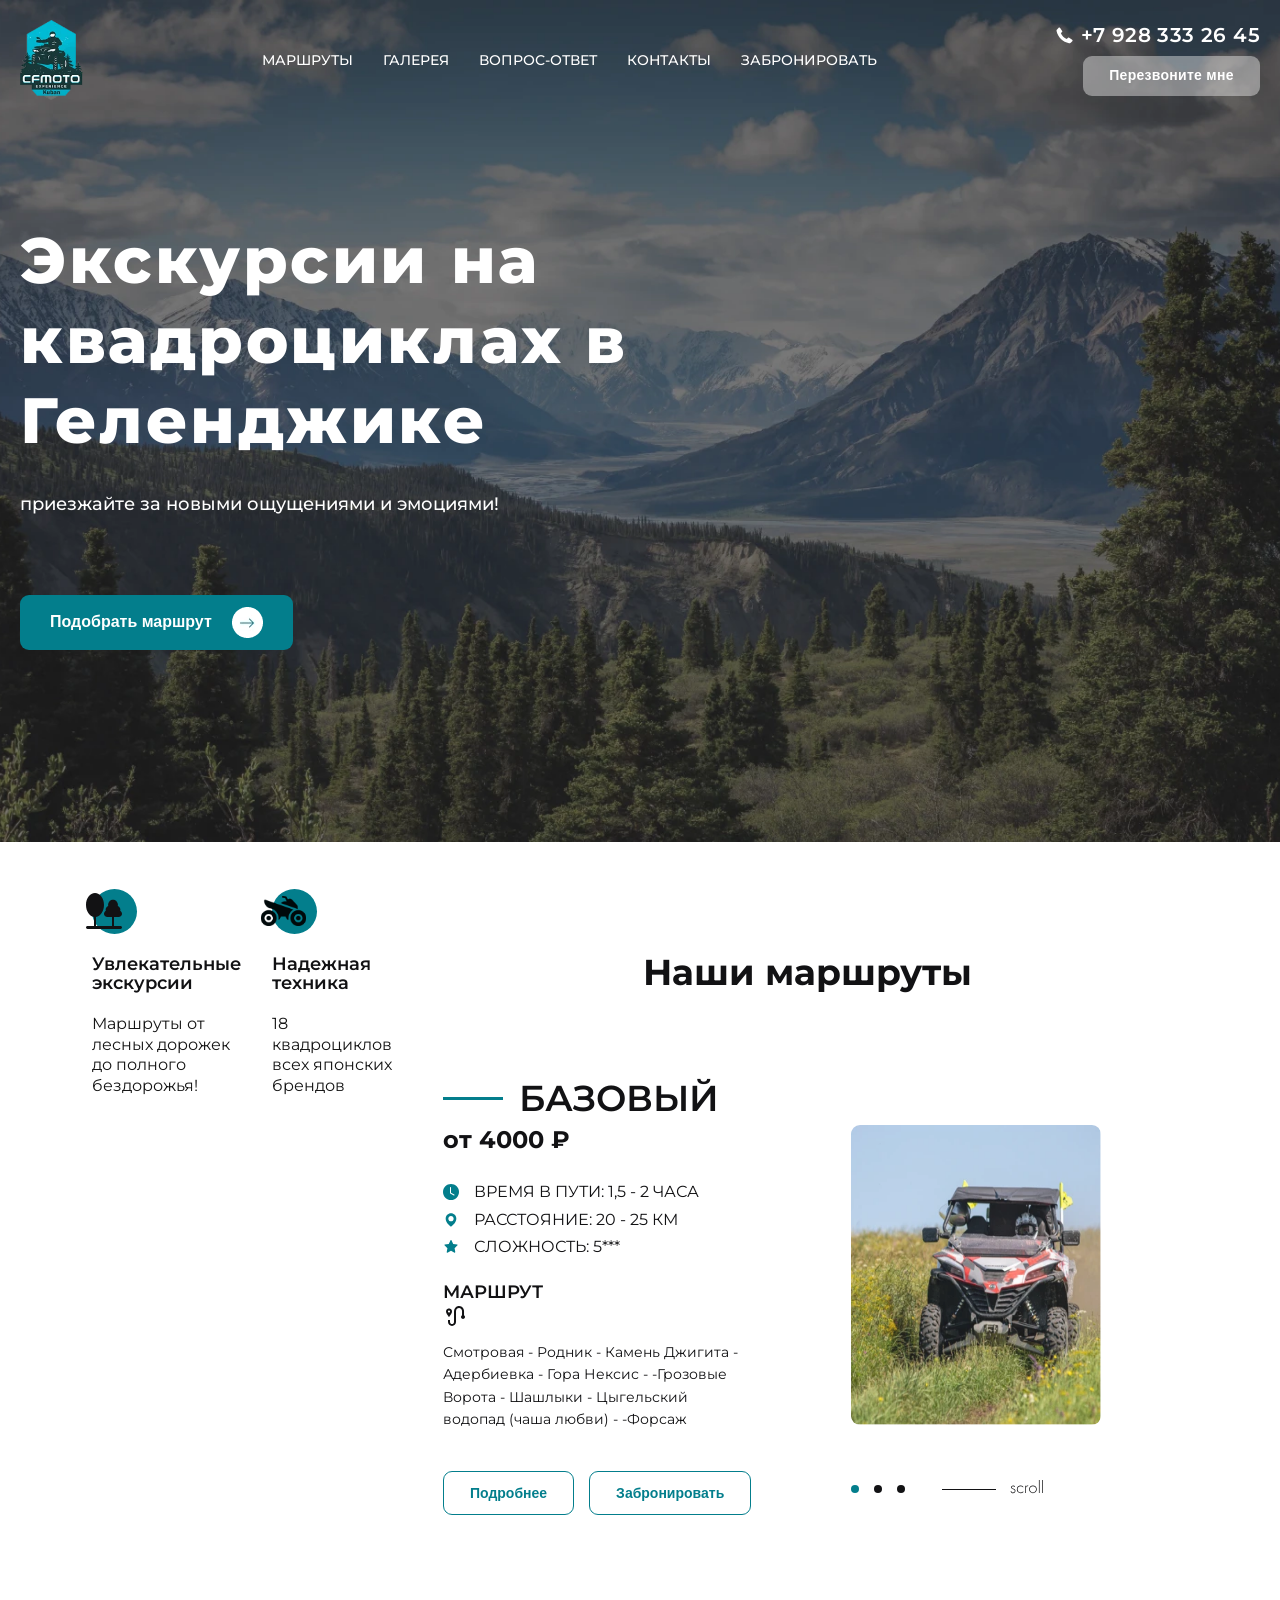
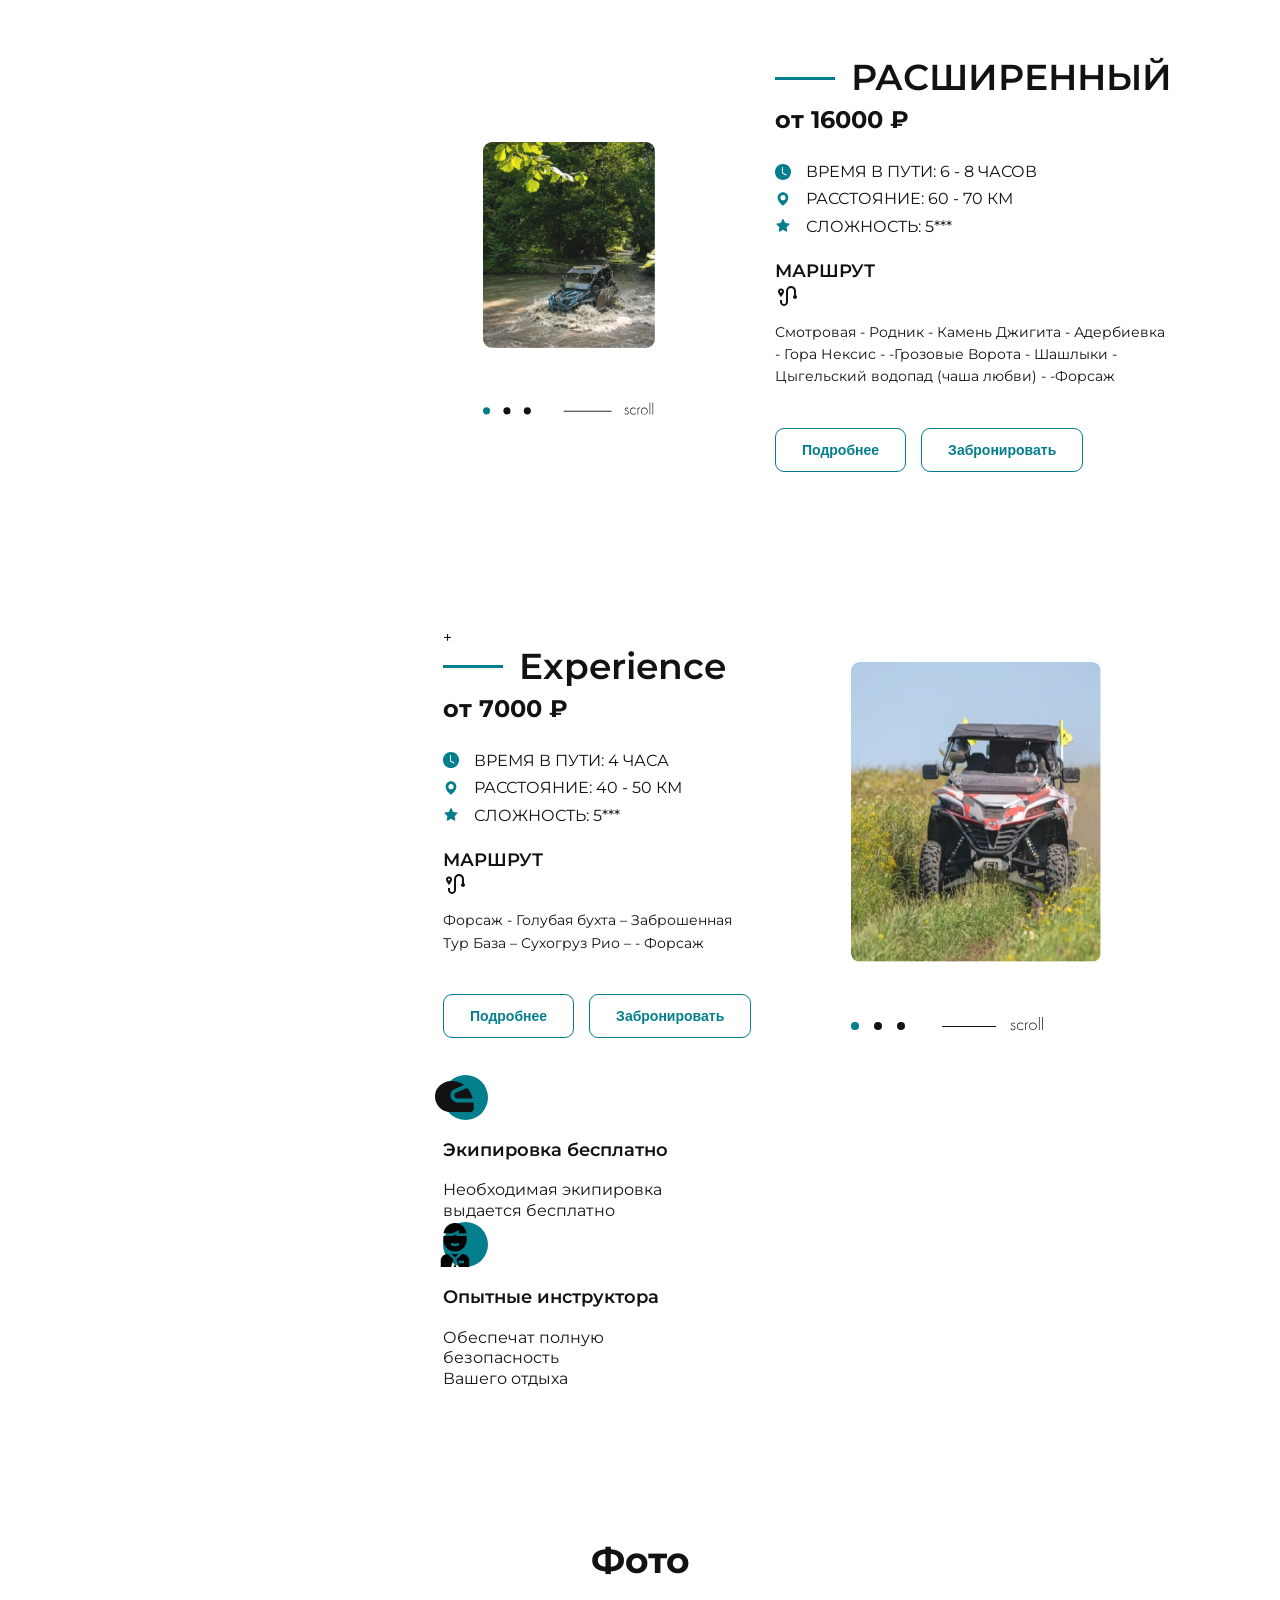
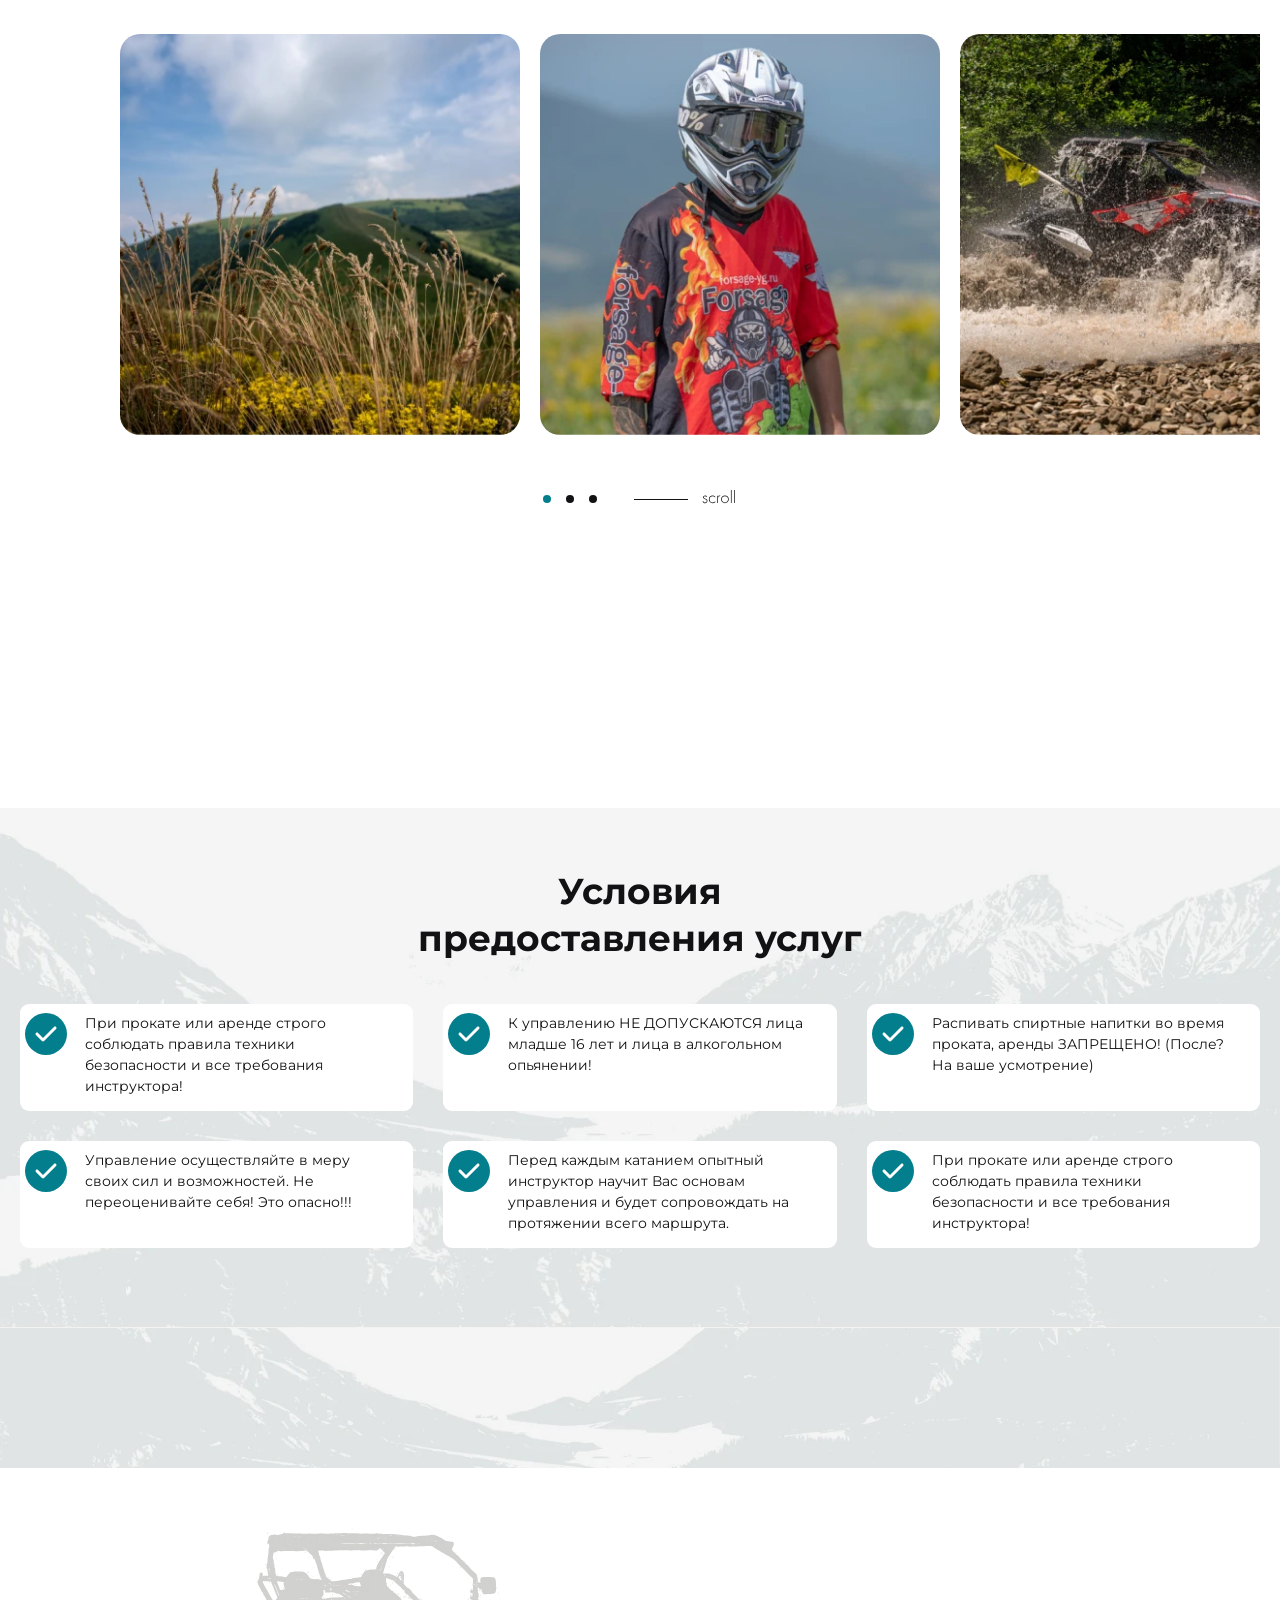
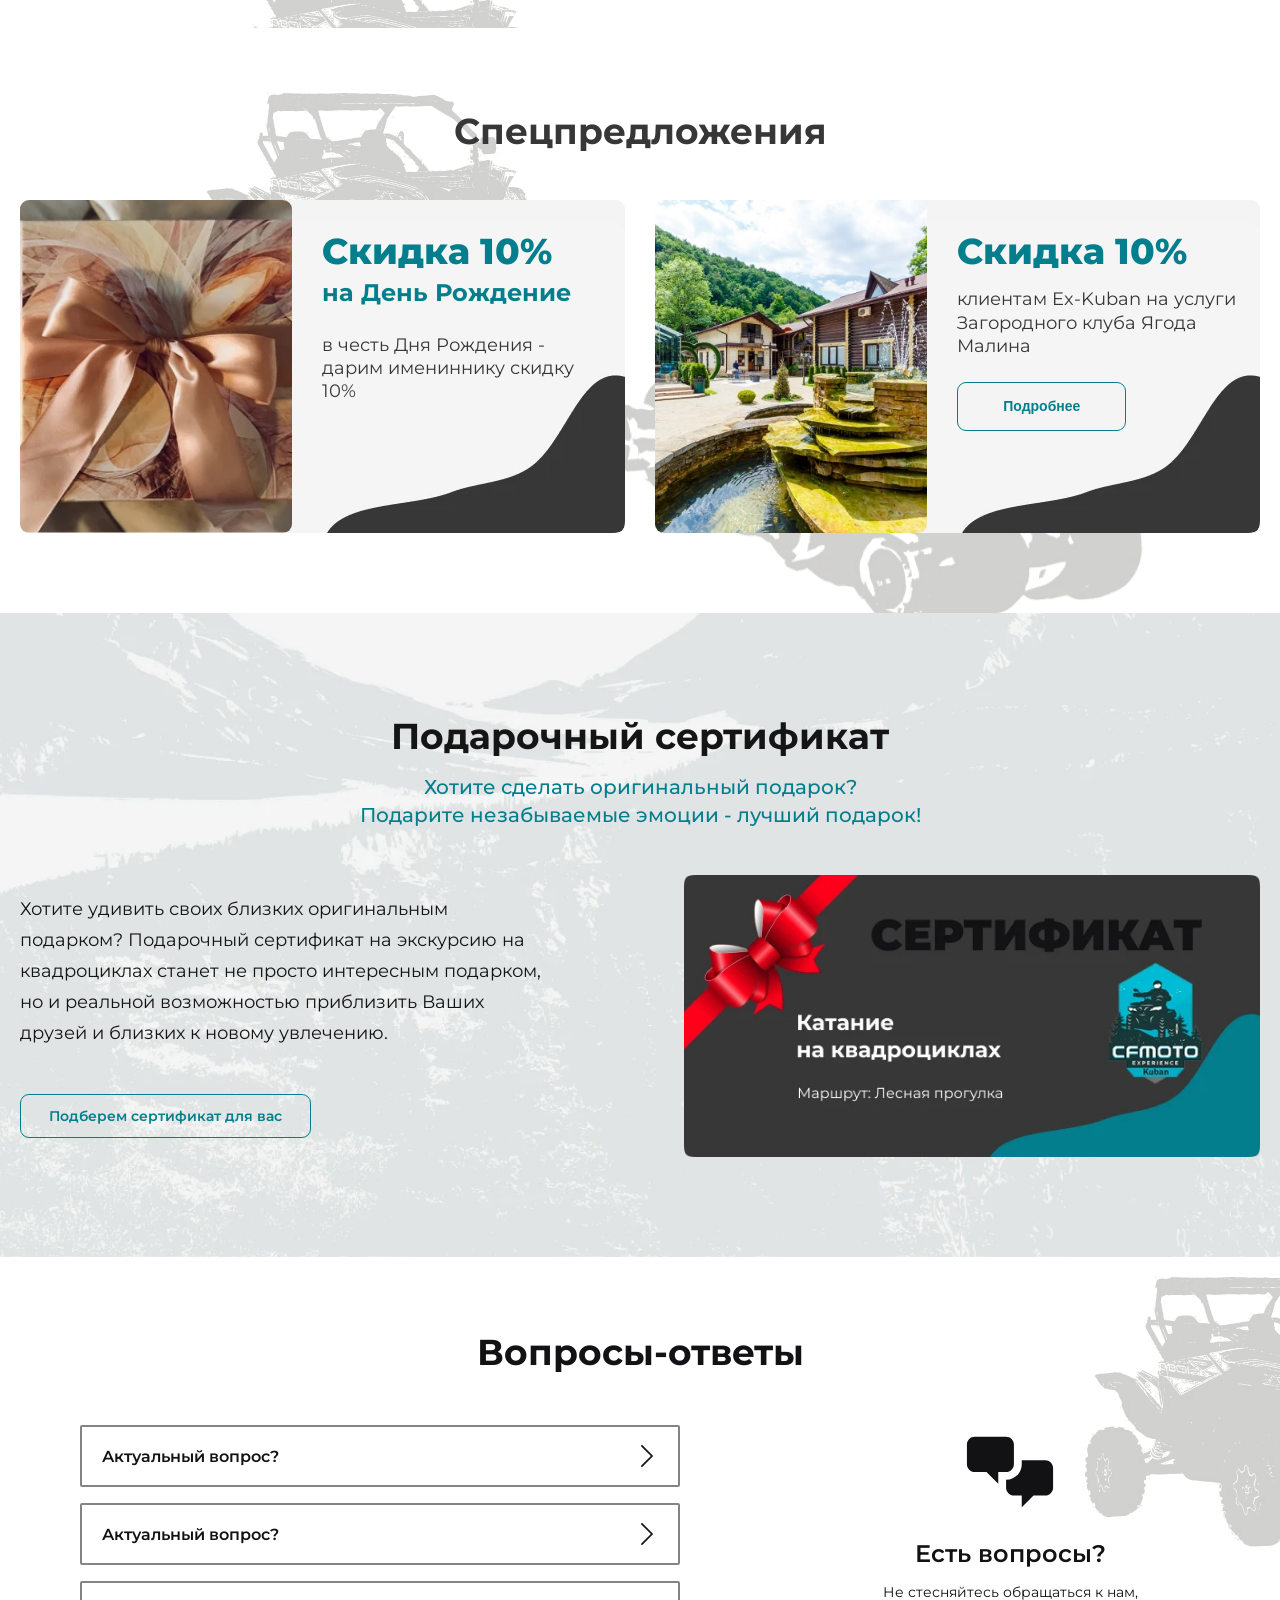
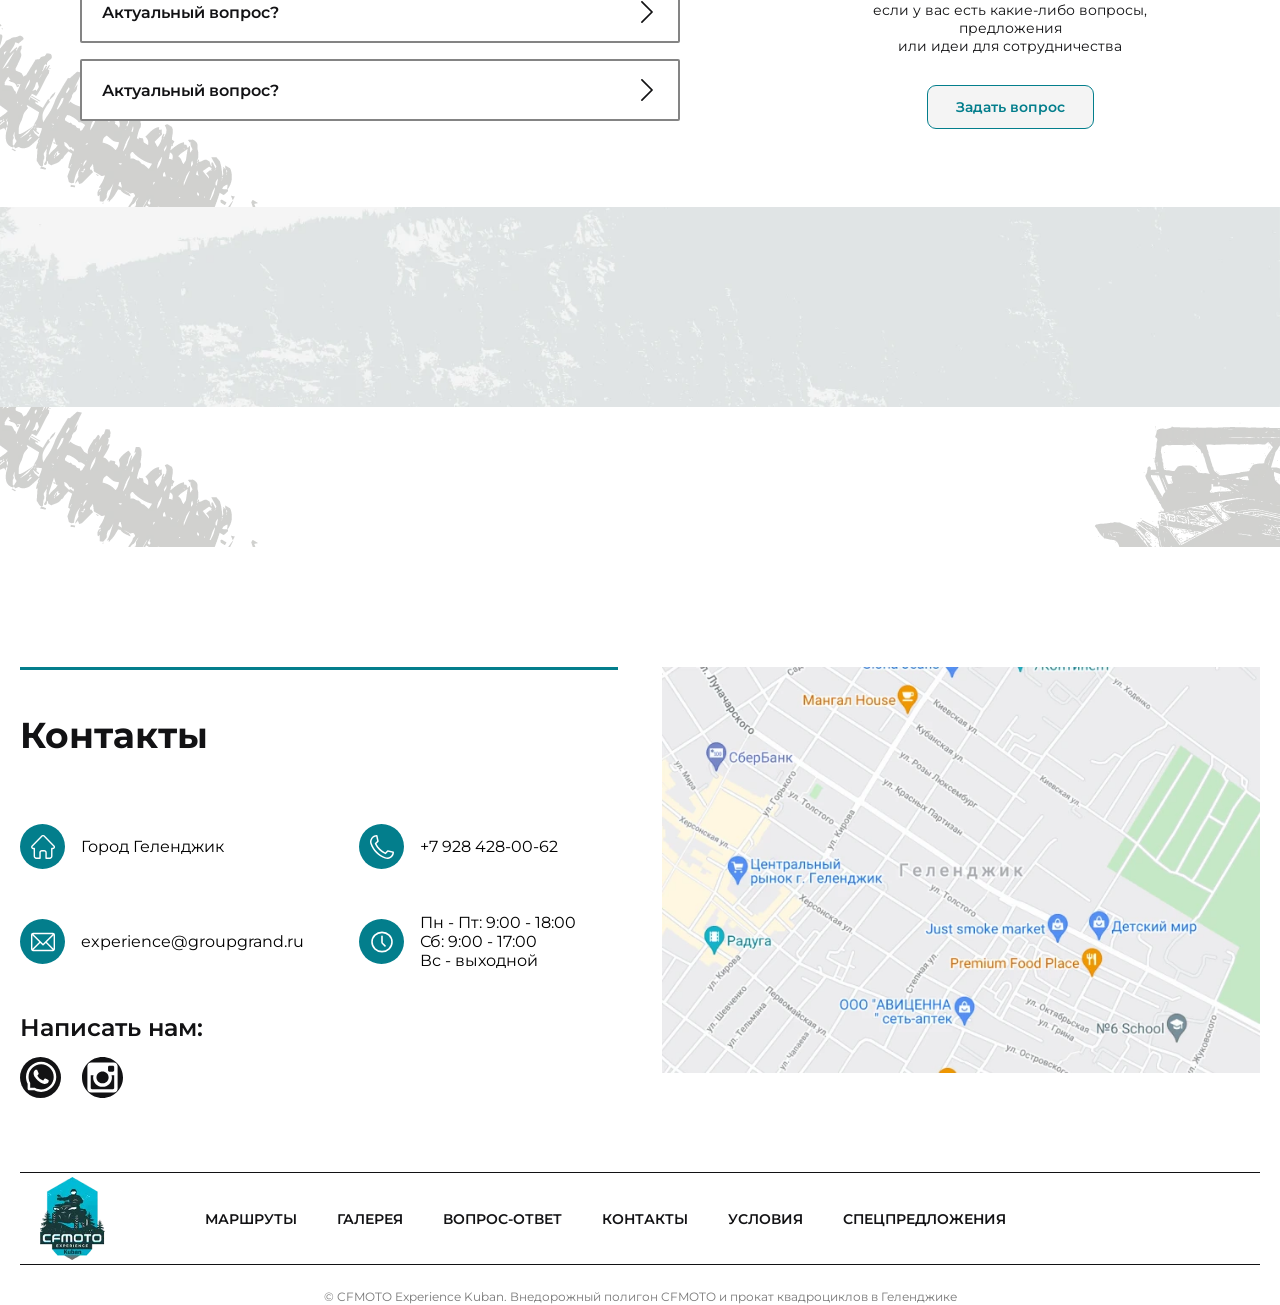
==== index.html @ b149d2be "Merge branch 'master' into section-photo" ====
<!doctype html>
<html lang="en">
  <head>
    <meta charset="UTF-8" />
    <meta name="viewport" content="width=device-width, initial-scale=1.0" />
    <title>CFMOTO</title>
    <link rel="stylesheet" href="./assets/styles/index.css" />
  </head>
  <body>
    <header class="header" id="header">
      <div class="container">
        <div class="header__wrapper">
          <div class="header__logo">
            <a href="#">
              <img src="./assets/media/logo-cfmoto.webp" alt="CFMOTO" />
            </a>
          </div>
          <nav class="header__nav">
            <ul class="header__menu">
              <li class="header__item">
                <a href="#routes">Маршруты</a>
              </li>
              <li class="header__item">
                <a href="#photo">Галерея</a>
              </li>
              <li class="header__item">
                <a href="#faq">Вопрос-ответ</a>
              </li>
              <li class="header__item">
                <a href="#contacts">Контакты</a>
              </li>
              <li class="header__item">
                <a href="#booking">Забронировать</a>
              </li>
            </ul>
          </nav>
          <div class="header__contacts">
            <a href="tel:+79283332645" class="header__phone">
              <img src="./assets/media/phone.svg" alt="phone" />
              +7 928 333 26 45
            </a>
            <button class="header__callback">Перезвоните мне</button>
          </div>
        </div>
      </div>
    </header>

    <main class="main">
      <section class="hero">
        <div class="container">
          <div class="hero__content">
            <h1 class="hero__title">Экскурсии на квадроциклах в Геленджике</h1>
            <p class="hero__desc">
              приезжайте за новыми ощущениями и эмоциями!
            </p>
            <button class="hero__btn">
              Подобрать маршрут
              <img src="./assets/media/hero-arrow-right.webp" alt="arrow" />
            </button>
          </div>
        </div>
      </section>

      <section class="advantages" id="advantages">
        <div class="container">
          <div class="advantages__wrapper">
            <div class="advantages__item">
              <div class="advantages__icon">
                <img
                  class="icon__tree"
                  src="./assets/media/tree.svg"
                  alt="Tree icon"
                />
              </div>
              <h3>Увлекательные экскурсии</h3>
              <p>
                Маршруты от лесных дорожек <br />
                до полного бездорожья!
              </p>
            </div>

            <div class="advantages__item">
              <div class="advantages__icon">
                <img
                  class="icon__motobike"
                  src="./assets/media/motorbike.svg"
                  alt="Motorbike icon"
                />
              </div>
              <h3>Надежная техника</h3>
              <p>
                18 квадроциклов всех японских <br />
                брендов
              </p>
            </div>

        <section class="routes" id="routes">
            <div class="container">
                    <h2 class="routes__title">Наши маршруты</h2>
                    <div class="routes__list">
                        <div class="routes__item">
                        <div class="routes__content">
                            <div class="routes__header">
                                <h3 class="routes__name">БАЗОВЫЙ</h3>
                                <p class="routes__price">от 4000 ₽</p>
                            </div>
                            <ul class="routes__features">
                                <li>
                                    <img src="./assets/media/bi_clock-fill.svg" alt="">
                                    Время в пути: 1,5 - 2 часа
                                </li>
                                <li>
                                    <img src="./assets/media/bx_bxs-map.svg" alt="">
                                    Расстояние: 20 - 25 км
                                </li>
                                <li>
                                    <img src="./assets/media/ant-design_star-filled.svg" alt="">
                                    Сложность: 5***
                                </li>
                            </ul>
                            <div class="routes__route">
                                <p class="routes__route_title">
                                    маршрут
                                    <img src="./assets/media/icon-route.svg" alt="">
                                </p>
                                <p class="routes__route_text">
                                    Смотровая - Родник - Камень Джигита - Адербиевка - Гора Нексис - 
                                    -Грозовые Ворота - Шашлыки - Цыгельский водопад (чаша любви) -
                                    -Форсаж
                                </p>
                            </div>
                            <div class="routes__buttons">
                                <button class="routes__btn">Подробнее</button>
                                <button class="routes__btn">Забронировать</button>
                            </div>
                        </div>
                        <div class="routes__gallery">
                            <div class="routes__slider">
                                <div class="routes__track">
                                    <img src="./assets/media/routes-track-1.webp" alt="">
                                    <img src="./assets/media/routes-track-2.webp" alt="">
                                    <img src="./assets/media/routes-track-3.webp" alt="">
                                </div>
                            </div>
                            <div class="routes__scroll">
                                <img src="./assets/media/routes-scroll.svg" alt="">
                            </div>
                        </div>
                    </div>
                    <div class="routes__item">
                        <div class="routes__gallery">
                            <div class="routes__slider">
                                <div class="routes__track">
                                    <img src="./assets/media/routes-track-4.webp" alt="">
                                    <img src="./assets/media/routes-track-5.webp" alt="">
                                    <img src="./assets/media/routes-track-6.webp" alt="">
                                </div>
                            </div>
                            <div class="routes__scroll">
                                <img src="./assets/media/routes-scroll.svg" alt="">
                            </div>
                        </div>
                        <div class="routes__content">
                            <div class="routes__header">
                                <h3 class="routes__name">РАСШИРЕННЫЙ</h3>
                                <p class="routes__price">от 16000 ₽</p>
                            </div>
                            <ul class="routes__features">
                                <li>
                                    <img src="./assets/media/bi_clock-fill.svg" alt="">
                                    Время в пути: 6 - 8 часов
                                </li>
                                <li>
                                    <img src="./assets/media/bx_bxs-map.svg" alt="">
                                    Расстояние: 60 - 70 км
                                </li>
                                <li>
                                    <img src="./assets/media/ant-design_star-filled.svg" alt="">
                                    Сложность: 5***
                                </li>
                            </ul>
                            <div class="routes__route">
                                <p class="routes__route_title">
                                    маршрут
                                    <img src="./assets/media/icon-route.svg" alt="">
                                </p>
                                <p class="routes__route_text">
                                    Смотровая - Родник - Камень Джигита - Адербиевка - Гора Нексис - 
                                    -Грозовые Ворота - Шашлыки - Цыгельский водопад (чаша любви) -
                                    -Форсаж
                                </p>
                            </div>
                            <div class="routes__buttons">
                                <button class="routes__btn">Подробнее</button>
                                <button class="routes__btn">Забронировать</button>
                            </div>
                        </div>
                    </div>
                    <div class="routes__item">
                        <div class="routes__content">+
                            <div class="routes__header">
                                <h3 class="routes__name">Experience</h3>
                                <p class="routes__price">от 7000 ₽</p>
                            </div>
                            <ul class="routes__features">
                                <li>
                                    <img src="./assets/media/bi_clock-fill.svg" alt="">
                                    Время в пути: 4 часа
                                </li>
                                <li>
                                    <img src="./assets/media/bx_bxs-map.svg" alt="">
                                    Расстояние: 40 - 50 км
                                </li>
                                <li>
                                    <img src="./assets/media/ant-design_star-filled.svg" alt="">
                                    Сложность: 5***
                                </li>
                            </ul>
                            <div class="routes__route">
                                <p class="routes__route_title">
                                    маршрут
                                    <img src="./assets/media/icon-route.svg" alt="">
                                </p>
                                <p class="routes__route_text">
                                    Форсаж - Голубая бухта – Заброшенная Тур База – Сухогруз Рио – 
                                    - Форсаж
                                </p>
                            </div>
                            <div class="routes__buttons">
                                <button class="routes__btn">Подробнее</button>
                                <button class="routes__btn">Забронировать</button>
                            </div>
                        </div>
                        <div class="routes__gallery">
                            <div class="routes__slider">
                                <div class="routes__track">
                                    <img src="./assets/media/routes-track-1.webp" alt="">
                                    <img src="./assets/media/routes-track-2.webp" alt="">
                                    <img src="./assets/media/routes-track-3.webp" alt="">
                                </div>
                            </div>
                            <div class="routes__scroll">
                                <img src="./assets/media/routes-scroll.svg" alt="">
                            </div>
                        </div>
                    </div>
                    </div>
            <div class="advantages__item">
              <div class="advantages__icon">
                <img
                  class="icon__helmet"
                  src="./assets/media/helmet.svg"
                  alt="Helmet icon"
                />
              </div>
              <h3>Экипировка бесплатно</h3>
              <p>
                Необходимая экипировка <br />
                выдается бесплатно
              </p>
            </div>

            <div class="advantages__item">
              <div class="advantages__icon">
                <img
                  class="icon__people"
                  src="./assets/media/instructor.svg"
                  alt="Instructor icon"
                />
              </div>
              <h3>Опытные инструктора</h3>
              <p>
                Обеспечат полную безопасность <br />
                Вашего отдыха
              </p>
            </div>
          </div>
        </div>
      </section>

        <section class="photo" id="photo">
            <div class="container">
                <h2 class="photo__title">Фото</h2>
                    <div class="photo__slider">
                        <div class="photo__gallery">
                            <img src="./assets/media/section-photo-1.webp" alt="mountain">
                            <img src="./assets/media/section-photo-2.webp" alt="rider">
                            <img src="./assets/media/section-photo-3.webp" alt="atv">
                            <img src="./assets/media/section-photo-4.webp" alt="atv2">
                            <img src="./assets/media/section-photo-5.webp" alt="atv3">
                        </div>
                    </div>
                <div class="photo__scroll">
                    <img src="./assets/media/scroll.svg" alt="scroll">
                </div>
            </div>
        </section>
      <section class="routes" id="routes">
        <div class="container"></div>
      </section>

      <section class="test">
        <div class="container"></div>
      </section>

      <section class="photo" id="photo">
        <div class="container"></div>
      </section>

        <section class="conditions">
            <div class="container">
                <h2 class="conditions__title">Условия предоставления услуг</h2>
                <ul class="conditions__cards">
                    <li class="conditions__card">
                        <img class="conditions__icon" src="./assets/media/conditions-icon.svg" alt="">
                        <p class="conditions__text">При прокате или аренде строго соблюдать правила техники безопасности и все требования инструктора!</p>
                    </li>
                    <li class="conditions__card">
                        <img class="conditions__icon" src="./assets/media/conditions-icon.svg" alt="">
                        <p class="conditions__text">К управлению НЕ ДОПУСКАЮТСЯ лица младше 16 лет и лица в алкогольном опьянении!</p>
                    </li>
                    <li class="conditions__card">
                        <img class="conditions__icon" src="./assets/media/conditions-icon.svg" alt="">
                        <p class="conditions__text">Распивать спиртные напитки во время проката, аренды ЗАПРЕЩЕНО! (После? На ваше усмотрение)</p>
                    </li>
                    <li class="conditions__card">
                        <img class="conditions__icon" src="./assets/media/conditions-icon.svg" alt="">
                        <p class="conditions__text">Управление осуществляйте в меру своих сил и возможностей. Не переоценивайте себя! Это опасно!!!</p>
                    </li>
                    <li class="conditions__card">
                        <img class="conditions__icon" src="./assets/media/conditions-icon.svg" alt="">
                        <p class="conditions__text">Перед каждым катанием опытный инструктор научит Вас основам управления и будет сопровождать на протяжении всего маршрута.</p>
                    </li>
                    <li class="conditions__card">
                        <img class="conditions__icon" src="./assets/media/conditions-icon.svg" alt="">
                        <p class="conditions__text">При прокате или аренде строго соблюдать правила техники безопасности и все требования инструктора!</p>
                    </li>
                </ul>
            </div>
        </section>
      <section class="video" id="video">
        <div class="container"></div>
      </section>

      <section class="team" id="team">
        <div class="container"></div>
      </section>

      <section class="conditions">
        <div class="container"></div>
      </section>

      <section class="offers">
        <div class="container"></div>
      </section>
        <section class="offers">
            <div class="container">
              <h2 class="offers__title">Спецпредложения</h2>
              <ul class="offers__cards">
                <li class="offers__card">
                  <img class="offers__img" src="./assets/media/offers-1.webp" alt="">
                  <div class="offers__content">
                    <h3 class="offers_card_title">Скидка 10%</h3>
                    <p class="offers__subtitle">на День Рождение</p>
                    <p class="offers__text">в честь Дня Рождения - дарим имениннику скидку 10%</p>
                  </div>
                </li>
                <li class="offers__card">
                  <img class="offers__img" src="./assets/media/offers-2.webp" alt="">
                  <div class="offers__content">
                    <h3 class="offers_card_title">Скидка 10%</h3>
                    <p class="offers__text">клиентам Ex-Kuban на услуги Загородного клуба Ягода Малина</p>
                    <button class="offers__btn">Подробнее</button>
                  </div>
                </li>
              </ul>
            </div>
        </section>

        <section class="certificate">
            <div class="container">
              <div class="certificate__header">
                <h2 class="certificate__title">Подарочный сертификат</h2>
                <p class="certificate__subtitle">Хотите сделать оригинальный подарок? <br>Подарите незабываемые эмоции - лучший подарок!</p>
              </div>
              <div class="certificate__content">
                <div class="certificate__text">
                  <p>Хотите удивить своих близких оригинальным подарком? Подарочный сертификат на экскурсию на квадроциклах станет не просто интересным подарком, но и реальной возможностью приблизить Ваших друзей и близких к новому увлечению.</p>
                    <a href="#" class="certificate__btn">Подберем сертификат для вас</a>
                </div>
                <div class="certificate__img">
                  <img src="./assets/media/certificate-img.webp" alt="certificate">
                </div>
              </div>
            </div>
        </section>

        <section class="faq" id="faq">
            <div class="container">
              <h2 class="faq__title">Вопросы-ответы</h2>
              <div class="faq__content">
                <div class="faq__list">
                  
                  <details class="faq__item">
                    <summary class="faq__question">
                      Актуальный вопрос?
                      <svg class="faq__arrow" width="22" height="22" viewBox="0 0 22 22" fill="none" xmlns="http://www.w3.org/2000/svg">
                      <path d="M16.69 10.3963L6.51432 0.248783C6.18093 -0.0834926 5.64116 -0.082934 5.30832 0.250502C4.97574 0.583895 4.9766 1.12397 5.31004 1.4565L14.88 11L5.3097 20.5435C4.9763 20.8761 4.97544 21.4158 5.30798 21.7493C5.47482 21.9164 5.69341 22 5.91199 22C6.13001 22 6.34773 21.917 6.51428 21.751L16.69 11.6037C16.8505 11.444 16.9406 11.2266 16.9406 11C16.9406 10.7735 16.8503 10.5563 16.69 10.3963Z" fill="#121214" />
                      </svg>
                    </summary>
                    <p class="faq__answer">Lorem Ipsum is simply dummy text of the printing and typesetting industry. Lorem Ipsum has been the industry's standard dummy text ever since the 1500s, when an unknown printer took a galley of type and scrambled it to make a type specimen book.</p>        
                  </details>

                  <details class="faq__item">
                    <summary class="faq__question">
                      Актуальный вопрос?
                      <svg class="faq__arrow" width="22" height="22" viewBox="0 0 22 22" fill="none" xmlns="http://www.w3.org/2000/svg">
                      <path d="M16.69 10.3963L6.51432 0.248783C6.18093 -0.0834926 5.64116 -0.082934 5.30832 0.250502C4.97574 0.583895 4.9766 1.12397 5.31004 1.4565L14.88 11L5.3097 20.5435C4.9763 20.8761 4.97544 21.4158 5.30798 21.7493C5.47482 21.9164 5.69341 22 5.91199 22C6.13001 22 6.34773 21.917 6.51428 21.751L16.69 11.6037C16.8505 11.444 16.9406 11.2266 16.9406 11C16.9406 10.7735 16.8503 10.5563 16.69 10.3963Z" fill="#121214" />
                      </svg>
                    </summary>
                    <p class="faq__answer">Lorem Ipsum is simply dummy text of the printing and typesetting industry. Lorem Ipsum has been the industry's standard dummy text ever since the 1500s, when an unknown printer took a galley of type and scrambled it to make a type specimen book.</p>        
                  </details>
                  

                  <details class="faq__item">
                    <summary class="faq__question">
                      Актуальный вопрос?
                      <svg class="faq__arrow" width="22" height="22" viewBox="0 0 22 22" fill="none" xmlns="http://www.w3.org/2000/svg">
                      <path d="M16.69 10.3963L6.51432 0.248783C6.18093 -0.0834926 5.64116 -0.082934 5.30832 0.250502C4.97574 0.583895 4.9766 1.12397 5.31004 1.4565L14.88 11L5.3097 20.5435C4.9763 20.8761 4.97544 21.4158 5.30798 21.7493C5.47482 21.9164 5.69341 22 5.91199 22C6.13001 22 6.34773 21.917 6.51428 21.751L16.69 11.6037C16.8505 11.444 16.9406 11.2266 16.9406 11C16.9406 10.7735 16.8503 10.5563 16.69 10.3963Z" fill="#121214" />
                      </svg>
                    </summary>
                    <p class="faq__answer">Lorem Ipsum is simply dummy text of the printing and typesetting industry. Lorem Ipsum has been the industry's standard dummy text ever since the 1500s, when an unknown printer took a galley of type and scrambled it to make a type specimen book.</p>
                  </details>
                  

                  <details class="faq__item">
                    <summary class="faq__question">
                      Актуальный вопрос?
                      <svg class="faq__arrow" width="22" height="22" viewBox="0 0 22 22" fill="none" xmlns="http://www.w3.org/2000/svg">
                      <path d="M16.69 10.3963L6.51432 0.248783C6.18093 -0.0834926 5.64116 -0.082934 5.30832 0.250502C4.97574 0.583895 4.9766 1.12397 5.31004 1.4565L14.88 11L5.3097 20.5435C4.9763 20.8761 4.97544 21.4158 5.30798 21.7493C5.47482 21.9164 5.69341 22 5.91199 22C6.13001 22 6.34773 21.917 6.51428 21.751L16.69 11.6037C16.8505 11.444 16.9406 11.2266 16.9406 11C16.9406 10.7735 16.8503 10.5563 16.69 10.3963Z" fill="#121214" />
                      </svg>
                    </summary>
                    <p class="faq__answer">Lorem Ipsum is simply dummy text of the printing and typesetting industry. Lorem Ipsum has been the industry's standard dummy text ever since the 1500s, when an unknown printer took a galley of type and scrambled it to make a type specimen book.</p>        
                  </details>
                  
                </div>
                <div class="faq__contact">
                  <div class="faq__icon">
                    <img src="./assets/media/faq-icon.svg" alt="">
                  </div>
                  <h3 class="faq__contact-title">Есть вопросы?</h3>
                  <p class="faq__contact-text">
                    Не стесняйтесь обращаться к нам, <br>если у вас есть какие-либо вопросы, предложения <br>или идеи для сотрудничества
                  </p>
                  <a href="#" class="faq__btn">Задать вопрос</a>
                </div>
              </div>
            </div>
        </section>

      <section class="certificate">
        <div class="container"></div>
      </section>

      <section class="faq" id="faq">
        <div class="container"></div>
      </section>

      <section class="extra">
        <div class="container"></div>
      </section>
    </main>

    <footer class="footer">
      <div class="container"></div>
    </footer>
  </body>
</html>
        <div class="container">
            <div class="footer__top">
            
                <div class="footer__content">
                    <div class="footer__contact">
                <h2>Контакты</h2>
                <div class="footer__contact__list">
                    <div class="footer__contact__item">
                    <div class="footer__icon">
                        <!-- фон -->
                        <svg class="icon__bg" width="45" height="45" viewBox="0 0 45 45" fill="none" xmlns="http://www.w3.org/2000/svg">
                        <circle cx="22.5" cy="22.5" r="22.5" fill="#037E8C" />
                        </svg>
                        <!-- иконка -->
                        <svg class="icon__img"  viewBox="0 0 23 23" fill="none" xmlns="http://www.w3.org/2000/svg">
                        <g clip-path="url(#clip0_23_2933)">
                            <path d="M22.4259 9.95899C22.4252 9.95846 22.4247 9.95776 22.4241 9.95723L13.0419 0.575387C12.642 0.175301 12.1103 -0.0449219 11.5448 -0.0449219C10.9792 -0.0449219 10.4475 0.175301 10.0474 0.575387L0.670145 9.9525C0.666986 9.95566 0.663652 9.95899 0.660669 9.96215C-0.16056 10.7881 -0.159156 12.1282 0.664705 12.9521C1.0411 13.3287 1.53805 13.5466 2.06957 13.5696C2.09133 13.5717 2.11309 13.5728 2.13502 13.5728H2.50879V20.477C2.50879 21.8435 3.62061 22.9551 4.98704 22.9551H8.65766C9.02984 22.9551 9.33148 22.6533 9.33148 22.2813V16.8682C9.33148 16.2447 9.83879 15.7376 10.4623 15.7376H12.6273C13.2508 15.7376 13.7579 16.2447 13.7579 16.8682V22.2813C13.7579 22.6533 14.0595 22.9551 14.4317 22.9551H18.1023C19.4689 22.9551 20.5806 21.8435 20.5806 20.477V13.5728H20.9273C21.4927 13.5728 22.0244 13.3525 22.4247 12.9523C23.2494 12.1272 23.2497 10.7846 22.4259 9.95899ZM21.4716 11.9994C21.3262 12.1449 21.1328 12.2251 20.9273 12.2251H19.9067C19.5346 12.2251 19.2329 12.5267 19.2329 12.8989V20.477C19.2329 21.1003 18.7258 21.6075 18.1023 21.6075H15.1055V16.8682C15.1055 15.5018 13.9939 14.3899 12.6273 14.3899H10.4623C9.09564 14.3899 7.98383 15.5018 7.98383 16.8682V21.6075H4.98704C4.36375 21.6075 3.85645 21.1003 3.85645 20.477V12.8989C3.85645 12.5267 3.5548 12.2251 3.18262 12.2251H2.17959C2.16906 12.2244 2.15871 12.2239 2.14801 12.2237C1.94726 12.2202 1.75898 12.1405 1.61789 11.9993C1.31783 11.6992 1.31783 11.2108 1.61789 10.9106C1.61807 10.9106 1.61807 10.9104 1.61824 10.9102L1.61877 10.9097L11.0006 1.52822C11.1459 1.38275 11.3391 1.30274 11.5448 1.30274C11.7503 1.30274 11.9435 1.38275 12.0889 1.52822L21.4687 10.9078C21.4701 10.9092 21.4716 10.9106 21.473 10.912C21.7715 11.2126 21.771 11.6999 21.4716 11.9994Z" fill="white" />
                        </g>
                        <defs>
                            <clipPath id="clip0_23_2933">
                            <rect width="23" height="23" fill="white" />
                            </clipPath>
                        </defs>
                        </svg>
                    </div>
                    <p class="footer__text">Город Геленджик</p>
                </div>
                <div class="footer__contact__item">
                    <div class="footer__icon">
                        <!-- фон -->
                        <svg class="icon__bg" width="45" height="45" viewBox="0 0 45 45" fill="none" xmlns="http://www.w3.org/2000/svg">
                        <circle cx="22.5" cy="22.5" r="22.5" fill="#037E8C" />
                        </svg>
                        <!-- иконка -->
                        <svg class="icon__img"  viewBox="0 0 23 23" fill="none" xmlns="http://www.w3.org/2000/svg">
                        <path d="M16.53 23C15.7876 23 15.0514 22.8687 14.3316 22.6072C11.1603 21.4552 8.21671 19.5789 5.81888 17.1811C3.42104 14.7833 1.54474 11.8397 0.392761 8.6684C0.0225752 7.64925 -0.0866704 6.59723 0.068169 5.54143C0.213216 4.55247 0.596294 3.59239 1.17603 2.76496C1.75833 1.9339 2.53464 1.24267 3.421 0.766021C4.36621 0.257751 5.39789 0 6.48747 0C6.82634 0 7.11922 0.236774 7.19024 0.568104L8.31836 5.83269C8.36944 6.07108 8.29617 6.31913 8.12381 6.49153L6.19616 8.41914C8.01461 12.0346 10.9653 14.9853 14.5808 16.8037L16.5084 14.8761C16.6808 14.7037 16.9289 14.6305 17.1672 14.6815L22.4318 15.8097C22.7632 15.8807 22.9999 16.1735 22.9999 16.5124C22.9999 17.602 22.7421 18.6337 22.2338 19.5789C21.7572 20.4653 21.0659 21.2416 20.2349 21.8239C19.4075 22.4036 18.4474 22.7867 17.4584 22.9318C17.1485 22.9773 16.8387 23 16.53 23V23ZM5.91321 1.46889C4.47599 1.62754 3.20035 2.38085 2.35325 3.58987C1.40068 4.94938 1.17855 6.62153 1.74382 8.17765C3.95856 14.2745 8.72552 19.0414 14.8223 21.2562C16.3784 21.8214 18.0506 21.5993 19.4101 20.6467C20.6191 19.7996 21.3724 18.524 21.5311 17.0868L17.2484 16.1691L15.2352 18.1822C15.021 18.3964 14.6955 18.4533 14.4214 18.3245C10.1455 16.3157 6.68431 12.8545 4.67548 8.57856C4.5467 8.30441 4.60356 7.97892 4.81779 7.76474L6.83092 5.75161L5.91321 1.46889Z" fill="white" />
                        </svg>
                    </div>
                    <p class="footer__text">+7 928 428-00-62</p>
                </div>
                <div class="footer__contact__item">
  
                    <div class="footer__icon">
                        <!-- фон -->
                        <svg class="icon__bg" width="45" height="45" viewBox="0 0 45 45" fill="none" xmlns="http://www.w3.org/2000/svg">
                        <circle cx="22.5" cy="22.5" r="22.5" fill="#037E8C" />
                        </svg>
                        <!-- иконка -->
                        <svg class="icon__img"  viewBox="0 0 25 25" fill="none" xmlns="http://www.w3.org/2000/svg">
                        <path d="M22.8027 2.97852H2.19727C0.987207 2.97852 0 3.96465 0 5.17578V19.8242C0 21.0312 0.982813 22.0215 2.19727 22.0215H22.8027C24.0098 22.0215 25 21.0387 25 19.8242V5.17578C25 3.96875 24.0172 2.97852 22.8027 2.97852ZM22.4993 4.44336L12.5466 14.3961L2.50776 4.44336H22.4993ZM1.46484 19.5209V5.47212L8.51948 12.4663L1.46484 19.5209ZM2.50063 20.5566L9.55972 13.4976L12.0332 15.9498C12.3195 16.2337 12.7816 16.2328 13.0667 15.9476L15.4785 13.5358L22.4994 20.5566H2.50063ZM23.5352 19.5208L16.5143 12.5L23.5352 5.4791V19.5208Z" fill="white" />
                        </svg>
                    </div>
                    <p class="footer__text">experience@groupgrand.ru</p>
                </div>
                <div class="footer__contact__item">
                    <div class="footer__icon">
                        <!-- фон -->
                        <svg class="icon__bg" width="45" height="45" viewBox="0 0 45 45" fill="none" xmlns="http://www.w3.org/2000/svg">
                        <circle cx="22.5" cy="22.5" r="22.5" fill="#037E8C" />
                        </svg>
                        <!-- иконка -->
                        <svg class="icon__img"  viewBox="0 0 30 29" fill="none" xmlns="http://www.w3.org/2000/svg">
                        <path d="M15 26.5832C21.9036 26.5832 27.5 21.1733 27.5 14.4998C27.5 7.8264 21.9036 2.4165 15 2.4165C8.09644 2.4165 2.5 7.8264 2.5 14.4998C2.5 21.1733 8.09644 26.5832 15 26.5832Z" stroke="white" stroke-width="2" stroke-linecap="round" stroke-linejoin="round" />
                        <path d="M18.75 19.3333L15.7325 16.4164C15.2636 15.9633 15.0001 15.3487 15 14.7078V7.25" stroke="white" stroke-width="2" stroke-linecap="round" stroke-linejoin="round" />
                        </svg>
                    </div>
                    <p class="footer__text">Пн - Пт: 9:00 - 18:00<br>
                Сб: 9:00 - 17:00<br>
                Вс - выходной</p>
                </div>
                </div>
                
                <div class="footer__socials">
                    <h3>Написать нам:</h3>
                    <div class="socials">
                        <a href="#" class="social">
                            <img src="./assets/media/whatsap.svg" alt="">
                        </a>
                        <a href="#" class="social">
                            <img src="./assets/media/instagram.svg" alt="">
                        </a>
                    </div>
                </div>
            </div>
            <div class="footer__map">
                <img src="./assets/media/footer-map.webp" alt="map">
            </div>
            </div>
        
            </div>
            <div class="footer__bottom">
            
                <div class="footer__bottom__top">
                    <div class="footer__nav__wrapper">
                        <div class="footer__logo">
                    <img src="./assets/media/footer-logo.webp" alt="logo">
                </div>
                <nav class="footer__nav">
                    <ul>
                        <li><a href="#">Маршруты</a></li>
                        <li><a href="#">Галерея</a></li>
                        <li><a href="#">Вопрос-Ответ</a></li>
                        <li><a href="#">Контакты</a></li>
                        <li><a href="#">УСЛОВИЯ</a></li>
                        <li><a href="#">СПЕЦПРЕДЛОЖЕНИЯ</a></li>
                    </ul>
                </nav>
                </div>
                    </div>
            
            
        </div>
        <p class="footer__copy">
        © CFMOTO Experience Kuban. Внедорожный полигон CFMOTO и прокат квадроциклов в Геленджике
    </p>
        </div>
    </footer>
    
</body>
</html>
---- assets/styles/index.css ----
@import "./reset.css";
@import "./font.css";
@import "./var.css";
@import "./style.css";
@import "./media.css";
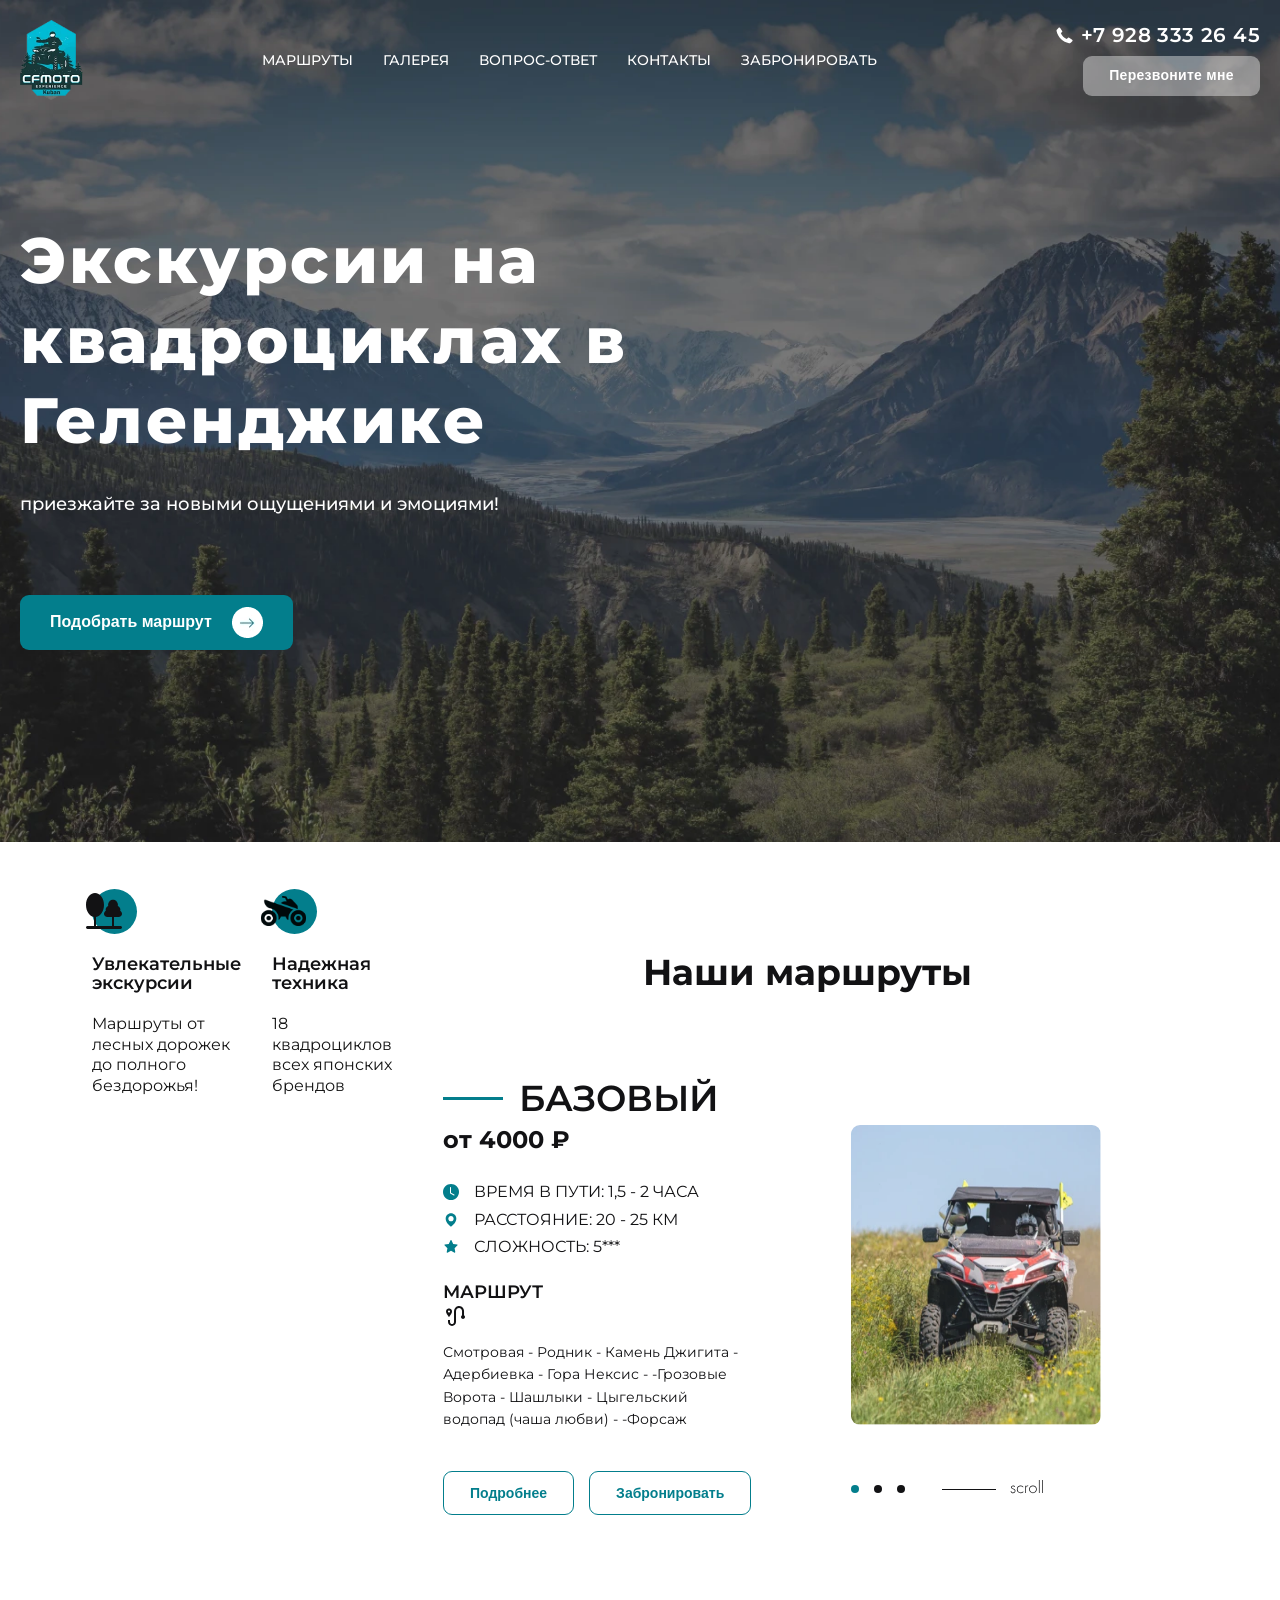
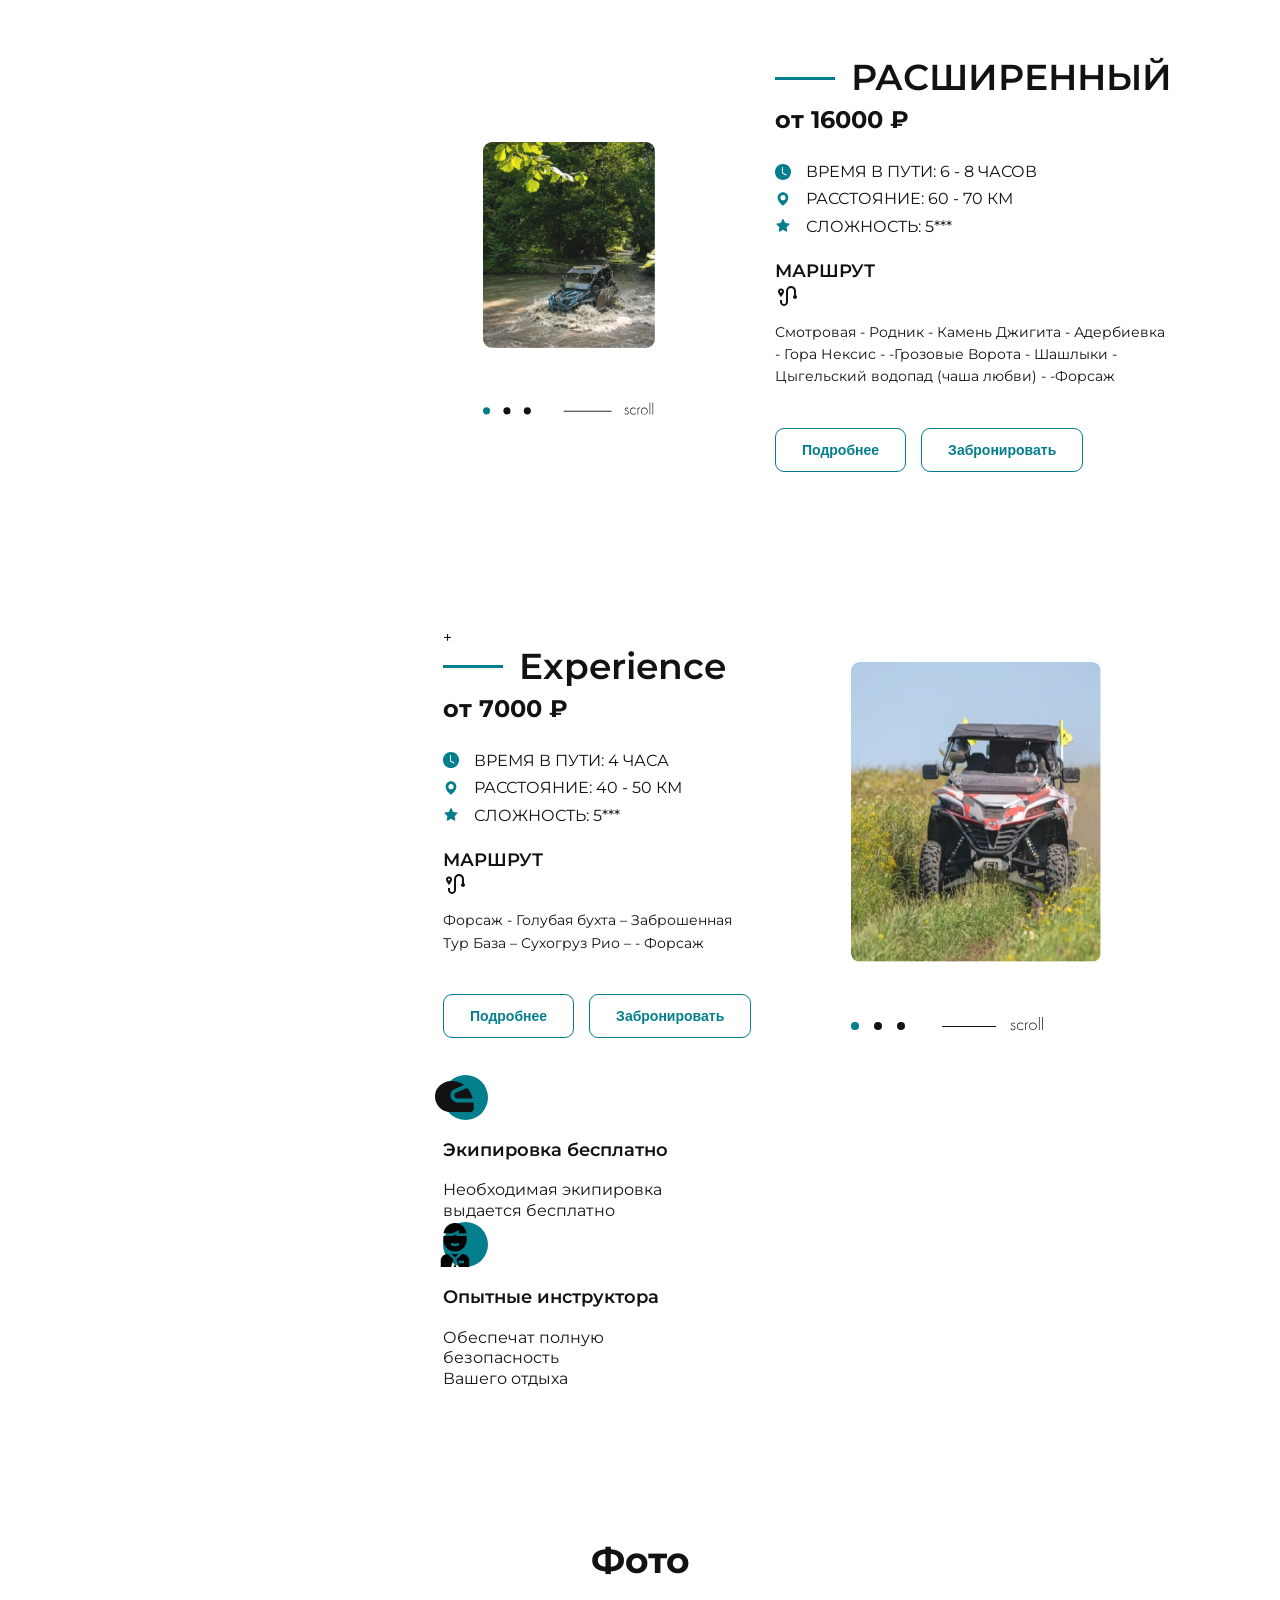
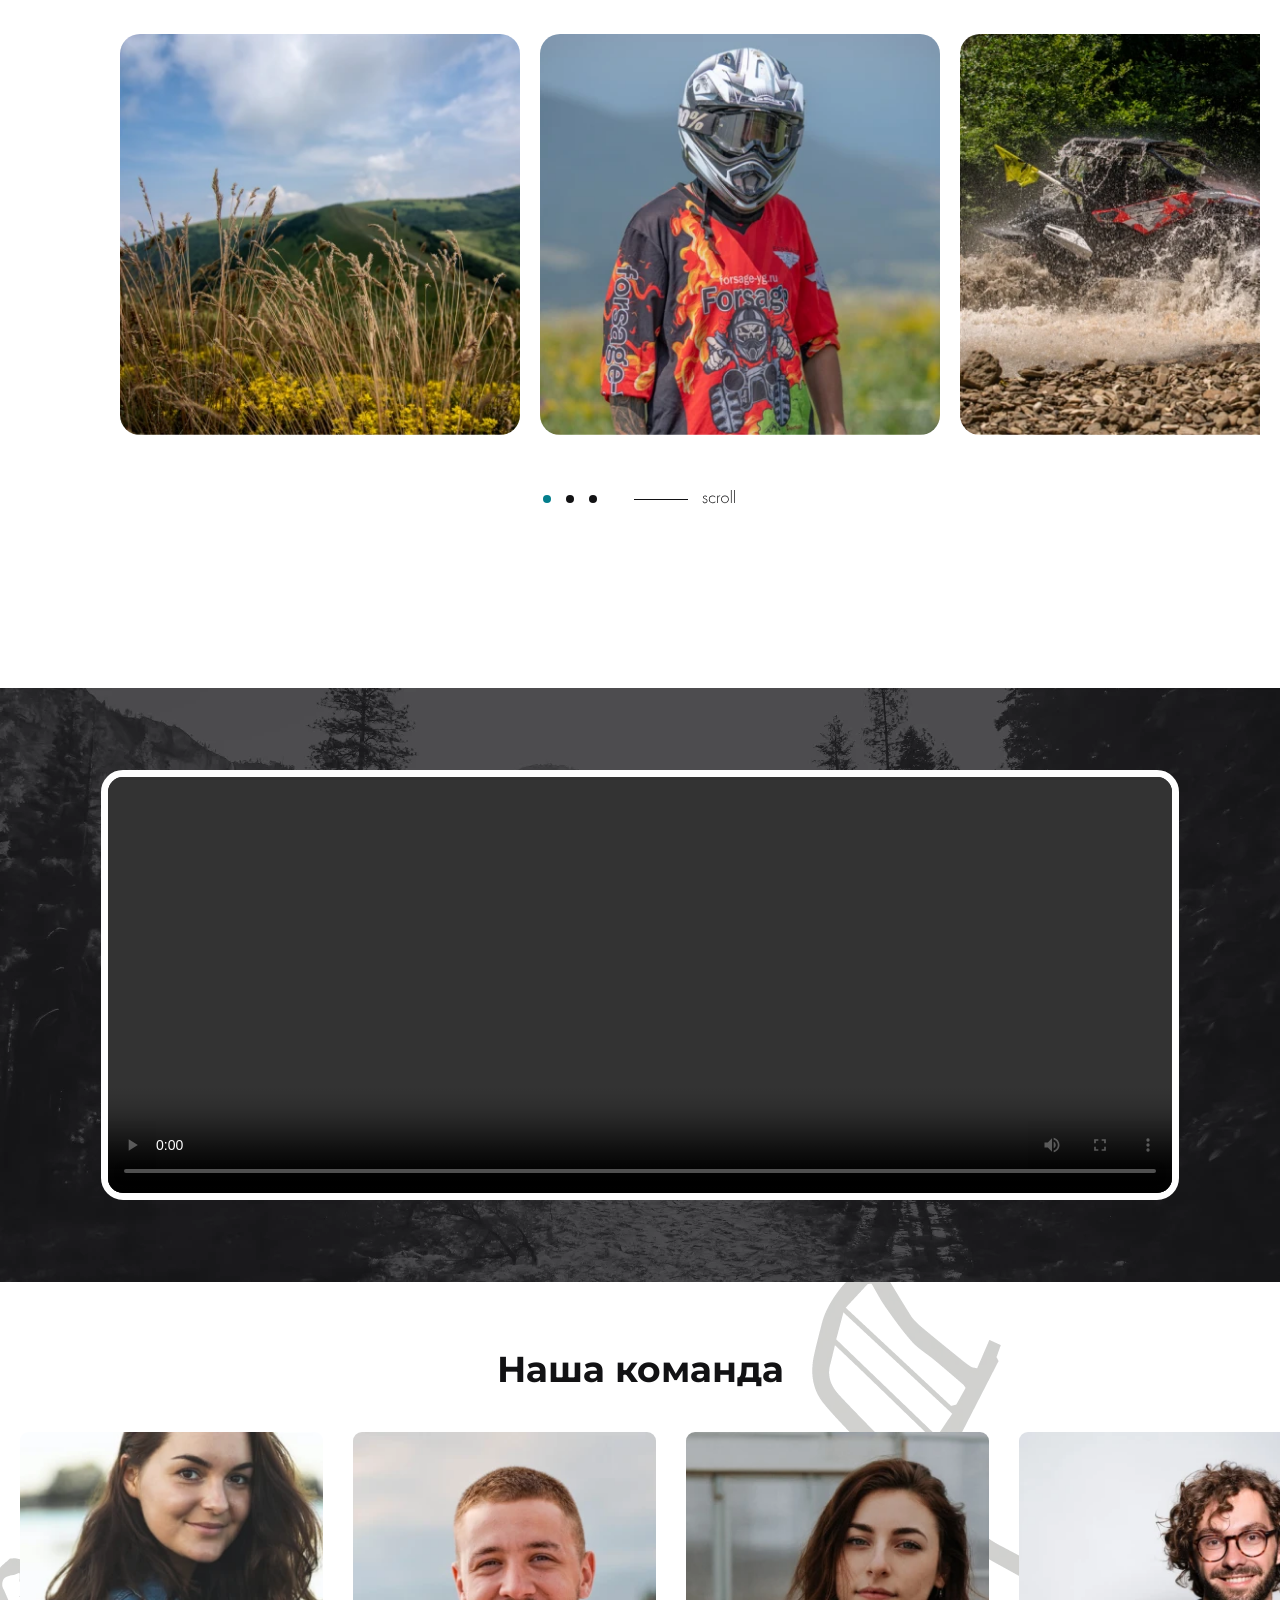
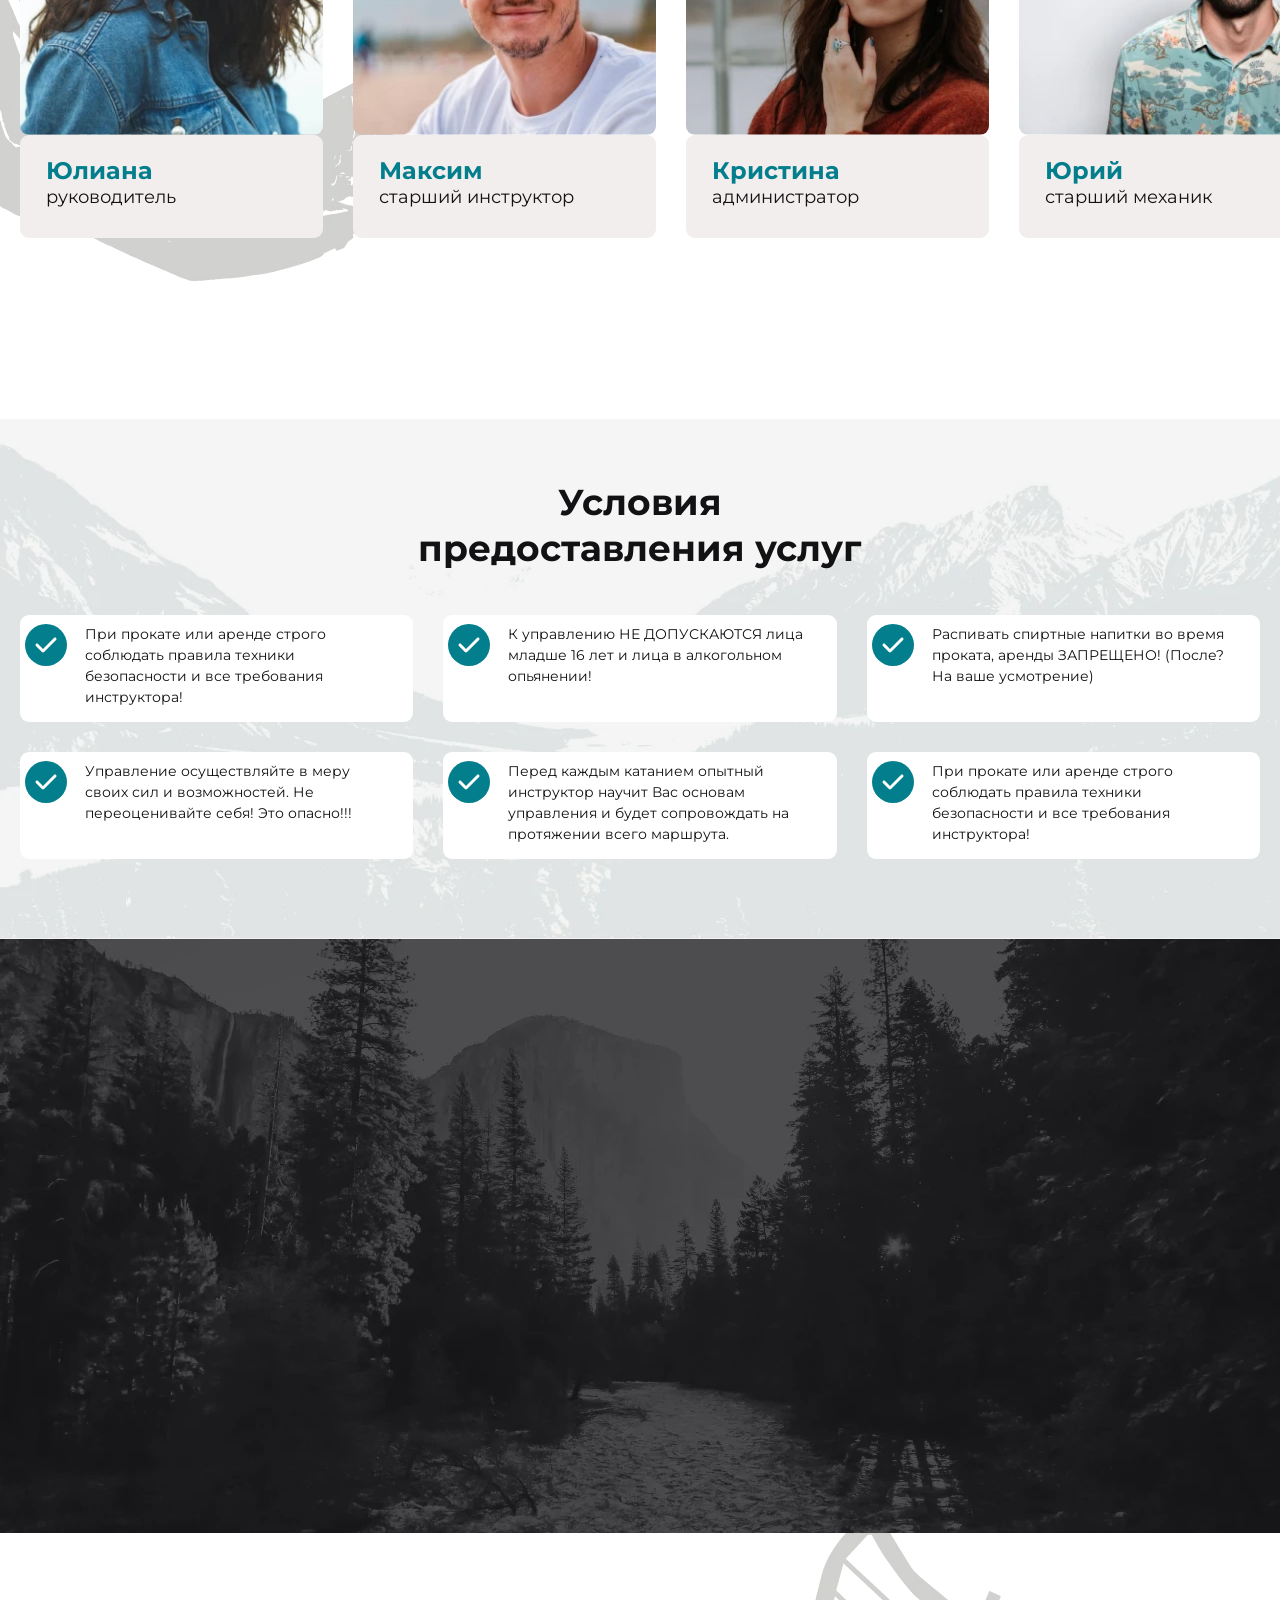
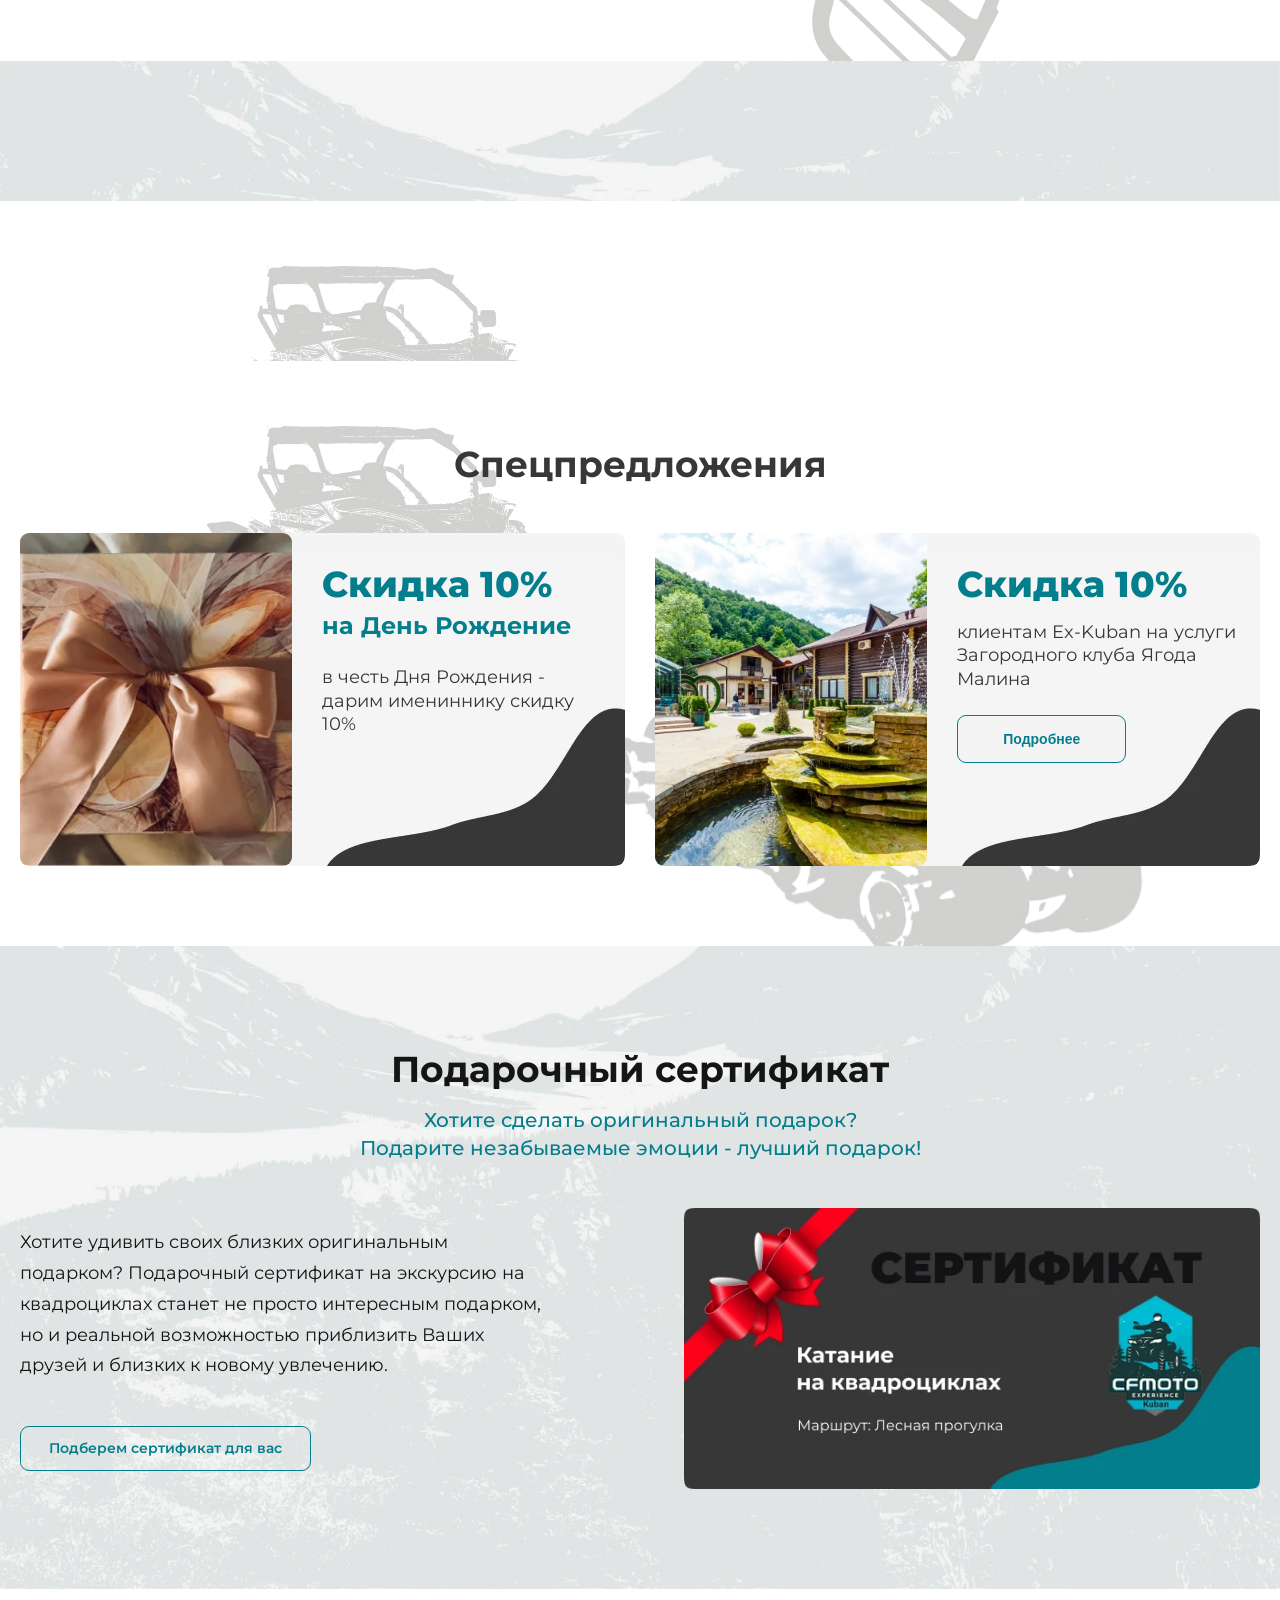
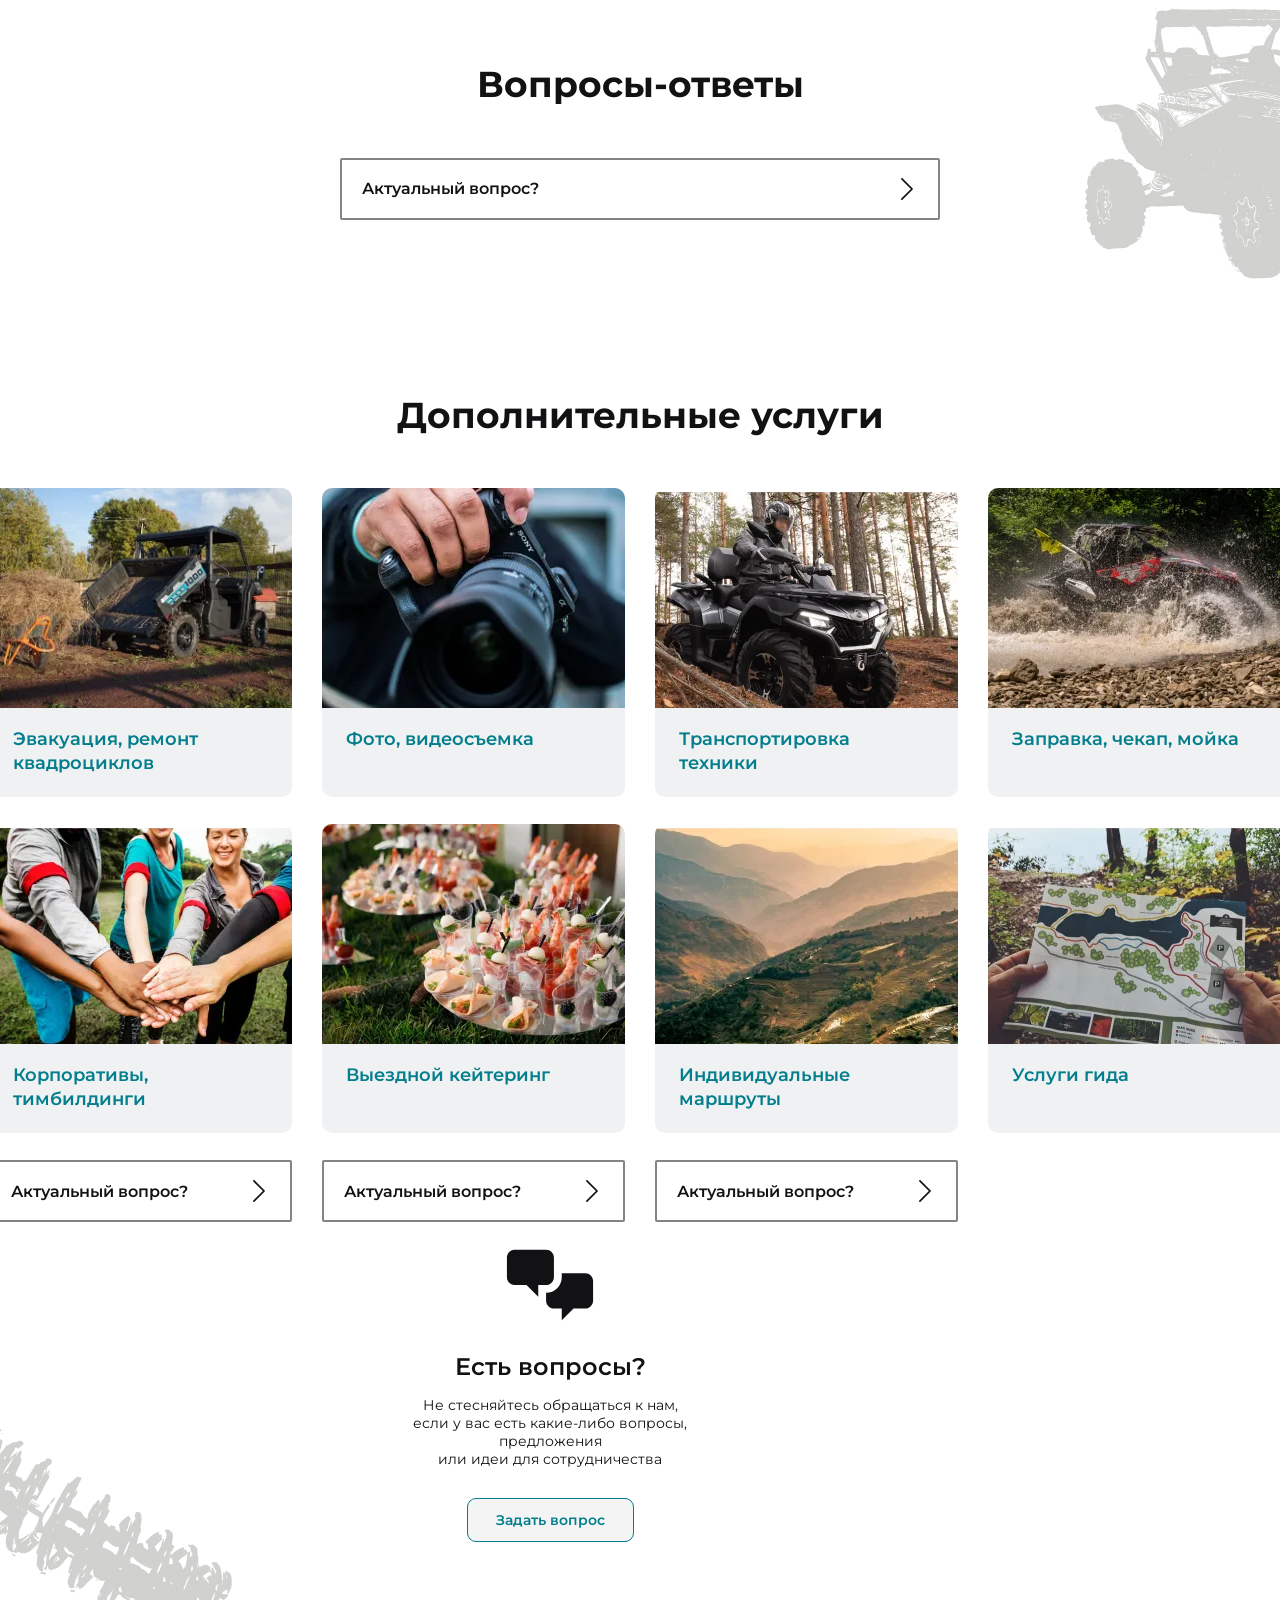
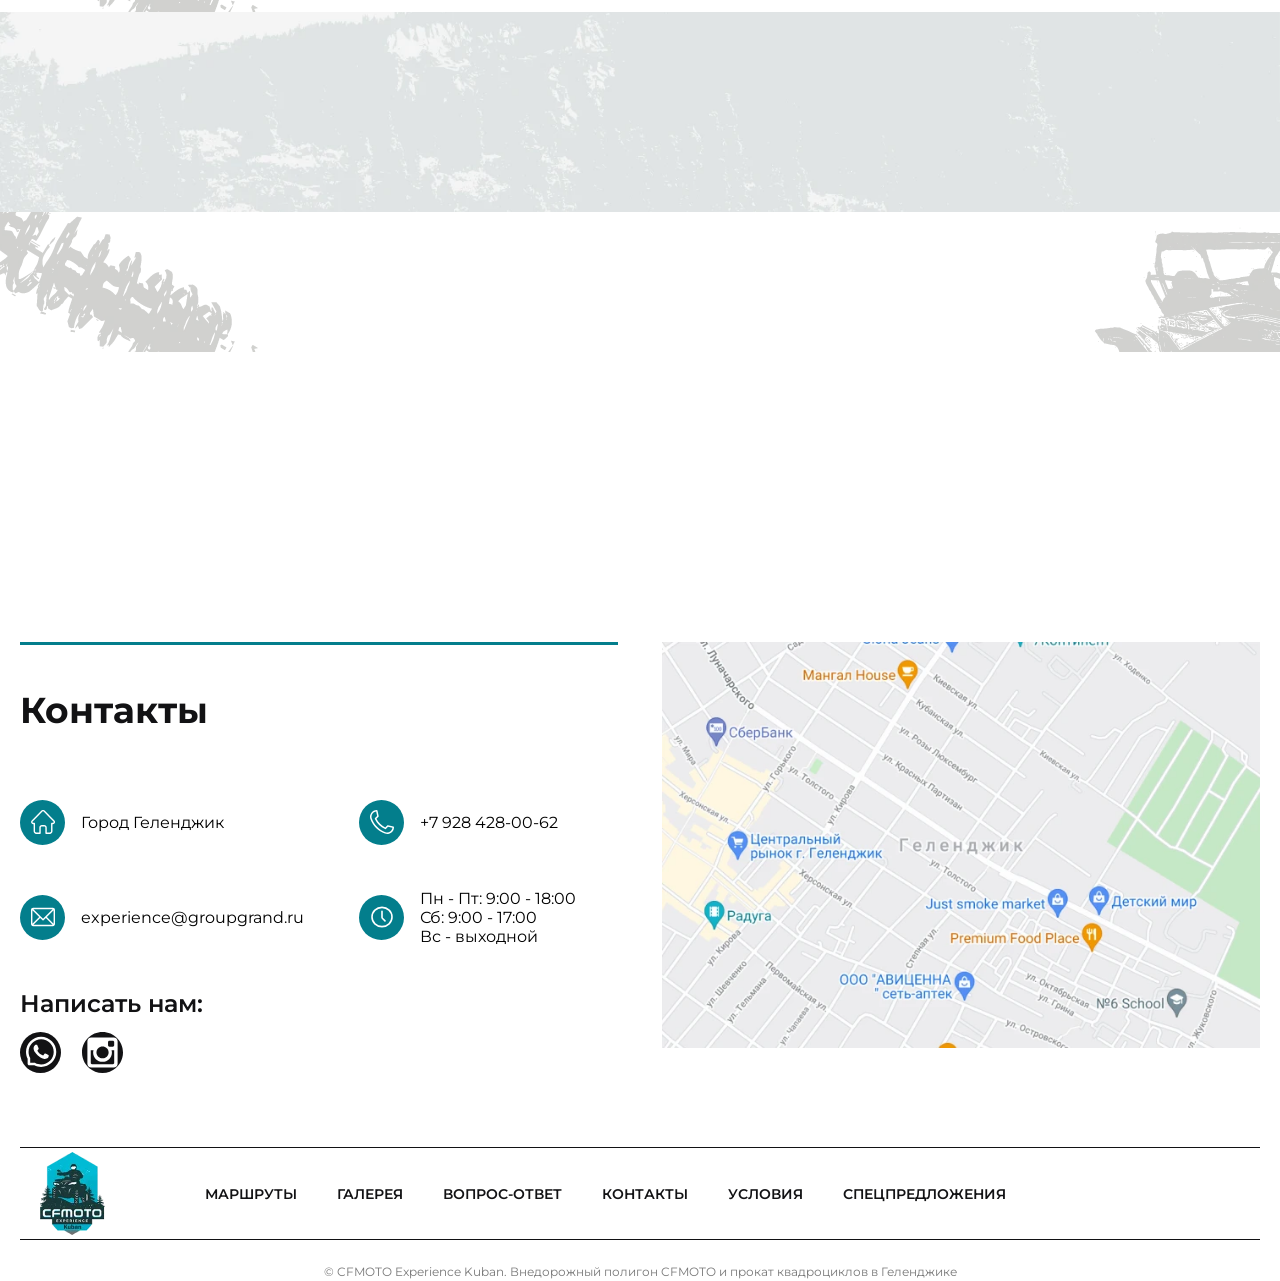
==== commit 39552187: "Merge branch 'master' into section-extra" ====
--- a/index.html
+++ b/index.html
@@ -299,6 +299,51 @@
         <div class="container"></div>
       </section>
 
+        <section class="video" id="video">
+            <div class="container">
+               <div class="about__video">
+             <video controls loop autoplay>
+              <source src="./assets/media/quad-bike.mp4"/>
+            </video>
+            </div>
+            </div>
+        </section>
+
+        <section class="team" id="team">
+            <div class="container">
+             <h2 class="team__title">Наша команда</h2>
+        <div class="team__cards">
+        <div class="team__card">
+            <img src="./assets/media/yuliana.webp" alt="Yuliana">
+            <div class="team__info">
+            <h3 class="team__name">Юлиана</h3>
+            <p class="team__job">руководитель</p>
+            </div>
+        </div>
+        <div class="team__card">
+            <img src="./assets/media/maksim.webp" alt="Maksim">
+            <div class="team__info">
+            <h3 class="team__name">Максим</h3>
+            <p class="team__job">старший инструктор</p>
+            </div>
+        </div>
+        <div class="team__card">
+            <img src="./assets/media/kristina.webp" alt="Kristina">
+            <div class="team__info">
+            <h3 class="team__name">Кристина</h3>
+            <p class="team__job">администратор</p>
+            </div>
+        </div>
+        <div class="team__card">
+            <img src="./assets/media/yuriy.webp" alt="Yuriy">
+            <div class="team__info">
+            <h3 class="team__name">Юрий</h3>
+            <p class="team__job">старший механик</p>
+            </div>
+        </div>
+        </div>
+                </div>
+            </section>
       <section class="test">
         <div class="container"></div>
       </section>
@@ -411,6 +456,42 @@
                     <p class="faq__answer">Lorem Ipsum is simply dummy text of the printing and typesetting industry. Lorem Ipsum has been the industry's standard dummy text ever since the 1500s, when an unknown printer took a galley of type and scrambled it to make a type specimen book.</p>        
                   </details>
 
+        <section class="extra">
+            <div class="container">
+            <h2 class="extra__title">Дополнительные услуги</h2>
+    <div class="extra__cards">
+      <div class="extra__card">
+        <img src="./assets/media/evacuation.webp" alt="Evacuation">
+        <h3 class="extra__text">Эвакуация, ремонт квадроциклов</h3>
+      </div>
+      <div class="extra__card">
+        <img src="./assets/media/photo.webp" alt="Photo">
+        <h3 class="extra__text">Фото, видеосъемка</h3>
+      </div>
+      <div class="extra__card">
+        <img src="./assets/media/transport.webp" alt="Transport">
+        <h3 class="extra__text">Транспортировка <br>техники</h3>
+      </div>
+      <div class="extra__card">
+        <img src="./assets/media/refuel.webp" alt="Refuel">
+        <h3 class="extra__text">Заправка, чекап, мойка</h3>
+      </div>
+      <div class="extra__card">
+        <img src="./assets/media/corporate.webp" alt="Corporate">
+        <h3 class="extra__text">Корпоративы, <br> тимбилдинги</h3>
+      </div>
+      <div class="extra__card">
+        <img src="./assets/media/catering.webp" alt="Cataring">
+        <h3 class="extra__text">Выездной кейтеринг</h3>
+      </div>
+      <div class="extra__card">
+        <img src="./assets/media/route.webp" alt="Route">
+        <h3 class="extra__text">Индивидуальные <br> маршруты</h3>
+      </div>
+      <div class="extra__card">
+        <img src="./assets/media/guide.webp" alt="Guide">
+        <h3 class="extra__text">Услуги гида</h3>
+      </div>
                   <details class="faq__item">
                     <summary class="faq__question">
                       Актуальный вопрос?
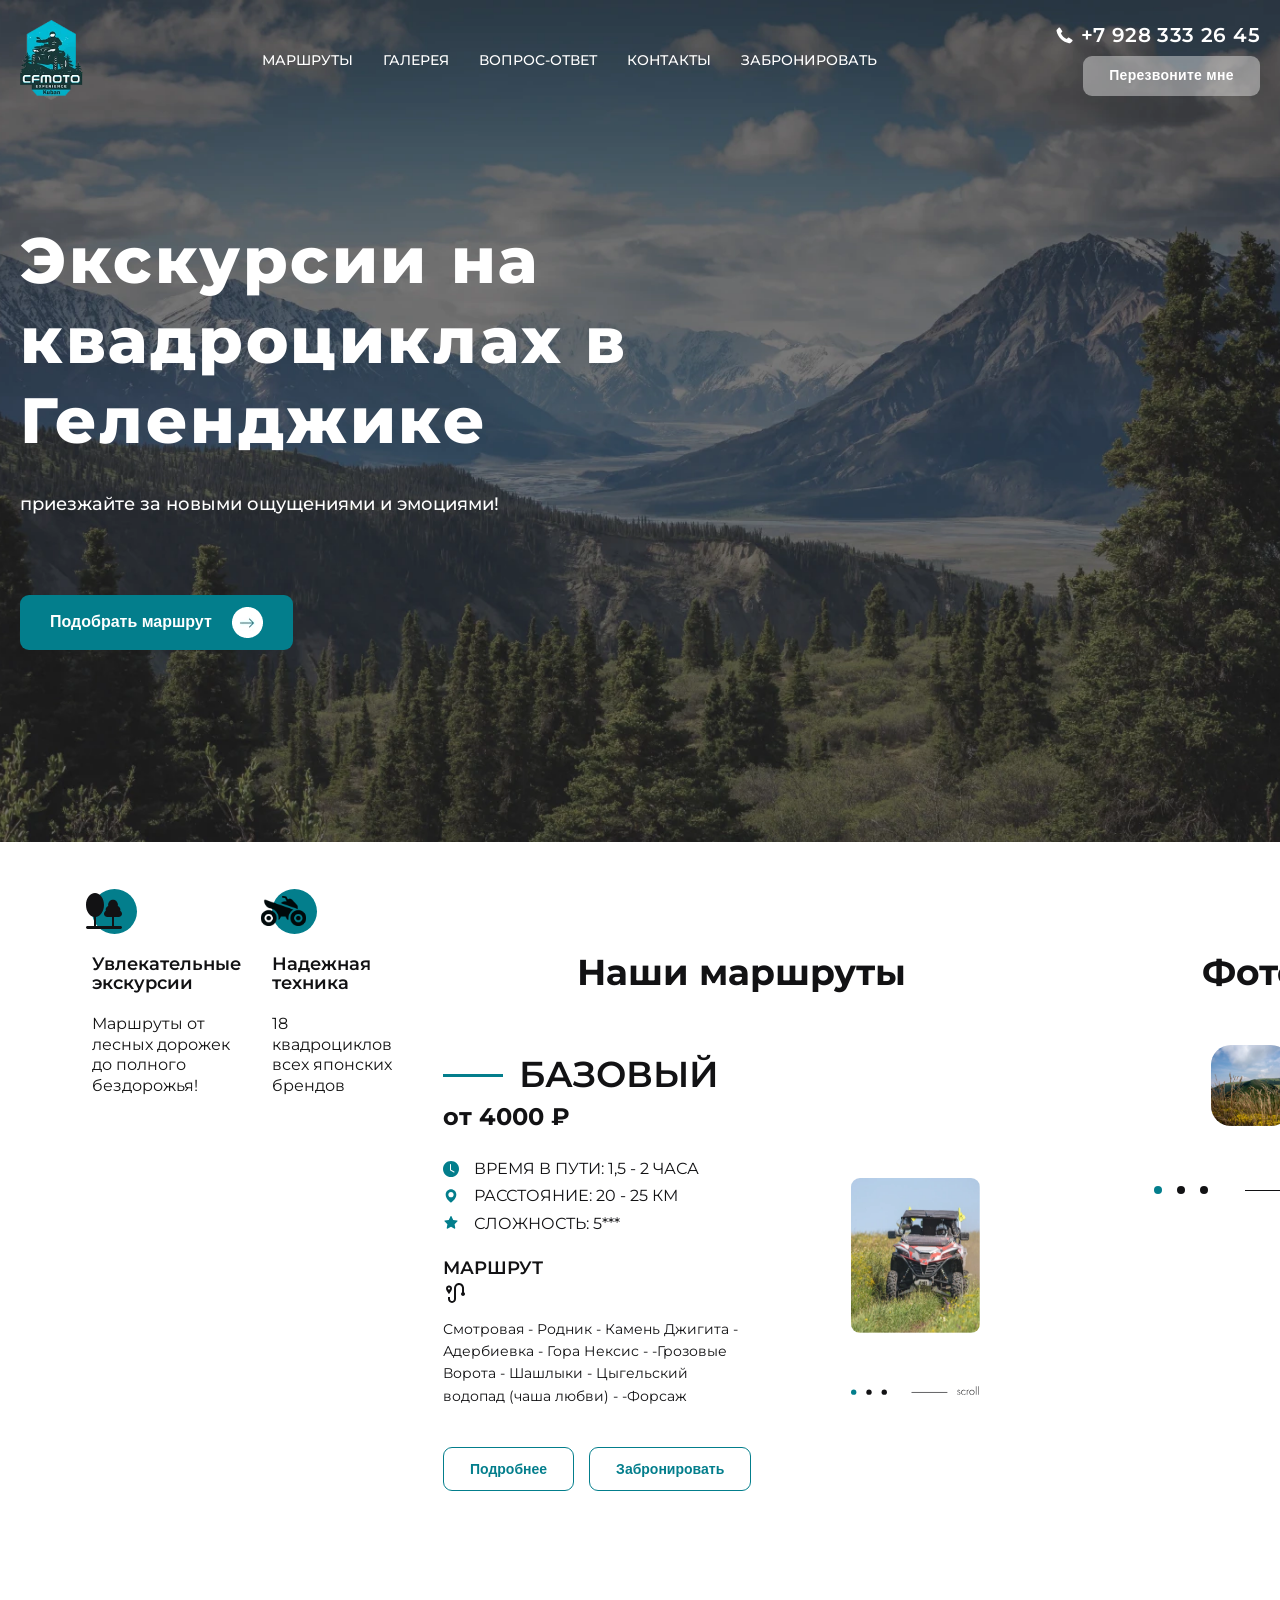
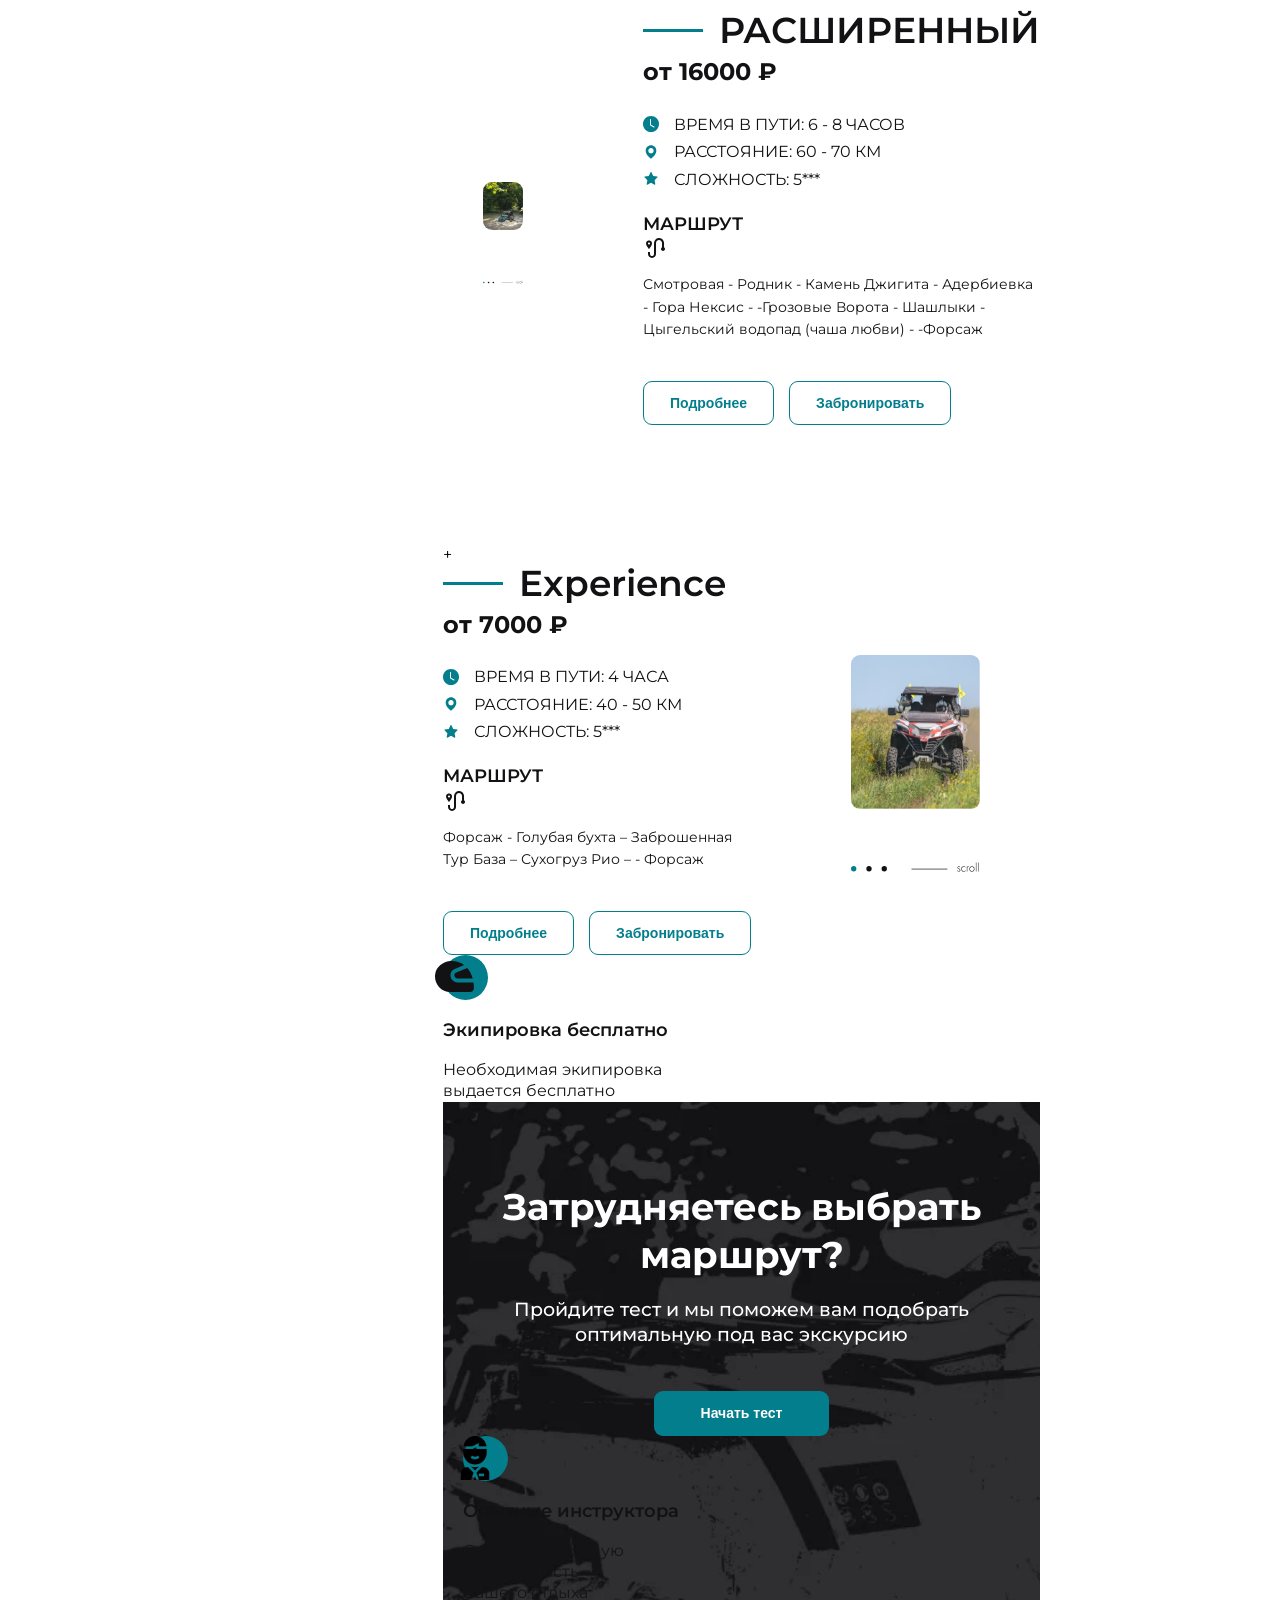
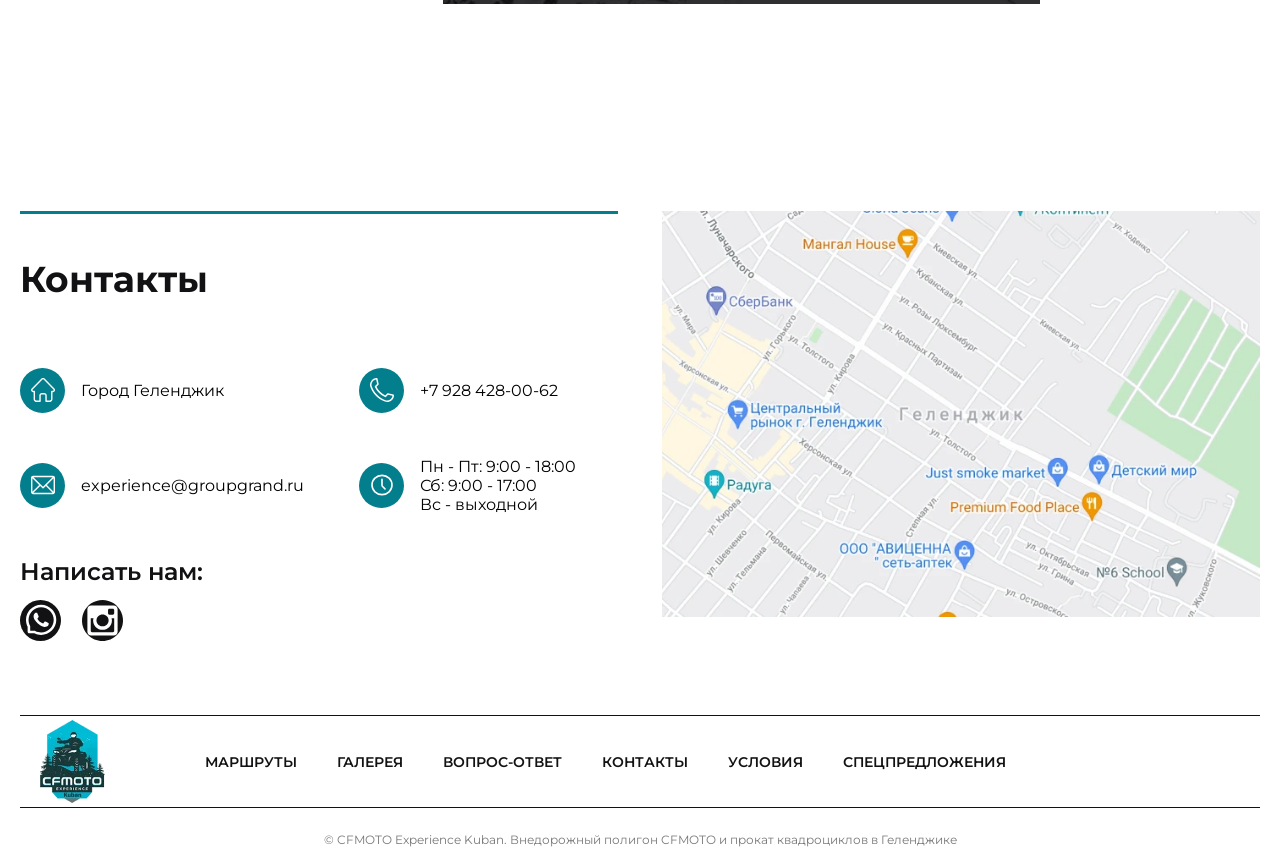
==== commit e14b329d: "Merge branch 'master' into section-test" ====
--- a/index.html
+++ b/index.html
@@ -260,6 +260,13 @@
               </p>
             </div>
 
+        <section class="test">
+            <div class="container">
+            <div class="test__wrapper">
+             <h2 class="test__title">Затрудняетесь выбрать маршрут? </h2>
+            <p class="test__desc">Пройдите тест и мы поможем вам подобрать оптимальную под вас экскурсию</p>
+        <button class="test__btn">Начать тест</button>
+        </div>
             <div class="advantages__item">
               <div class="advantages__icon">
                 <img
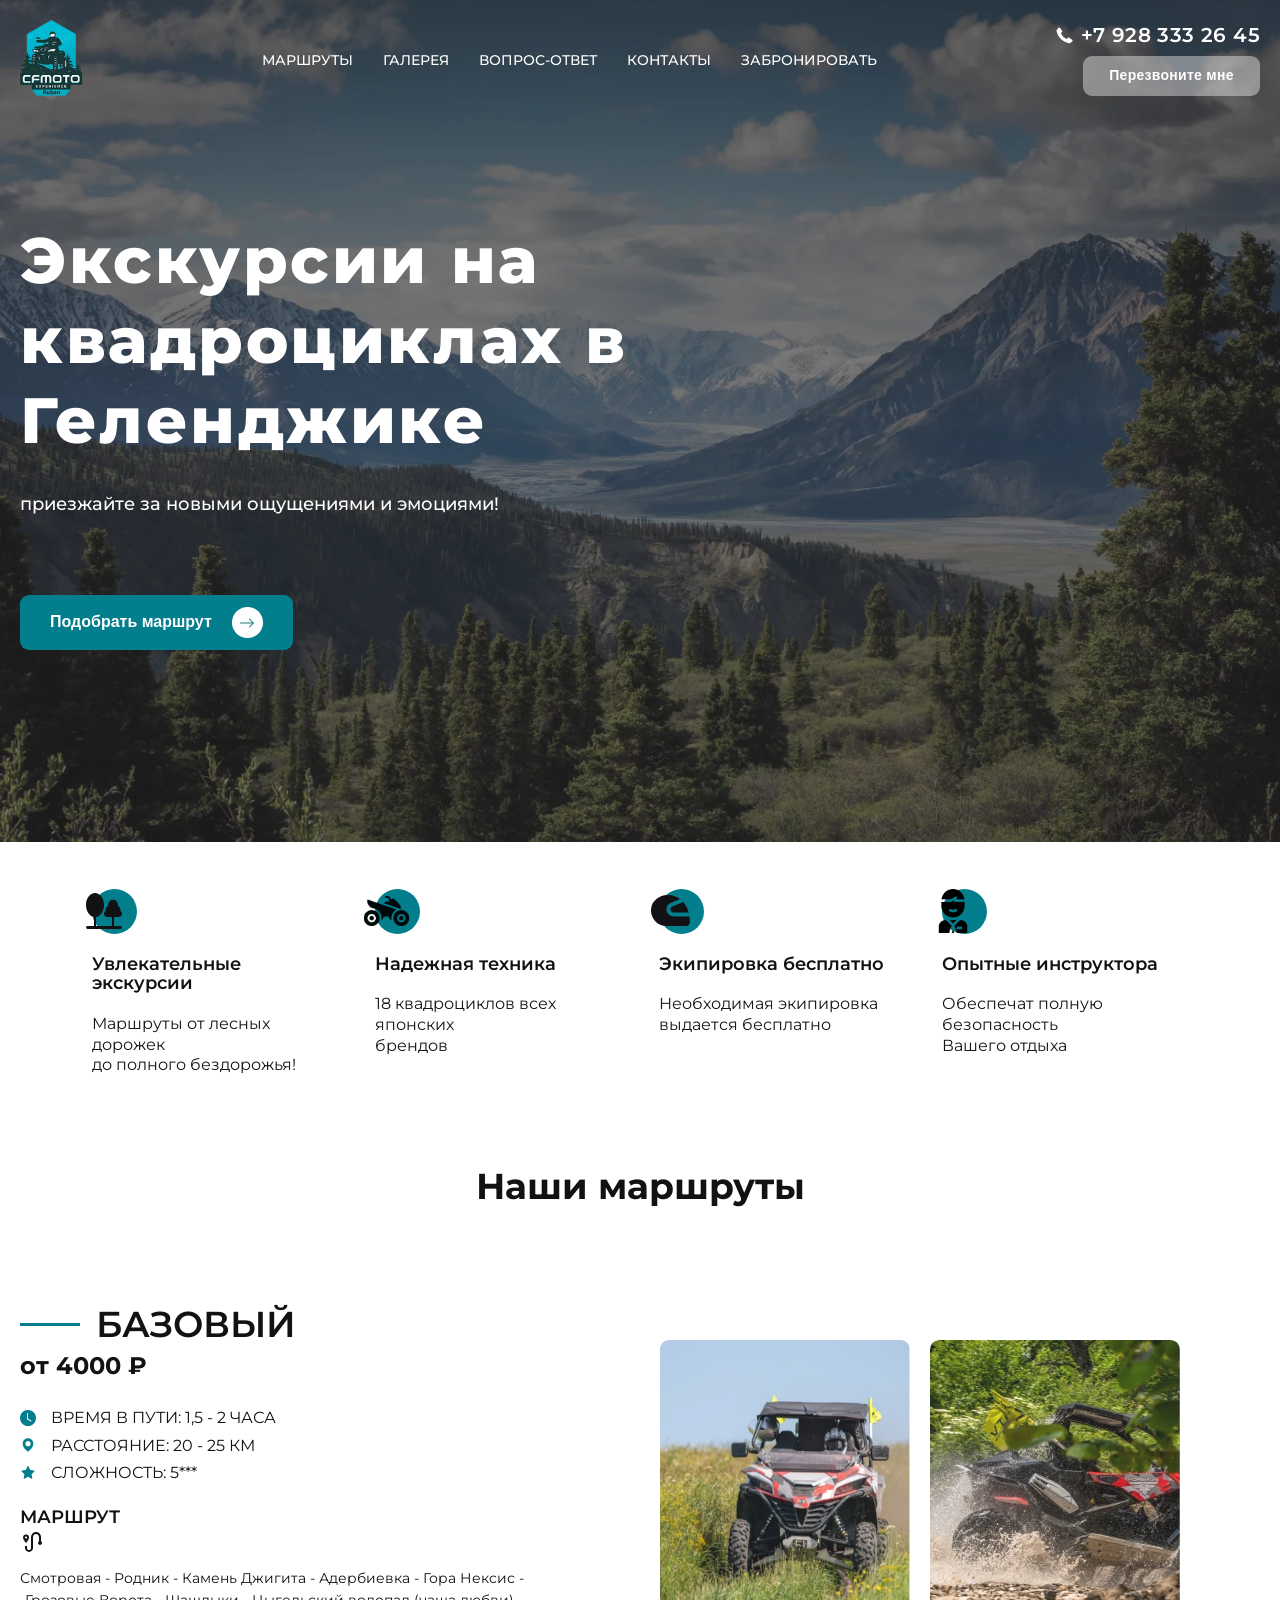
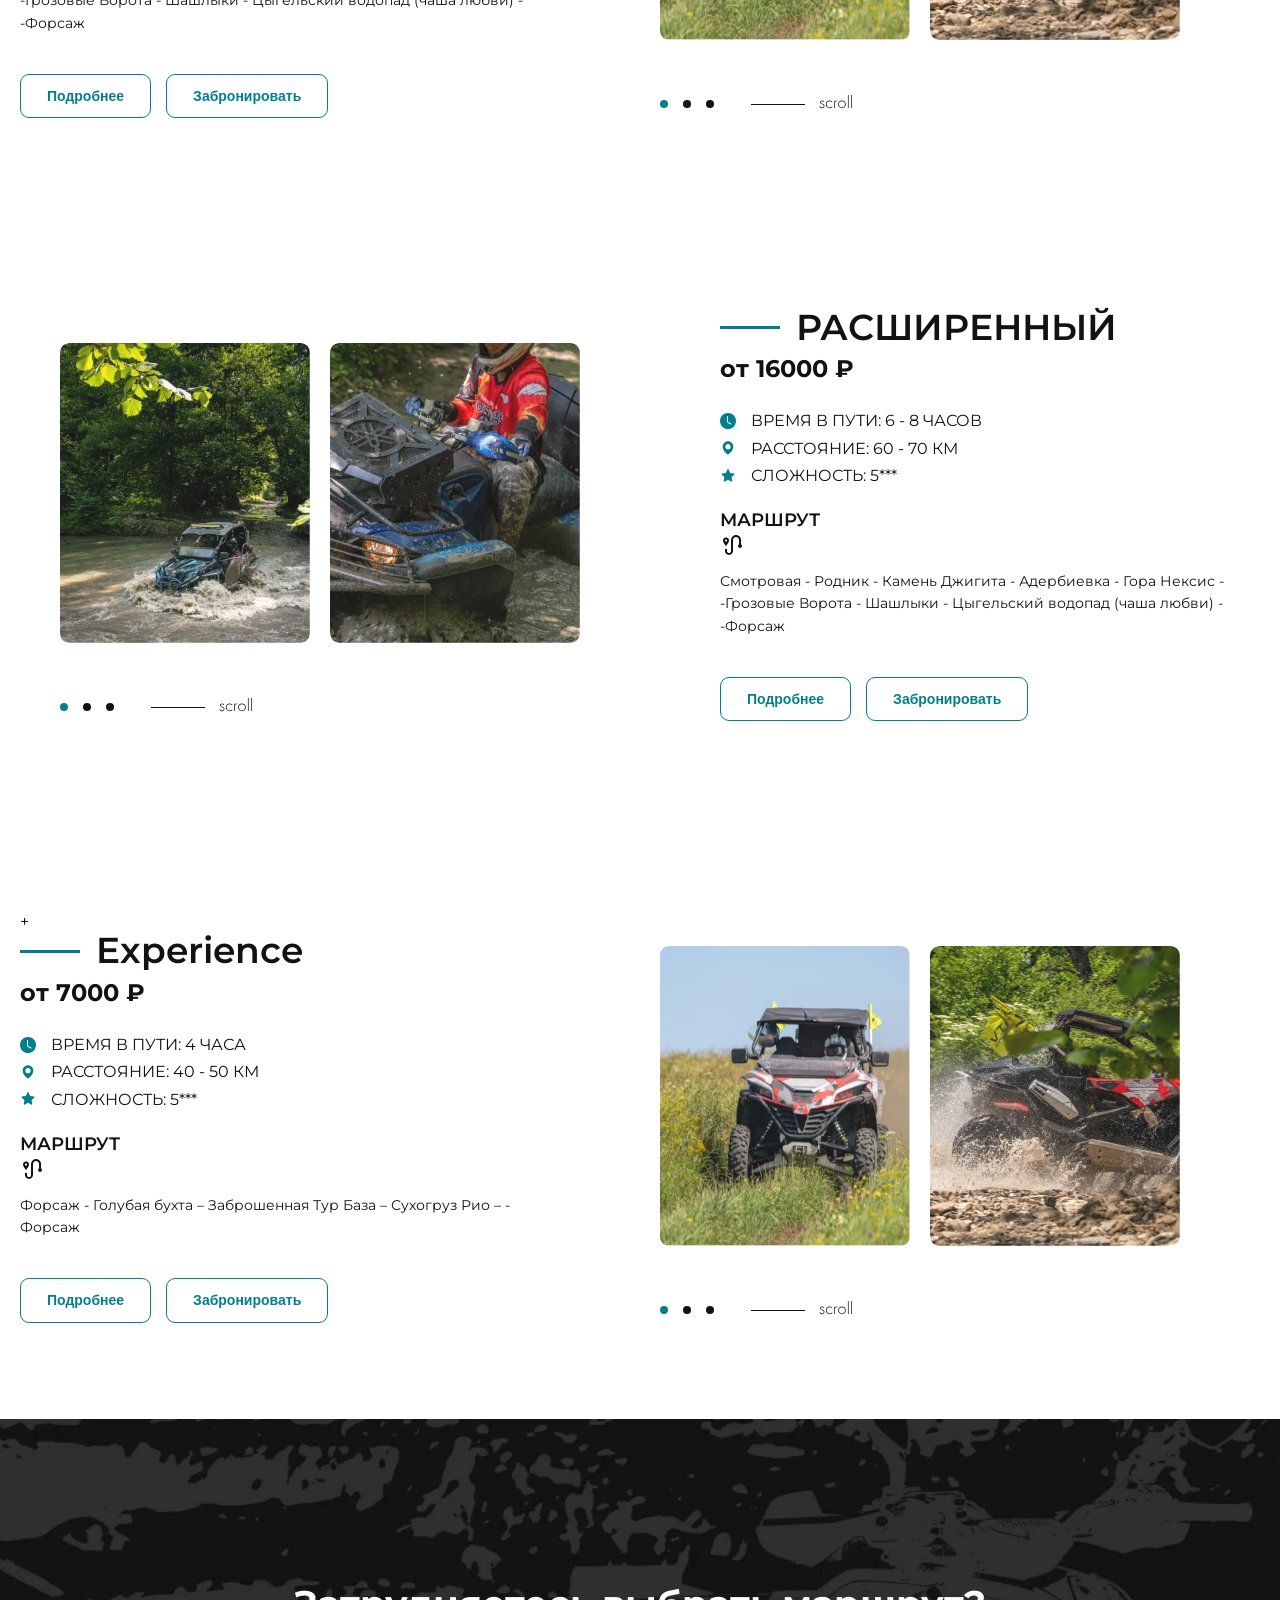
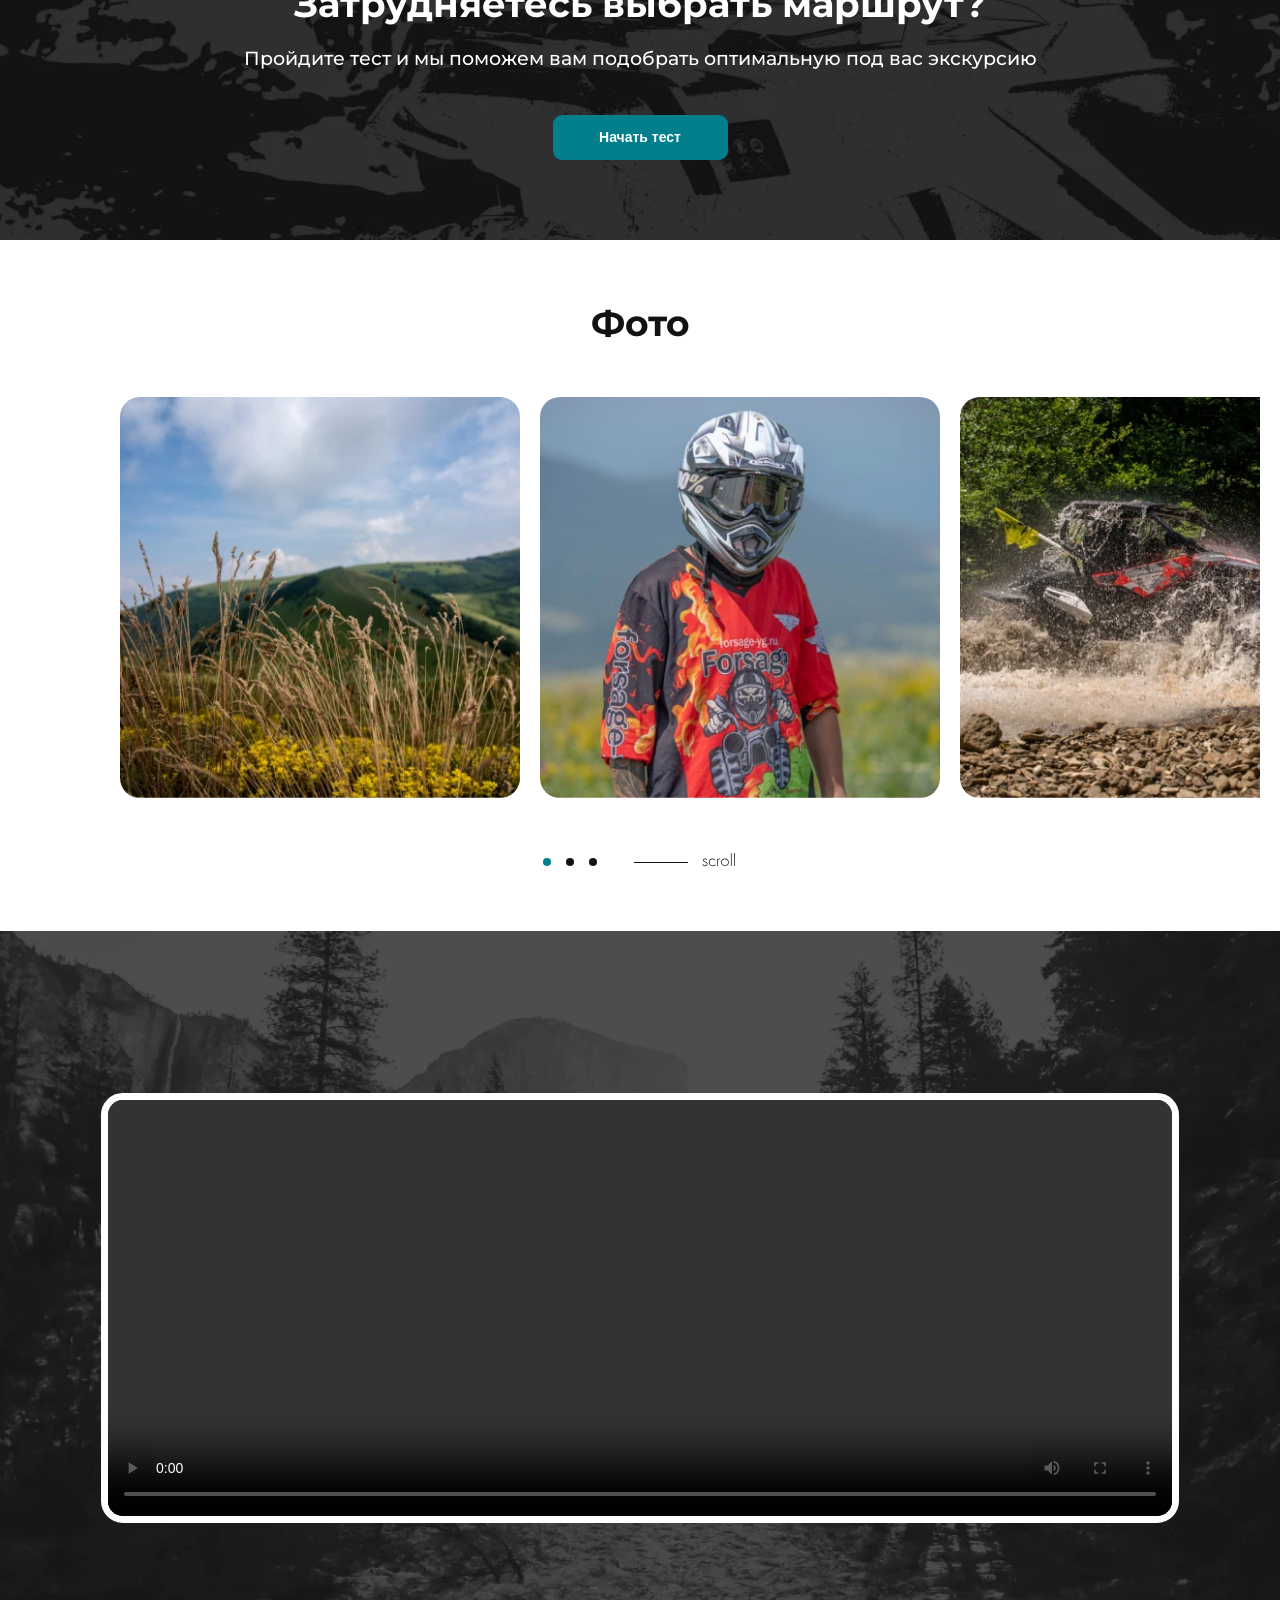
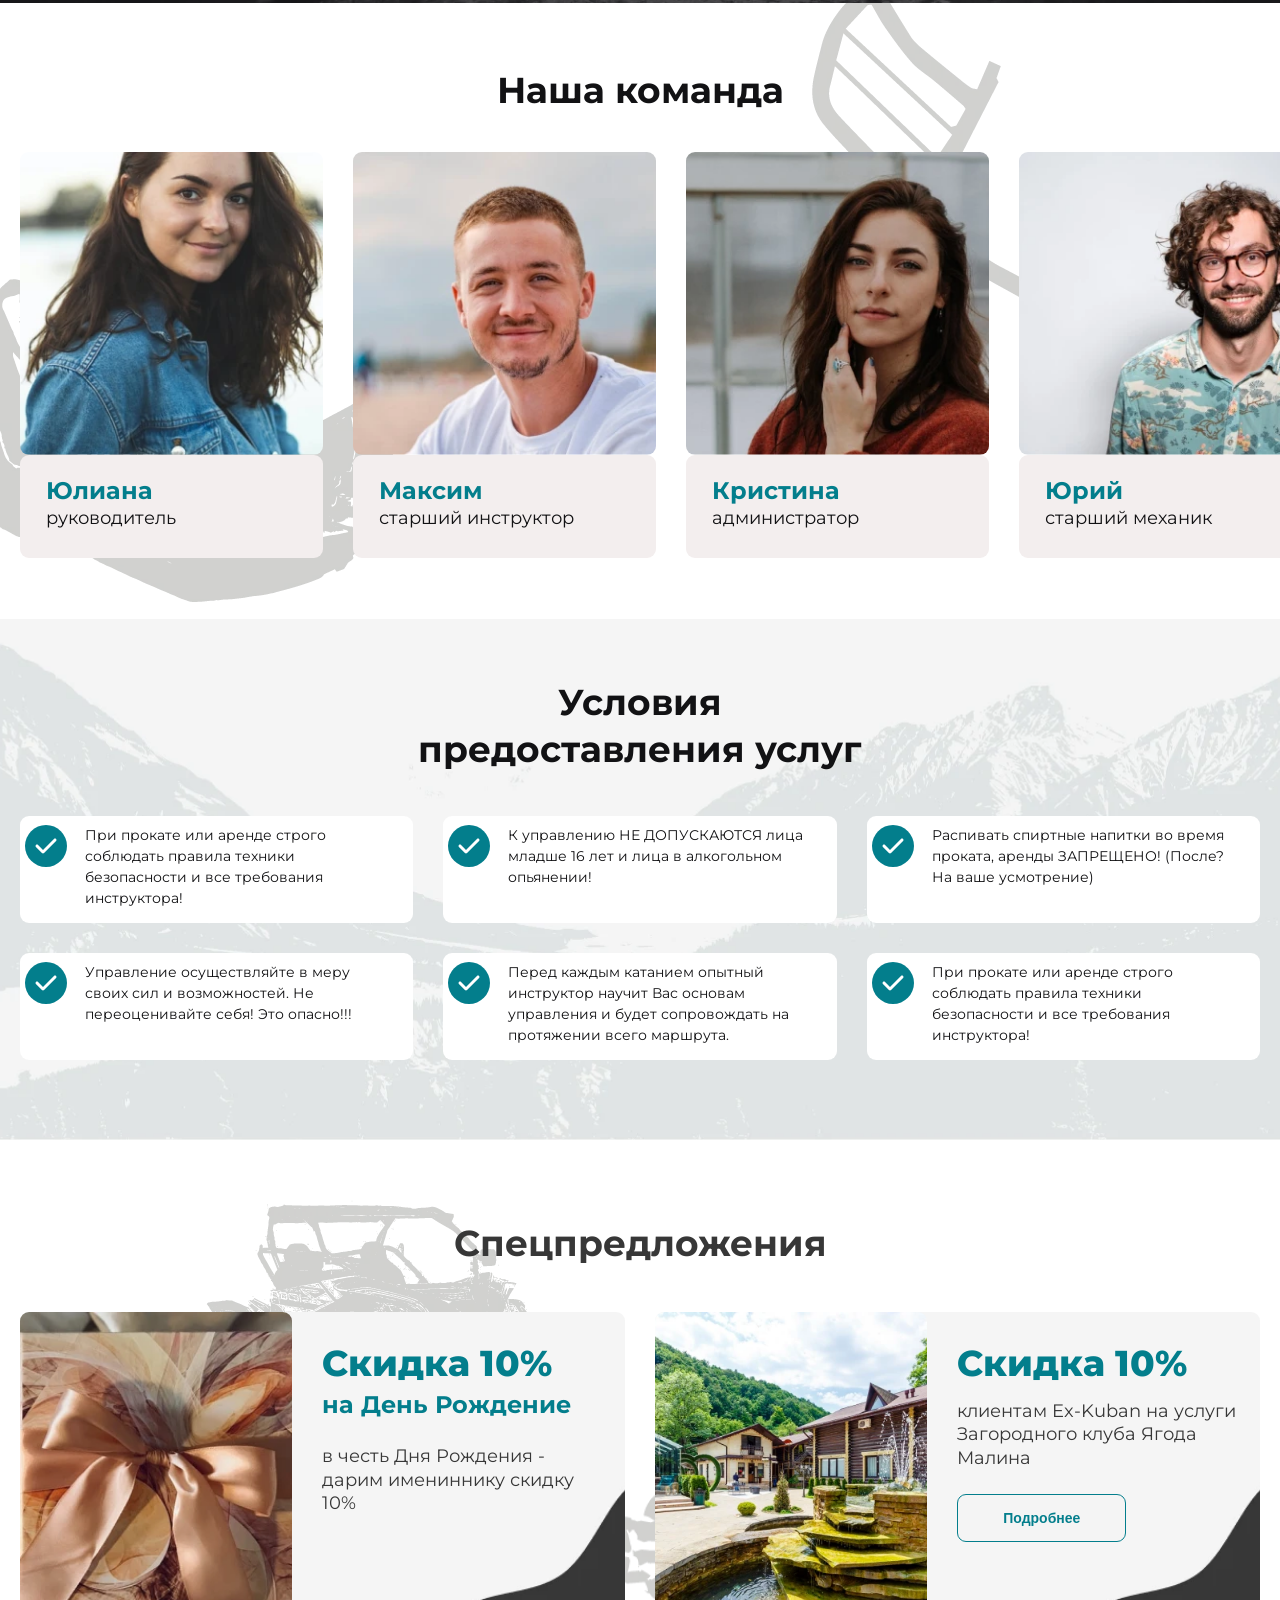
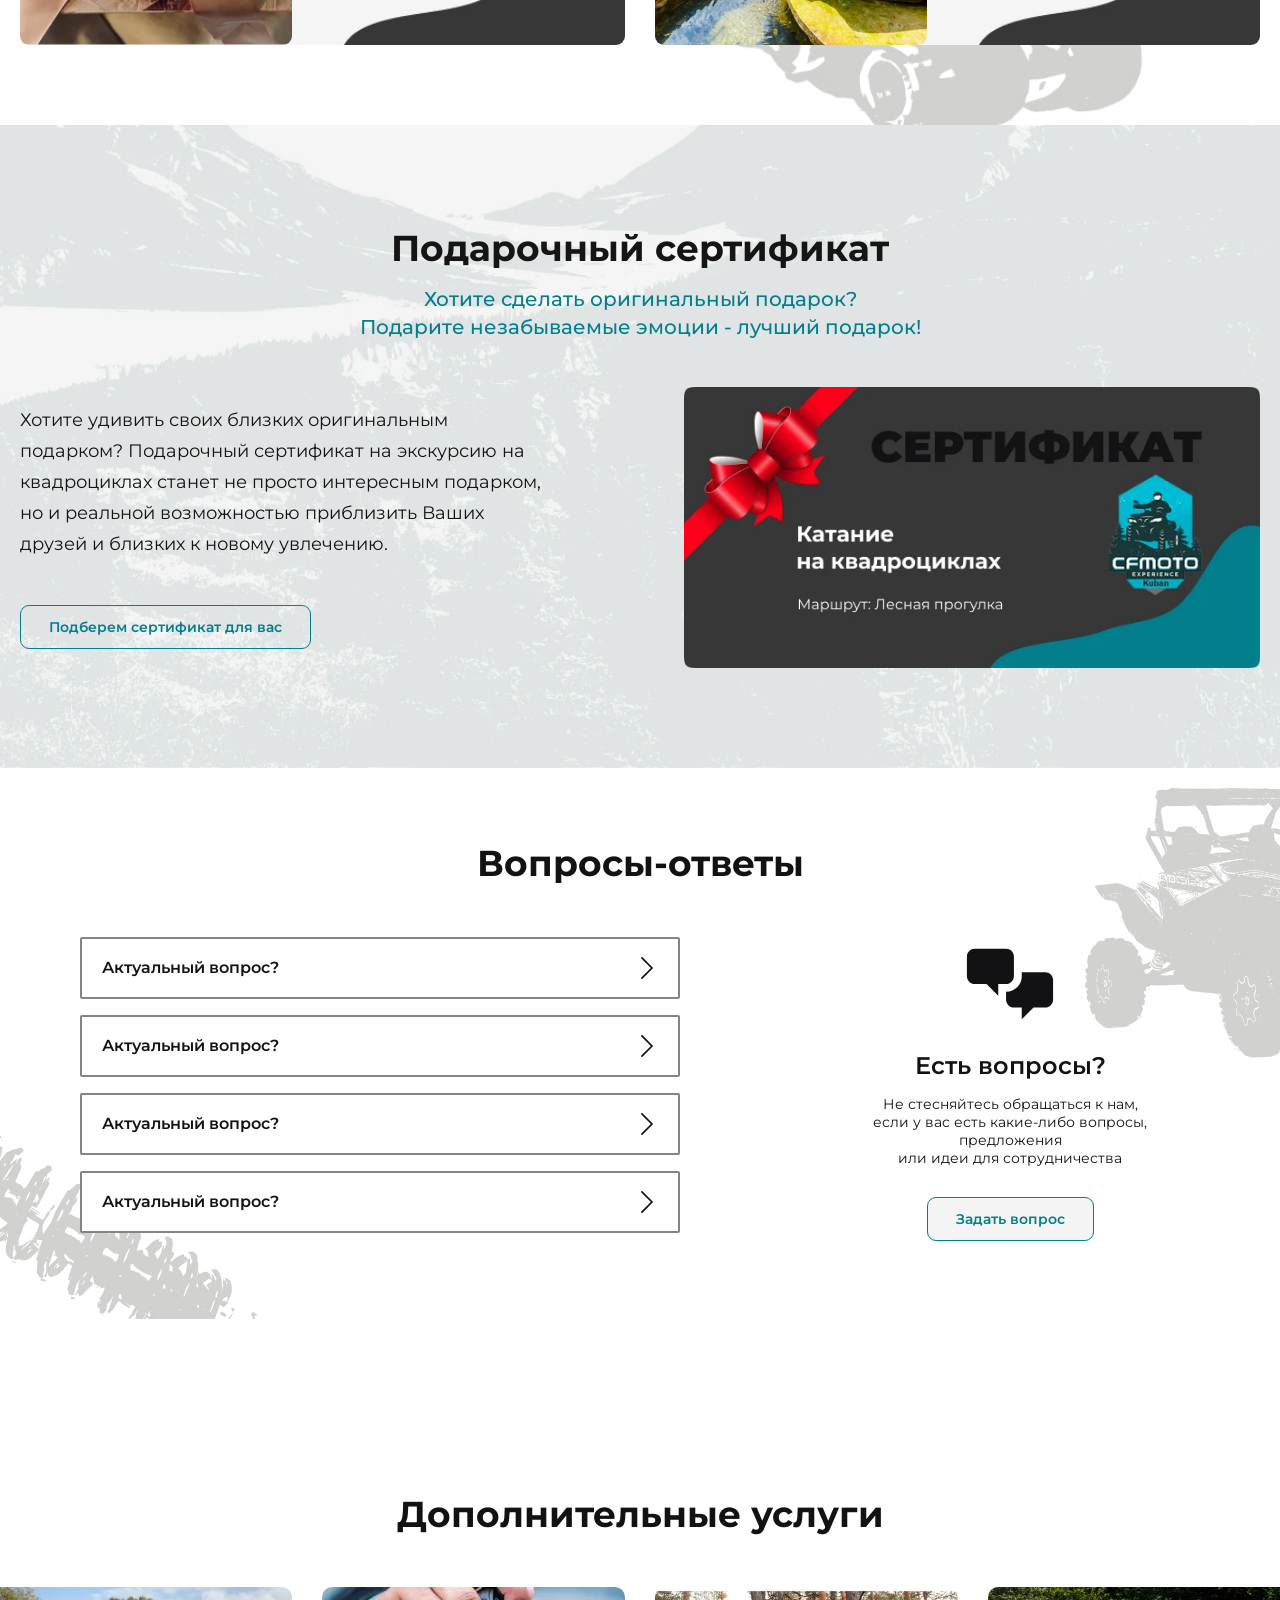
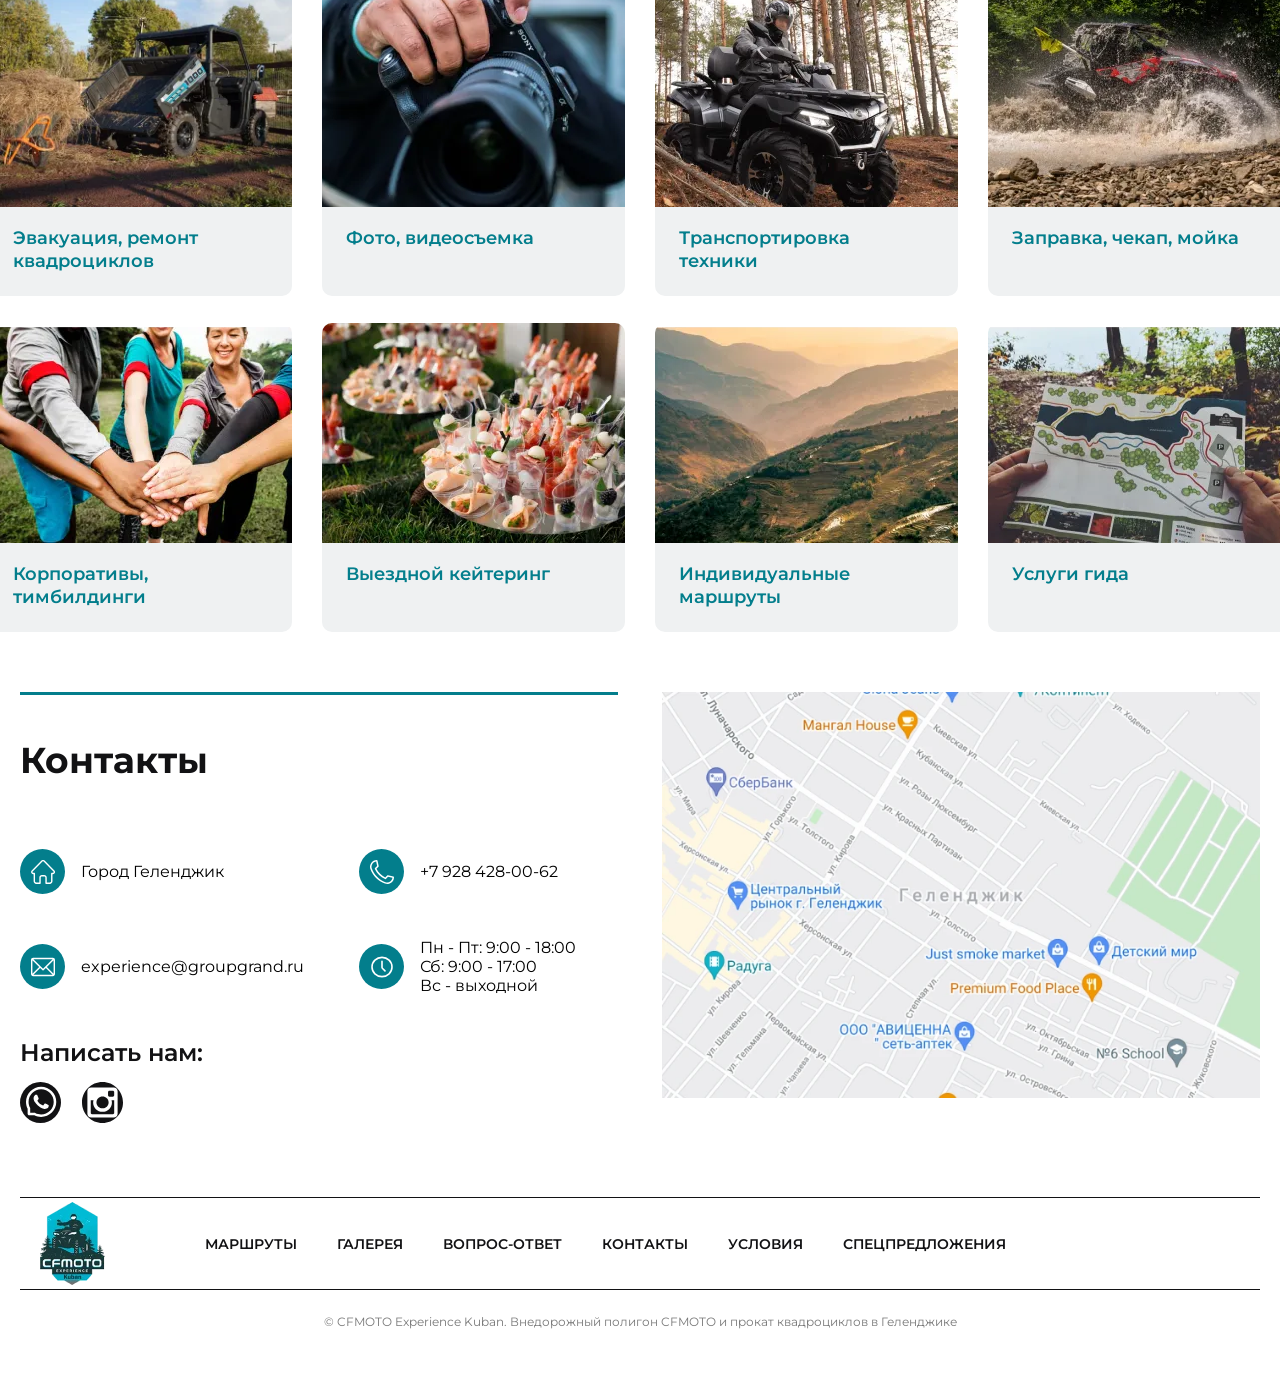
==== commit d24dda51: "merge sections and fix html" ====
--- a/index.html
+++ b/index.html
@@ -69,12 +69,10 @@
                 <img
                   class="icon__tree"
                   src="./assets/media/tree.svg"
-                  alt="Tree icon"
-                />
+                  alt="Tree icon"/>
               </div>
               <h3>Увлекательные экскурсии</h3>
-              <p>
-                Маршруты от лесных дорожек <br />
+              <p>Маршруты от лесных дорожек <br />
                 до полного бездорожья!
               </p>
             </div>
@@ -93,158 +91,6 @@
                 брендов
               </p>
             </div>
-
-        <section class="routes" id="routes">
-            <div class="container">
-                    <h2 class="routes__title">Наши маршруты</h2>
-                    <div class="routes__list">
-                        <div class="routes__item">
-                        <div class="routes__content">
-                            <div class="routes__header">
-                                <h3 class="routes__name">БАЗОВЫЙ</h3>
-                                <p class="routes__price">от 4000 ₽</p>
-                            </div>
-                            <ul class="routes__features">
-                                <li>
-                                    <img src="./assets/media/bi_clock-fill.svg" alt="">
-                                    Время в пути: 1,5 - 2 часа
-                                </li>
-                                <li>
-                                    <img src="./assets/media/bx_bxs-map.svg" alt="">
-                                    Расстояние: 20 - 25 км
-                                </li>
-                                <li>
-                                    <img src="./assets/media/ant-design_star-filled.svg" alt="">
-                                    Сложность: 5***
-                                </li>
-                            </ul>
-                            <div class="routes__route">
-                                <p class="routes__route_title">
-                                    маршрут
-                                    <img src="./assets/media/icon-route.svg" alt="">
-                                </p>
-                                <p class="routes__route_text">
-                                    Смотровая - Родник - Камень Джигита - Адербиевка - Гора Нексис - 
-                                    -Грозовые Ворота - Шашлыки - Цыгельский водопад (чаша любви) -
-                                    -Форсаж
-                                </p>
-                            </div>
-                            <div class="routes__buttons">
-                                <button class="routes__btn">Подробнее</button>
-                                <button class="routes__btn">Забронировать</button>
-                            </div>
-                        </div>
-                        <div class="routes__gallery">
-                            <div class="routes__slider">
-                                <div class="routes__track">
-                                    <img src="./assets/media/routes-track-1.webp" alt="">
-                                    <img src="./assets/media/routes-track-2.webp" alt="">
-                                    <img src="./assets/media/routes-track-3.webp" alt="">
-                                </div>
-                            </div>
-                            <div class="routes__scroll">
-                                <img src="./assets/media/routes-scroll.svg" alt="">
-                            </div>
-                        </div>
-                    </div>
-                    <div class="routes__item">
-                        <div class="routes__gallery">
-                            <div class="routes__slider">
-                                <div class="routes__track">
-                                    <img src="./assets/media/routes-track-4.webp" alt="">
-                                    <img src="./assets/media/routes-track-5.webp" alt="">
-                                    <img src="./assets/media/routes-track-6.webp" alt="">
-                                </div>
-                            </div>
-                            <div class="routes__scroll">
-                                <img src="./assets/media/routes-scroll.svg" alt="">
-                            </div>
-                        </div>
-                        <div class="routes__content">
-                            <div class="routes__header">
-                                <h3 class="routes__name">РАСШИРЕННЫЙ</h3>
-                                <p class="routes__price">от 16000 ₽</p>
-                            </div>
-                            <ul class="routes__features">
-                                <li>
-                                    <img src="./assets/media/bi_clock-fill.svg" alt="">
-                                    Время в пути: 6 - 8 часов
-                                </li>
-                                <li>
-                                    <img src="./assets/media/bx_bxs-map.svg" alt="">
-                                    Расстояние: 60 - 70 км
-                                </li>
-                                <li>
-                                    <img src="./assets/media/ant-design_star-filled.svg" alt="">
-                                    Сложность: 5***
-                                </li>
-                            </ul>
-                            <div class="routes__route">
-                                <p class="routes__route_title">
-                                    маршрут
-                                    <img src="./assets/media/icon-route.svg" alt="">
-                                </p>
-                                <p class="routes__route_text">
-                                    Смотровая - Родник - Камень Джигита - Адербиевка - Гора Нексис - 
-                                    -Грозовые Ворота - Шашлыки - Цыгельский водопад (чаша любви) -
-                                    -Форсаж
-                                </p>
-                            </div>
-                            <div class="routes__buttons">
-                                <button class="routes__btn">Подробнее</button>
-                                <button class="routes__btn">Забронировать</button>
-                            </div>
-                        </div>
-                    </div>
-                    <div class="routes__item">
-                        <div class="routes__content">+
-                            <div class="routes__header">
-                                <h3 class="routes__name">Experience</h3>
-                                <p class="routes__price">от 7000 ₽</p>
-                            </div>
-                            <ul class="routes__features">
-                                <li>
-                                    <img src="./assets/media/bi_clock-fill.svg" alt="">
-                                    Время в пути: 4 часа
-                                </li>
-                                <li>
-                                    <img src="./assets/media/bx_bxs-map.svg" alt="">
-                                    Расстояние: 40 - 50 км
-                                </li>
-                                <li>
-                                    <img src="./assets/media/ant-design_star-filled.svg" alt="">
-                                    Сложность: 5***
-                                </li>
-                            </ul>
-                            <div class="routes__route">
-                                <p class="routes__route_title">
-                                    маршрут
-                                    <img src="./assets/media/icon-route.svg" alt="">
-                                </p>
-                                <p class="routes__route_text">
-                                    Форсаж - Голубая бухта – Заброшенная Тур База – Сухогруз Рио – 
-                                    - Форсаж
-                                </p>
-                            </div>
-                            <div class="routes__buttons">
-                                <button class="routes__btn">Подробнее</button>
-                                <button class="routes__btn">Забронировать</button>
-                            </div>
-                        </div>
-                        <div class="routes__gallery">
-                            <div class="routes__slider">
-                                <div class="routes__track">
-                                    <img src="./assets/media/routes-track-1.webp" alt="">
-                                    <img src="./assets/media/routes-track-2.webp" alt="">
-                                    <img src="./assets/media/routes-track-3.webp" alt="">
-                                </div>
-                            </div>
-                            <div class="routes__scroll">
-                                <img src="./assets/media/routes-scroll.svg" alt="">
-                            </div>
-                        </div>
-                    </div>
-                    </div>
             <div class="advantages__item">
               <div class="advantages__icon">
                 <img
@@ -259,14 +105,6 @@
                 выдается бесплатно
               </p>
             </div>
-
-        <section class="test">
-            <div class="container">
-            <div class="test__wrapper">
-             <h2 class="test__title">Затрудняетесь выбрать маршрут? </h2>
-            <p class="test__desc">Пройдите тест и мы поможем вам подобрать оптимальную под вас экскурсию</p>
-        <button class="test__btn">Начать тест</button>
-        </div>
             <div class="advantages__item">
               <div class="advantages__icon">
                 <img
@@ -285,7 +123,171 @@
         </div>
       </section>
 
-        <section class="photo" id="photo">
+      <section class="routes" id="routes">
+            <div class="container">
+                    <h2 class="routes__title">Наши маршруты</h2>
+                    <div class="routes__list">
+                        <div class="routes__item">
+                        <div class="routes__content">
+                            <div class="routes__header">
+                                <h3 class="routes__name">БАЗОВЫЙ</h3>
+                                <p class="routes__price">от 4000 ₽</p>
+                            </div>
+                            <ul class="routes__features">
+                                <li>
+                                    <img src="./assets/media/bi_clock-fill.svg" alt="">
+                                    Время в пути: 1,5 - 2 часа
+                                </li>
+                                <li>
+                                    <img src="./assets/media/bx_bxs-map.svg" alt="">
+                                    Расстояние: 20 - 25 км
+                                </li>
+                                <li>
+                                    <img src="./assets/media/ant-design_star-filled.svg" alt="">
+                                    Сложность: 5***
+                                </li>
+                            </ul>
+                            <div class="routes__route">
+                                <p class="routes__route_title">
+                                    маршрут
+                                    <img src="./assets/media/icon-route.svg" alt="">
+                                </p>
+                                <p class="routes__route_text">
+                                    Смотровая - Родник - Камень Джигита - Адербиевка - Гора Нексис - 
+                                    -Грозовые Ворота - Шашлыки - Цыгельский водопад (чаша любви) -
+                                    -Форсаж
+                                </p>
+                            </div>
+                            <div class="routes__buttons">
+                                <button class="routes__btn">Подробнее</button>
+                                <button class="routes__btn">Забронировать</button>
+                            </div>
+                        </div>
+                        <div class="routes__gallery">
+                            <div class="routes__slider">
+                                <div class="routes__track">
+                                    <img src="./assets/media/routes-track-1.webp" alt="">
+                                    <img src="./assets/media/routes-track-2.webp" alt="">
+                                    <img src="./assets/media/routes-track-3.webp" alt="">
+                                </div>
+                            </div>
+                            <div class="routes__scroll">
+                                <img src="./assets/media/routes-scroll.svg" alt="">
+                            </div>
+                        </div>
+                        </div>
+                        <div class="routes__item">
+                        <div class="routes__gallery">
+                            <div class="routes__slider">
+                                <div class="routes__track">
+                                    <img src="./assets/media/routes-track-4.webp" alt="">
+                                    <img src="./assets/media/routes-track-5.webp" alt="">
+                                    <img src="./assets/media/routes-track-6.webp" alt="">
+                                </div>
+                            </div>
+                            <div class="routes__scroll">
+                                <img src="./assets/media/routes-scroll.svg" alt="">
+                            </div>
+                        </div>
+                        <div class="routes__content">
+                            <div class="routes__header">
+                                <h3 class="routes__name">РАСШИРЕННЫЙ</h3>
+                                <p class="routes__price">от 16000 ₽</p>
+                            </div>
+                            <ul class="routes__features">
+                                <li>
+                                    <img src="./assets/media/bi_clock-fill.svg" alt="">
+                                    Время в пути: 6 - 8 часов
+                                </li>
+                                <li>
+                                    <img src="./assets/media/bx_bxs-map.svg" alt="">
+                                    Расстояние: 60 - 70 км
+                                </li>
+                                <li>
+                                    <img src="./assets/media/ant-design_star-filled.svg" alt="">
+                                    Сложность: 5***
+                                </li>
+                            </ul>
+                            <div class="routes__route">
+                                <p class="routes__route_title">
+                                    маршрут
+                                    <img src="./assets/media/icon-route.svg" alt="">
+                                </p>
+                                <p class="routes__route_text">
+                                    Смотровая - Родник - Камень Джигита - Адербиевка - Гора Нексис - 
+                                    -Грозовые Ворота - Шашлыки - Цыгельский водопад (чаша любви) -
+                                    -Форсаж
+                                </p>
+                            </div>
+                            <div class="routes__buttons">
+                                <button class="routes__btn">Подробнее</button>
+                                <button class="routes__btn">Забронировать</button>
+                            </div>
+                        </div>
+                        </div>
+                        <div class="routes__item">
+                        <div class="routes__content">+
+                            <div class="routes__header">
+                                <h3 class="routes__name">Experience</h3>
+                                <p class="routes__price">от 7000 ₽</p>
+                            </div>
+                            <ul class="routes__features">
+                                <li>
+                                    <img src="./assets/media/bi_clock-fill.svg" alt="">
+                                    Время в пути: 4 часа
+                                </li>
+                                <li>
+                                    <img src="./assets/media/bx_bxs-map.svg" alt="">
+                                    Расстояние: 40 - 50 км
+                                </li>
+                                <li>
+                                    <img src="./assets/media/ant-design_star-filled.svg" alt="">
+                                    Сложность: 5***
+                                </li>
+                            </ul>
+                            <div class="routes__route">
+                                <p class="routes__route_title">
+                                    маршрут
+                                    <img src="./assets/media/icon-route.svg" alt="">
+                                </p>
+                                <p class="routes__route_text">
+                                    Форсаж - Голубая бухта – Заброшенная Тур База – Сухогруз Рио – 
+                                    - Форсаж
+                                </p>
+                            </div>
+                            <div class="routes__buttons">
+                                <button class="routes__btn">Подробнее</button>
+                                <button class="routes__btn">Забронировать</button>
+                            </div>
+                        </div>
+                        <div class="routes__gallery">
+                            <div class="routes__slider">
+                                <div class="routes__track">
+                                    <img src="./assets/media/routes-track-1.webp" alt="">
+                                    <img src="./assets/media/routes-track-2.webp" alt="">
+                                    <img src="./assets/media/routes-track-3.webp" alt="">
+                                </div>
+                            </div>
+                            <div class="routes__scroll">
+                                <img src="./assets/media/routes-scroll.svg" alt="">
+                            </div>
+                        </div>
+                        </div>
+                    </div>
+            </div>
+      </section>
+
+      <section class="test">
+            <div class="container">
+                <div class="test__wrapper">
+                <h2 class="test__title">Затрудняетесь выбрать маршрут? </h2>
+                <p class="test__desc">Пройдите тест и мы поможем вам подобрать оптимальную под вас экскурсию</p>
+                <button class="test__btn">Начать тест</button>
+                </div>
+            </div>
+      </section>
+            
+      <section class="photo" id="photo">
             <div class="container">
                 <h2 class="photo__title">Фото</h2>
                     <div class="photo__slider">
@@ -301,65 +303,55 @@
                     <img src="./assets/media/scroll.svg" alt="scroll">
                 </div>
             </div>
-        </section>
-      <section class="routes" id="routes">
-        <div class="container"></div>
-      </section>
-
-        <section class="video" id="video">
-            <div class="container">
-               <div class="about__video">
-             <video controls loop autoplay>
-              <source src="./assets/media/quad-bike.mp4"/>
-            </video>
-            </div>
-            </div>
-        </section>
-
-        <section class="team" id="team">
-            <div class="container">
-             <h2 class="team__title">Наша команда</h2>
-        <div class="team__cards">
-        <div class="team__card">
-            <img src="./assets/media/yuliana.webp" alt="Yuliana">
-            <div class="team__info">
-            <h3 class="team__name">Юлиана</h3>
-            <p class="team__job">руководитель</p>
-            </div>
-        </div>
-        <div class="team__card">
-            <img src="./assets/media/maksim.webp" alt="Maksim">
-            <div class="team__info">
-            <h3 class="team__name">Максим</h3>
-            <p class="team__job">старший инструктор</p>
-            </div>
-        </div>
-        <div class="team__card">
-            <img src="./assets/media/kristina.webp" alt="Kristina">
-            <div class="team__info">
-            <h3 class="team__name">Кристина</h3>
-            <p class="team__job">администратор</p>
-            </div>
-        </div>
-        <div class="team__card">
-            <img src="./assets/media/yuriy.webp" alt="Yuriy">
-            <div class="team__info">
-            <h3 class="team__name">Юрий</h3>
-            <p class="team__job">старший механик</p>
-            </div>
-        </div>
-        </div>
-                </div>
-            </section>
-      <section class="test">
-        <div class="container"></div>
-      </section>
-
-      <section class="photo" id="photo">
-        <div class="container"></div>
-      </section>
-
-        <section class="conditions">
+      </section>
+
+      <section class="video" id="video">
+            <div class="container">
+                <div class="about__video">
+                <video controls loop autoplay>
+                    <source src="./assets/media/quad-bike.mp4"/>
+                </video>
+                </div>
+            </div>
+      </section>
+
+      <section class="team" id="team">
+            <div class="container">
+                <h2 class="team__title">Наша команда</h2>
+                <div class="team__cards">
+                    <div class="team__card">
+                        <img src="./assets/media/yuliana.webp" alt="Yuliana">
+                        <div class="team__info">
+                        <h3 class="team__name">Юлиана</h3>
+                        <p class="team__job">руководитель</p>
+                        </div>
+                    </div>
+                    <div class="team__card">
+                        <img src="./assets/media/maksim.webp" alt="Maksim">
+                        <div class="team__info">
+                        <h3 class="team__name">Максим</h3>
+                        <p class="team__job">старший инструктор</p>
+                        </div>
+                    </div>
+                    <div class="team__card">
+                        <img src="./assets/media/kristina.webp" alt="Kristina">
+                        <div class="team__info">
+                        <h3 class="team__name">Кристина</h3>
+                        <p class="team__job">администратор</p>
+                        </div>
+                    </div>
+                    <div class="team__card">
+                        <img src="./assets/media/yuriy.webp" alt="Yuriy">
+                        <div class="team__info">
+                        <h3 class="team__name">Юрий</h3>
+                        <p class="team__job">старший механик</p>
+                        </div>
+                    </div>
+                </div>
+            </div>
+      </section>
+
+      <section class="conditions">
             <div class="container">
                 <h2 class="conditions__title">Условия предоставления услуг</h2>
                 <ul class="conditions__cards">
@@ -389,23 +381,9 @@
                     </li>
                 </ul>
             </div>
-        </section>
-      <section class="video" id="video">
-        <div class="container"></div>
-      </section>
-
-      <section class="team" id="team">
-        <div class="container"></div>
-      </section>
-
-      <section class="conditions">
-        <div class="container"></div>
       </section>
 
       <section class="offers">
-        <div class="container"></div>
-      </section>
-        <section class="offers">
             <div class="container">
               <h2 class="offers__title">Спецпредложения</h2>
               <ul class="offers__cards">
@@ -427,9 +405,9 @@
                 </li>
               </ul>
             </div>
-        </section>
-
-        <section class="certificate">
+      </section>
+
+      <section class="certificate">
             <div class="container">
               <div class="certificate__header">
                 <h2 class="certificate__title">Подарочный сертификат</h2>
@@ -445,9 +423,9 @@
                 </div>
               </div>
             </div>
-        </section>
-
-        <section class="faq" id="faq">
+      </section>
+
+      <section class="faq" id="faq">
             <div class="container">
               <h2 class="faq__title">Вопросы-ответы</h2>
               <div class="faq__content">
@@ -463,42 +441,7 @@
                     <p class="faq__answer">Lorem Ipsum is simply dummy text of the printing and typesetting industry. Lorem Ipsum has been the industry's standard dummy text ever since the 1500s, when an unknown printer took a galley of type and scrambled it to make a type specimen book.</p>        
                   </details>
 
-        <section class="extra">
-            <div class="container">
-            <h2 class="extra__title">Дополнительные услуги</h2>
-    <div class="extra__cards">
-      <div class="extra__card">
-        <img src="./assets/media/evacuation.webp" alt="Evacuation">
-        <h3 class="extra__text">Эвакуация, ремонт квадроциклов</h3>
-      </div>
-      <div class="extra__card">
-        <img src="./assets/media/photo.webp" alt="Photo">
-        <h3 class="extra__text">Фото, видеосъемка</h3>
-      </div>
-      <div class="extra__card">
-        <img src="./assets/media/transport.webp" alt="Transport">
-        <h3 class="extra__text">Транспортировка <br>техники</h3>
-      </div>
-      <div class="extra__card">
-        <img src="./assets/media/refuel.webp" alt="Refuel">
-        <h3 class="extra__text">Заправка, чекап, мойка</h3>
-      </div>
-      <div class="extra__card">
-        <img src="./assets/media/corporate.webp" alt="Corporate">
-        <h3 class="extra__text">Корпоративы, <br> тимбилдинги</h3>
-      </div>
-      <div class="extra__card">
-        <img src="./assets/media/catering.webp" alt="Cataring">
-        <h3 class="extra__text">Выездной кейтеринг</h3>
-      </div>
-      <div class="extra__card">
-        <img src="./assets/media/route.webp" alt="Route">
-        <h3 class="extra__text">Индивидуальные <br> маршруты</h3>
-      </div>
-      <div class="extra__card">
-        <img src="./assets/media/guide.webp" alt="Guide">
-        <h3 class="extra__text">Услуги гида</h3>
-      </div>
+        
                   <details class="faq__item">
                     <summary class="faq__question">
                       Актуальный вопрос?
@@ -544,108 +487,132 @@
                 </div>
               </div>
             </div>
-        </section>
-
-      <section class="certificate">
-        <div class="container"></div>
-      </section>
-
-      <section class="faq" id="faq">
-        <div class="container"></div>
       </section>
 
       <section class="extra">
-        <div class="container"></div>
-      </section>
+        <div class="container">
+            <h2 class="extra__title">Дополнительные услуги</h2>
+            <div class="extra__cards">
+                <div class="extra__card">
+                    <img src="./assets/media/evacuation.webp" alt="Evacuation">
+                    <h3 class="extra__text">Эвакуация, ремонт квадроциклов</h3>
+                </div>
+                <div class="extra__card">
+                    <img src="./assets/media/photo.webp" alt="Photo">
+                    <h3 class="extra__text">Фото, видеосъемка</h3>
+                </div>
+                <div class="extra__card">
+                    <img src="./assets/media/transport.webp" alt="Transport">
+                    <h3 class="extra__text">Транспортировка <br>техники</h3>
+                </div>
+                <div class="extra__card">
+                    <img src="./assets/media/refuel.webp" alt="Refuel">
+                    <h3 class="extra__text">Заправка, чекап, мойка</h3>
+                </div>
+                <div class="extra__card">
+                    <img src="./assets/media/corporate.webp" alt="Corporate">
+                    <h3 class="extra__text">Корпоративы, <br> тимбилдинги</h3>
+                </div>
+                <div class="extra__card">
+                    <img src="./assets/media/catering.webp" alt="Cataring">
+                    <h3 class="extra__text">Выездной кейтеринг</h3>
+                </div>
+                <div class="extra__card">
+                    <img src="./assets/media/route.webp" alt="Route">
+                    <h3 class="extra__text">Индивидуальные <br> маршруты</h3>
+                </div>
+                <div class="extra__card">
+                    <img src="./assets/media/guide.webp" alt="Guide">
+                    <h3 class="extra__text">Услуги гида</h3>
+                </div>
+            </div>
+        </div>
+      </section>
+
     </main>
 
     <footer class="footer">
-      <div class="container"></div>
-    </footer>
-  </body>
-</html>
         <div class="container">
             <div class="footer__top">
-            
-                <div class="footer__content">
-                    <div class="footer__contact">
-                <h2>Контакты</h2>
-                <div class="footer__contact__list">
-                    <div class="footer__contact__item">
-                    <div class="footer__icon">
-                        <!-- фон -->
-                        <svg class="icon__bg" width="45" height="45" viewBox="0 0 45 45" fill="none" xmlns="http://www.w3.org/2000/svg">
-                        <circle cx="22.5" cy="22.5" r="22.5" fill="#037E8C" />
-                        </svg>
-                        <!-- иконка -->
-                        <svg class="icon__img"  viewBox="0 0 23 23" fill="none" xmlns="http://www.w3.org/2000/svg">
-                        <g clip-path="url(#clip0_23_2933)">
-                            <path d="M22.4259 9.95899C22.4252 9.95846 22.4247 9.95776 22.4241 9.95723L13.0419 0.575387C12.642 0.175301 12.1103 -0.0449219 11.5448 -0.0449219C10.9792 -0.0449219 10.4475 0.175301 10.0474 0.575387L0.670145 9.9525C0.666986 9.95566 0.663652 9.95899 0.660669 9.96215C-0.16056 10.7881 -0.159156 12.1282 0.664705 12.9521C1.0411 13.3287 1.53805 13.5466 2.06957 13.5696C2.09133 13.5717 2.11309 13.5728 2.13502 13.5728H2.50879V20.477C2.50879 21.8435 3.62061 22.9551 4.98704 22.9551H8.65766C9.02984 22.9551 9.33148 22.6533 9.33148 22.2813V16.8682C9.33148 16.2447 9.83879 15.7376 10.4623 15.7376H12.6273C13.2508 15.7376 13.7579 16.2447 13.7579 16.8682V22.2813C13.7579 22.6533 14.0595 22.9551 14.4317 22.9551H18.1023C19.4689 22.9551 20.5806 21.8435 20.5806 20.477V13.5728H20.9273C21.4927 13.5728 22.0244 13.3525 22.4247 12.9523C23.2494 12.1272 23.2497 10.7846 22.4259 9.95899ZM21.4716 11.9994C21.3262 12.1449 21.1328 12.2251 20.9273 12.2251H19.9067C19.5346 12.2251 19.2329 12.5267 19.2329 12.8989V20.477C19.2329 21.1003 18.7258 21.6075 18.1023 21.6075H15.1055V16.8682C15.1055 15.5018 13.9939 14.3899 12.6273 14.3899H10.4623C9.09564 14.3899 7.98383 15.5018 7.98383 16.8682V21.6075H4.98704C4.36375 21.6075 3.85645 21.1003 3.85645 20.477V12.8989C3.85645 12.5267 3.5548 12.2251 3.18262 12.2251H2.17959C2.16906 12.2244 2.15871 12.2239 2.14801 12.2237C1.94726 12.2202 1.75898 12.1405 1.61789 11.9993C1.31783 11.6992 1.31783 11.2108 1.61789 10.9106C1.61807 10.9106 1.61807 10.9104 1.61824 10.9102L1.61877 10.9097L11.0006 1.52822C11.1459 1.38275 11.3391 1.30274 11.5448 1.30274C11.7503 1.30274 11.9435 1.38275 12.0889 1.52822L21.4687 10.9078C21.4701 10.9092 21.4716 10.9106 21.473 10.912C21.7715 11.2126 21.771 11.6999 21.4716 11.9994Z" fill="white" />
-                        </g>
-                        <defs>
-                            <clipPath id="clip0_23_2933">
-                            <rect width="23" height="23" fill="white" />
-                            </clipPath>
-                        </defs>
-                        </svg>
-                    </div>
-                    <p class="footer__text">Город Геленджик</p>
-                </div>
-                <div class="footer__contact__item">
-                    <div class="footer__icon">
-                        <!-- фон -->
-                        <svg class="icon__bg" width="45" height="45" viewBox="0 0 45 45" fill="none" xmlns="http://www.w3.org/2000/svg">
-                        <circle cx="22.5" cy="22.5" r="22.5" fill="#037E8C" />
-                        </svg>
-                        <!-- иконка -->
-                        <svg class="icon__img"  viewBox="0 0 23 23" fill="none" xmlns="http://www.w3.org/2000/svg">
-                        <path d="M16.53 23C15.7876 23 15.0514 22.8687 14.3316 22.6072C11.1603 21.4552 8.21671 19.5789 5.81888 17.1811C3.42104 14.7833 1.54474 11.8397 0.392761 8.6684C0.0225752 7.64925 -0.0866704 6.59723 0.068169 5.54143C0.213216 4.55247 0.596294 3.59239 1.17603 2.76496C1.75833 1.9339 2.53464 1.24267 3.421 0.766021C4.36621 0.257751 5.39789 0 6.48747 0C6.82634 0 7.11922 0.236774 7.19024 0.568104L8.31836 5.83269C8.36944 6.07108 8.29617 6.31913 8.12381 6.49153L6.19616 8.41914C8.01461 12.0346 10.9653 14.9853 14.5808 16.8037L16.5084 14.8761C16.6808 14.7037 16.9289 14.6305 17.1672 14.6815L22.4318 15.8097C22.7632 15.8807 22.9999 16.1735 22.9999 16.5124C22.9999 17.602 22.7421 18.6337 22.2338 19.5789C21.7572 20.4653 21.0659 21.2416 20.2349 21.8239C19.4075 22.4036 18.4474 22.7867 17.4584 22.9318C17.1485 22.9773 16.8387 23 16.53 23V23ZM5.91321 1.46889C4.47599 1.62754 3.20035 2.38085 2.35325 3.58987C1.40068 4.94938 1.17855 6.62153 1.74382 8.17765C3.95856 14.2745 8.72552 19.0414 14.8223 21.2562C16.3784 21.8214 18.0506 21.5993 19.4101 20.6467C20.6191 19.7996 21.3724 18.524 21.5311 17.0868L17.2484 16.1691L15.2352 18.1822C15.021 18.3964 14.6955 18.4533 14.4214 18.3245C10.1455 16.3157 6.68431 12.8545 4.67548 8.57856C4.5467 8.30441 4.60356 7.97892 4.81779 7.76474L6.83092 5.75161L5.91321 1.46889Z" fill="white" />
-                        </svg>
-                    </div>
-                    <p class="footer__text">+7 928 428-00-62</p>
-                </div>
-                <div class="footer__contact__item">
+            <div class="footer__content">
+                <div class="footer__contact">
+                    <h2>Контакты</h2>
+                        <div class="footer__contact__list">
+                            <div class="footer__contact__item">
+                            <div class="footer__icon">
+                                <!-- фон -->
+                                <svg class="icon__bg" width="45" height="45" viewBox="0 0 45 45" fill="none" xmlns="http://www.w3.org/2000/svg">
+                                <circle cx="22.5" cy="22.5" r="22.5" fill="#037E8C" />
+                                </svg>
+                                <!-- иконка -->
+                                <svg class="icon__img"  viewBox="0 0 23 23" fill="none" xmlns="http://www.w3.org/2000/svg">
+                                <g clip-path="url(#clip0_23_2933)">
+                                    <path d="M22.4259 9.95899C22.4252 9.95846 22.4247 9.95776 22.4241 9.95723L13.0419 0.575387C12.642 0.175301 12.1103 -0.0449219 11.5448 -0.0449219C10.9792 -0.0449219 10.4475 0.175301 10.0474 0.575387L0.670145 9.9525C0.666986 9.95566 0.663652 9.95899 0.660669 9.96215C-0.16056 10.7881 -0.159156 12.1282 0.664705 12.9521C1.0411 13.3287 1.53805 13.5466 2.06957 13.5696C2.09133 13.5717 2.11309 13.5728 2.13502 13.5728H2.50879V20.477C2.50879 21.8435 3.62061 22.9551 4.98704 22.9551H8.65766C9.02984 22.9551 9.33148 22.6533 9.33148 22.2813V16.8682C9.33148 16.2447 9.83879 15.7376 10.4623 15.7376H12.6273C13.2508 15.7376 13.7579 16.2447 13.7579 16.8682V22.2813C13.7579 22.6533 14.0595 22.9551 14.4317 22.9551H18.1023C19.4689 22.9551 20.5806 21.8435 20.5806 20.477V13.5728H20.9273C21.4927 13.5728 22.0244 13.3525 22.4247 12.9523C23.2494 12.1272 23.2497 10.7846 22.4259 9.95899ZM21.4716 11.9994C21.3262 12.1449 21.1328 12.2251 20.9273 12.2251H19.9067C19.5346 12.2251 19.2329 12.5267 19.2329 12.8989V20.477C19.2329 21.1003 18.7258 21.6075 18.1023 21.6075H15.1055V16.8682C15.1055 15.5018 13.9939 14.3899 12.6273 14.3899H10.4623C9.09564 14.3899 7.98383 15.5018 7.98383 16.8682V21.6075H4.98704C4.36375 21.6075 3.85645 21.1003 3.85645 20.477V12.8989C3.85645 12.5267 3.5548 12.2251 3.18262 12.2251H2.17959C2.16906 12.2244 2.15871 12.2239 2.14801 12.2237C1.94726 12.2202 1.75898 12.1405 1.61789 11.9993C1.31783 11.6992 1.31783 11.2108 1.61789 10.9106C1.61807 10.9106 1.61807 10.9104 1.61824 10.9102L1.61877 10.9097L11.0006 1.52822C11.1459 1.38275 11.3391 1.30274 11.5448 1.30274C11.7503 1.30274 11.9435 1.38275 12.0889 1.52822L21.4687 10.9078C21.4701 10.9092 21.4716 10.9106 21.473 10.912C21.7715 11.2126 21.771 11.6999 21.4716 11.9994Z" fill="white" />
+                                </g>
+                                <defs>
+                                    <clipPath id="clip0_23_2933">
+                                    <rect width="23" height="23" fill="white" />
+                                    </clipPath>
+                                </defs>
+                                </svg>
+                            </div>
+                            <p class="footer__text">Город Геленджик</p>
+                            </div>
+                            <div class="footer__contact__item">
+                            <div class="footer__icon">
+                                <!-- фон -->
+                                <svg class="icon__bg" width="45" height="45" viewBox="0 0 45 45" fill="none" xmlns="http://www.w3.org/2000/svg">
+                                <circle cx="22.5" cy="22.5" r="22.5" fill="#037E8C" />
+                                </svg>
+                                <!-- иконка -->
+                                <svg class="icon__img"  viewBox="0 0 23 23" fill="none" xmlns="http://www.w3.org/2000/svg">
+                                <path d="M16.53 23C15.7876 23 15.0514 22.8687 14.3316 22.6072C11.1603 21.4552 8.21671 19.5789 5.81888 17.1811C3.42104 14.7833 1.54474 11.8397 0.392761 8.6684C0.0225752 7.64925 -0.0866704 6.59723 0.068169 5.54143C0.213216 4.55247 0.596294 3.59239 1.17603 2.76496C1.75833 1.9339 2.53464 1.24267 3.421 0.766021C4.36621 0.257751 5.39789 0 6.48747 0C6.82634 0 7.11922 0.236774 7.19024 0.568104L8.31836 5.83269C8.36944 6.07108 8.29617 6.31913 8.12381 6.49153L6.19616 8.41914C8.01461 12.0346 10.9653 14.9853 14.5808 16.8037L16.5084 14.8761C16.6808 14.7037 16.9289 14.6305 17.1672 14.6815L22.4318 15.8097C22.7632 15.8807 22.9999 16.1735 22.9999 16.5124C22.9999 17.602 22.7421 18.6337 22.2338 19.5789C21.7572 20.4653 21.0659 21.2416 20.2349 21.8239C19.4075 22.4036 18.4474 22.7867 17.4584 22.9318C17.1485 22.9773 16.8387 23 16.53 23V23ZM5.91321 1.46889C4.47599 1.62754 3.20035 2.38085 2.35325 3.58987C1.40068 4.94938 1.17855 6.62153 1.74382 8.17765C3.95856 14.2745 8.72552 19.0414 14.8223 21.2562C16.3784 21.8214 18.0506 21.5993 19.4101 20.6467C20.6191 19.7996 21.3724 18.524 21.5311 17.0868L17.2484 16.1691L15.2352 18.1822C15.021 18.3964 14.6955 18.4533 14.4214 18.3245C10.1455 16.3157 6.68431 12.8545 4.67548 8.57856C4.5467 8.30441 4.60356 7.97892 4.81779 7.76474L6.83092 5.75161L5.91321 1.46889Z" fill="white" />
+                                </svg>
+                            </div>
+                            <p class="footer__text">+7 928 428-00-62</p>
+                            </div>
+                            <div class="footer__contact__item">
   
-                    <div class="footer__icon">
-                        <!-- фон -->
-                        <svg class="icon__bg" width="45" height="45" viewBox="0 0 45 45" fill="none" xmlns="http://www.w3.org/2000/svg">
-                        <circle cx="22.5" cy="22.5" r="22.5" fill="#037E8C" />
-                        </svg>
-                        <!-- иконка -->
-                        <svg class="icon__img"  viewBox="0 0 25 25" fill="none" xmlns="http://www.w3.org/2000/svg">
-                        <path d="M22.8027 2.97852H2.19727C0.987207 2.97852 0 3.96465 0 5.17578V19.8242C0 21.0312 0.982813 22.0215 2.19727 22.0215H22.8027C24.0098 22.0215 25 21.0387 25 19.8242V5.17578C25 3.96875 24.0172 2.97852 22.8027 2.97852ZM22.4993 4.44336L12.5466 14.3961L2.50776 4.44336H22.4993ZM1.46484 19.5209V5.47212L8.51948 12.4663L1.46484 19.5209ZM2.50063 20.5566L9.55972 13.4976L12.0332 15.9498C12.3195 16.2337 12.7816 16.2328 13.0667 15.9476L15.4785 13.5358L22.4994 20.5566H2.50063ZM23.5352 19.5208L16.5143 12.5L23.5352 5.4791V19.5208Z" fill="white" />
-                        </svg>
-                    </div>
-                    <p class="footer__text">experience@groupgrand.ru</p>
-                </div>
-                <div class="footer__contact__item">
-                    <div class="footer__icon">
-                        <!-- фон -->
-                        <svg class="icon__bg" width="45" height="45" viewBox="0 0 45 45" fill="none" xmlns="http://www.w3.org/2000/svg">
-                        <circle cx="22.5" cy="22.5" r="22.5" fill="#037E8C" />
-                        </svg>
-                        <!-- иконка -->
-                        <svg class="icon__img"  viewBox="0 0 30 29" fill="none" xmlns="http://www.w3.org/2000/svg">
-                        <path d="M15 26.5832C21.9036 26.5832 27.5 21.1733 27.5 14.4998C27.5 7.8264 21.9036 2.4165 15 2.4165C8.09644 2.4165 2.5 7.8264 2.5 14.4998C2.5 21.1733 8.09644 26.5832 15 26.5832Z" stroke="white" stroke-width="2" stroke-linecap="round" stroke-linejoin="round" />
-                        <path d="M18.75 19.3333L15.7325 16.4164C15.2636 15.9633 15.0001 15.3487 15 14.7078V7.25" stroke="white" stroke-width="2" stroke-linecap="round" stroke-linejoin="round" />
-                        </svg>
-                    </div>
-                    <p class="footer__text">Пн - Пт: 9:00 - 18:00<br>
-                Сб: 9:00 - 17:00<br>
-                Вс - выходной</p>
-                </div>
-                </div>
+                            <div class="footer__icon">
+                                <!-- фон -->
+                                <svg class="icon__bg" width="45" height="45" viewBox="0 0 45 45" fill="none" xmlns="http://www.w3.org/2000/svg">
+                                <circle cx="22.5" cy="22.5" r="22.5" fill="#037E8C" />
+                                </svg>
+                                <!-- иконка -->
+                                <svg class="icon__img"  viewBox="0 0 25 25" fill="none" xmlns="http://www.w3.org/2000/svg">
+                                <path d="M22.8027 2.97852H2.19727C0.987207 2.97852 0 3.96465 0 5.17578V19.8242C0 21.0312 0.982813 22.0215 2.19727 22.0215H22.8027C24.0098 22.0215 25 21.0387 25 19.8242V5.17578C25 3.96875 24.0172 2.97852 22.8027 2.97852ZM22.4993 4.44336L12.5466 14.3961L2.50776 4.44336H22.4993ZM1.46484 19.5209V5.47212L8.51948 12.4663L1.46484 19.5209ZM2.50063 20.5566L9.55972 13.4976L12.0332 15.9498C12.3195 16.2337 12.7816 16.2328 13.0667 15.9476L15.4785 13.5358L22.4994 20.5566H2.50063ZM23.5352 19.5208L16.5143 12.5L23.5352 5.4791V19.5208Z" fill="white" />
+                                </svg>
+                            </div>
+                            <p class="footer__text">experience@groupgrand.ru</p>
+                            </div>
+                            <div class="footer__contact__item">
+                            <div class="footer__icon">
+                                <!-- фон -->
+                                <svg class="icon__bg" width="45" height="45" viewBox="0 0 45 45" fill="none" xmlns="http://www.w3.org/2000/svg">
+                                <circle cx="22.5" cy="22.5" r="22.5" fill="#037E8C" />
+                                </svg>
+                                <!-- иконка -->
+                                <svg class="icon__img"  viewBox="0 0 30 29" fill="none" xmlns="http://www.w3.org/2000/svg">
+                                <path d="M15 26.5832C21.9036 26.5832 27.5 21.1733 27.5 14.4998C27.5 7.8264 21.9036 2.4165 15 2.4165C8.09644 2.4165 2.5 7.8264 2.5 14.4998C2.5 21.1733 8.09644 26.5832 15 26.5832Z" stroke="white" stroke-width="2" stroke-linecap="round" stroke-linejoin="round" />
+                                <path d="M18.75 19.3333L15.7325 16.4164C15.2636 15.9633 15.0001 15.3487 15 14.7078V7.25" stroke="white" stroke-width="2" stroke-linecap="round" stroke-linejoin="round" />
+                                </svg>
+                            </div>
+                            <p class="footer__text">Пн - Пт: 9:00 - 18:00<br>
+                            Сб: 9:00 - 17:00<br>
+                            Вс - выходной</p>
+                            </div>
+                        </div>
                 
                 <div class="footer__socials">
                     <h3>Написать нам:</h3>
-                    <div class="socials">
+                        <div class="socials">
                         <a href="#" class="social">
                             <img src="./assets/media/whatsap.svg" alt="">
                         </a>
                         <a href="#" class="social">
                             <img src="./assets/media/instagram.svg" alt="">
                         </a>
-                    </div>
+                        </div>
                 </div>
             </div>
             <div class="footer__map">
@@ -659,9 +626,9 @@
                 <div class="footer__bottom__top">
                     <div class="footer__nav__wrapper">
                         <div class="footer__logo">
-                    <img src="./assets/media/footer-logo.webp" alt="logo">
-                </div>
-                <nav class="footer__nav">
+                            <img src="./assets/media/footer-logo.webp" alt="logo">
+                        </div>
+                    <nav class="footer__nav">
                     <ul>
                         <li><a href="#">Маршруты</a></li>
                         <li><a href="#">Галерея</a></li>
@@ -670,15 +637,13 @@
                         <li><a href="#">УСЛОВИЯ</a></li>
                         <li><a href="#">СПЕЦПРЕДЛОЖЕНИЯ</a></li>
                     </ul>
-                </nav>
-                </div>
+                    </nav>
                     </div>
-            
-            
-        </div>
+                </div>
+            </div>
         <p class="footer__copy">
         © CFMOTO Experience Kuban. Внедорожный полигон CFMOTO и прокат квадроциклов в Геленджике
-    </p>
+        </p>
         </div>
     </footer>
     
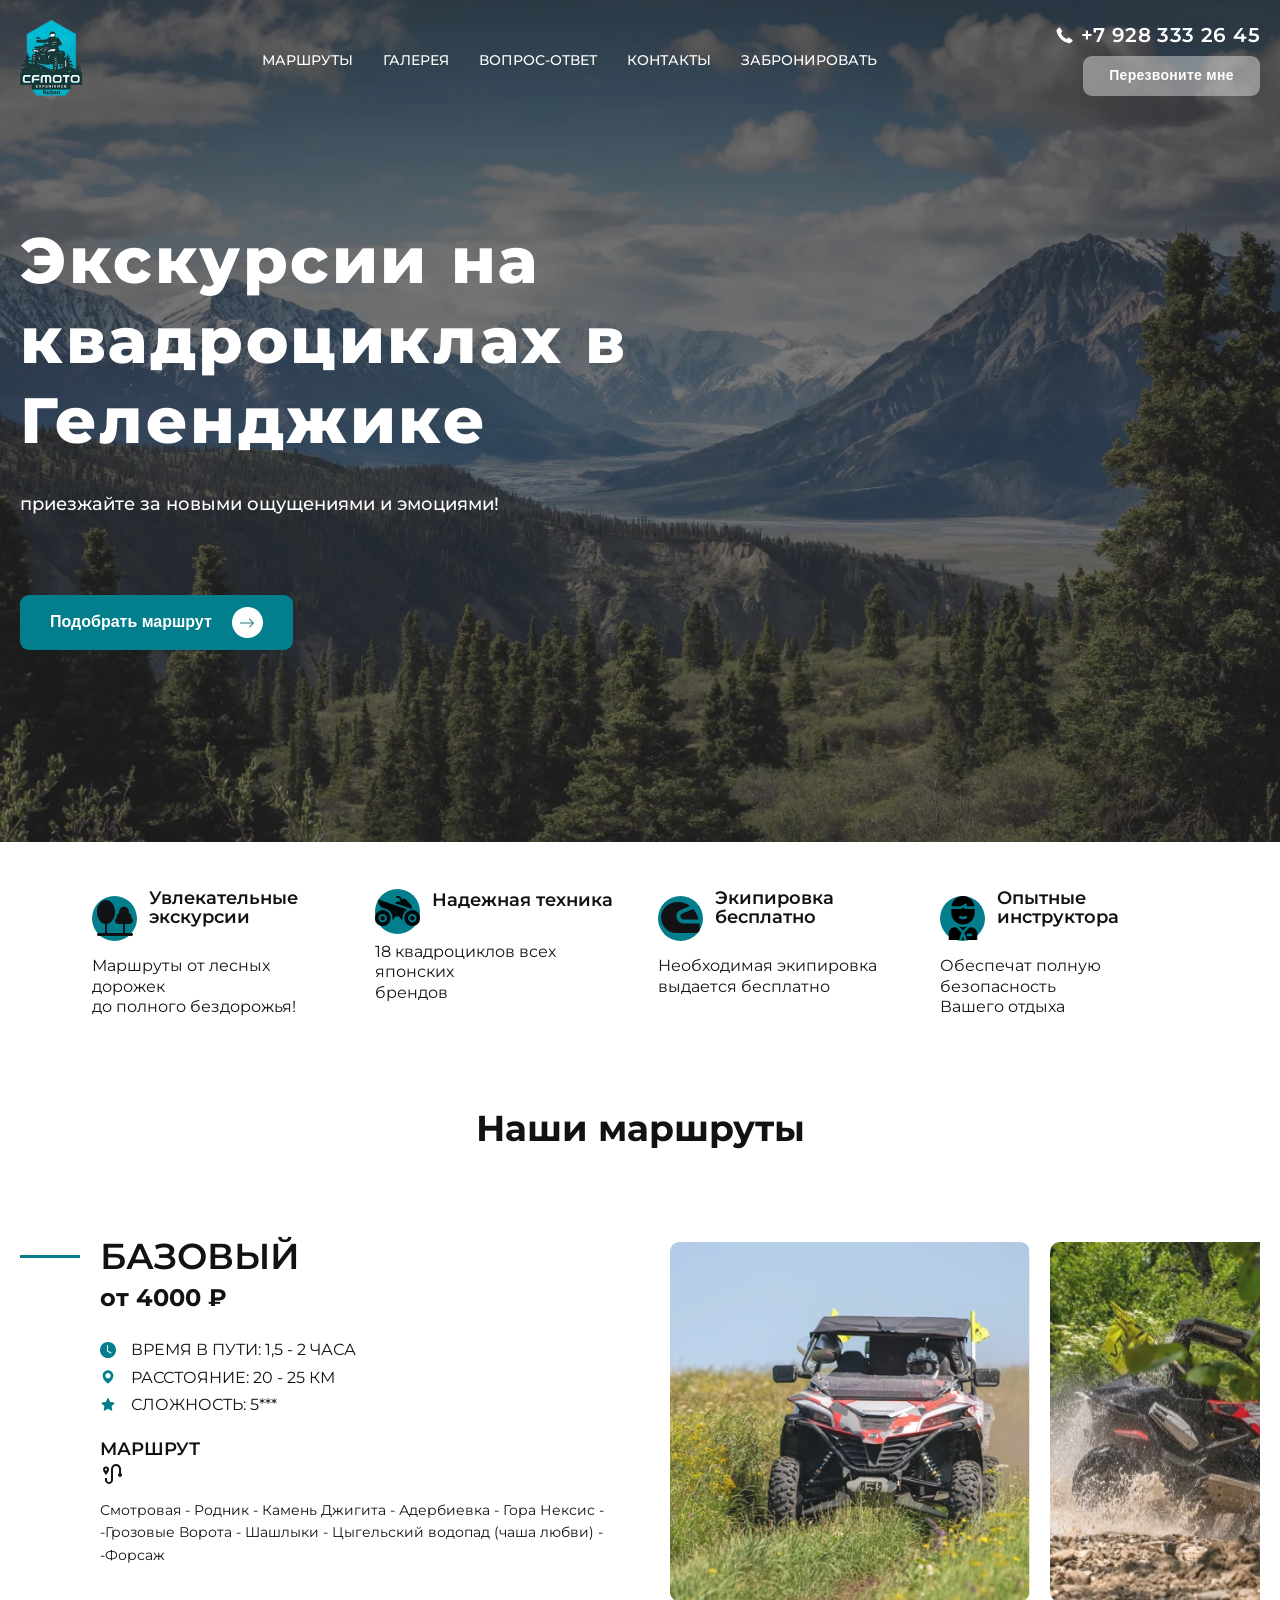
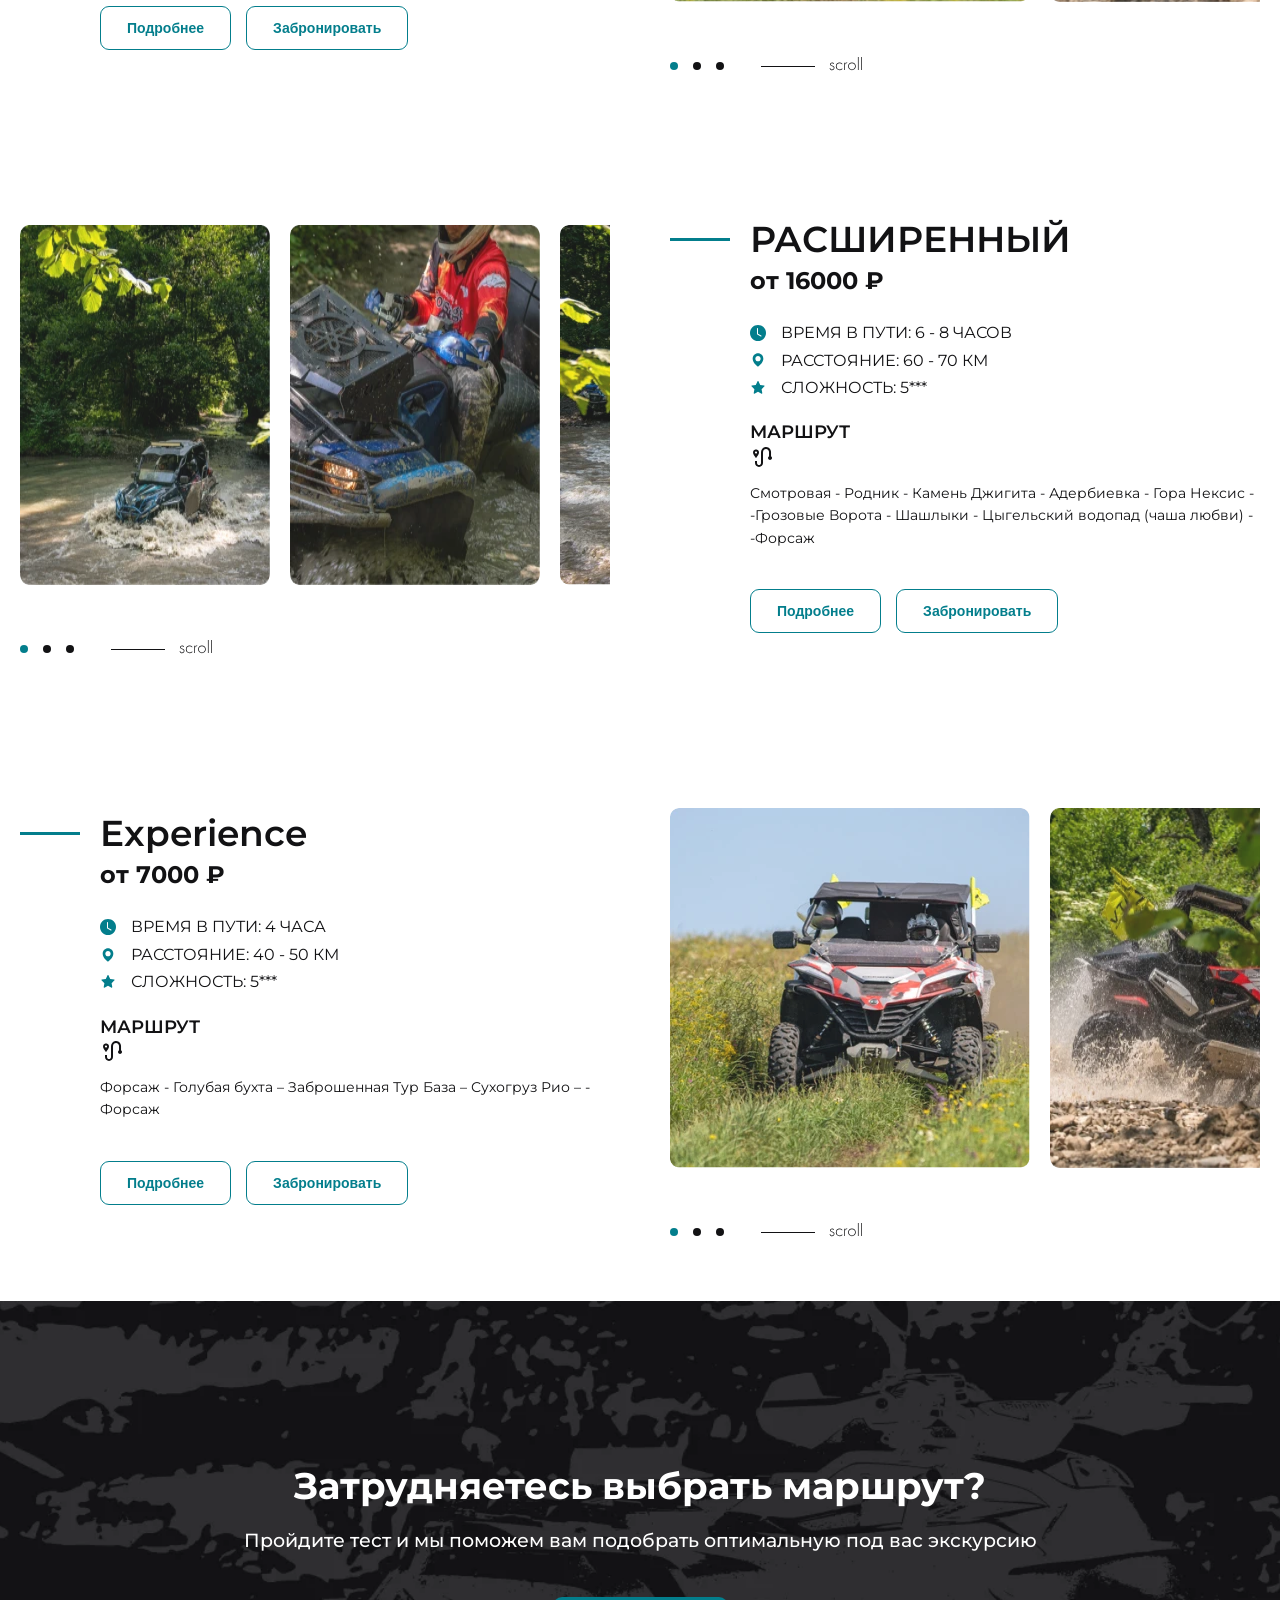
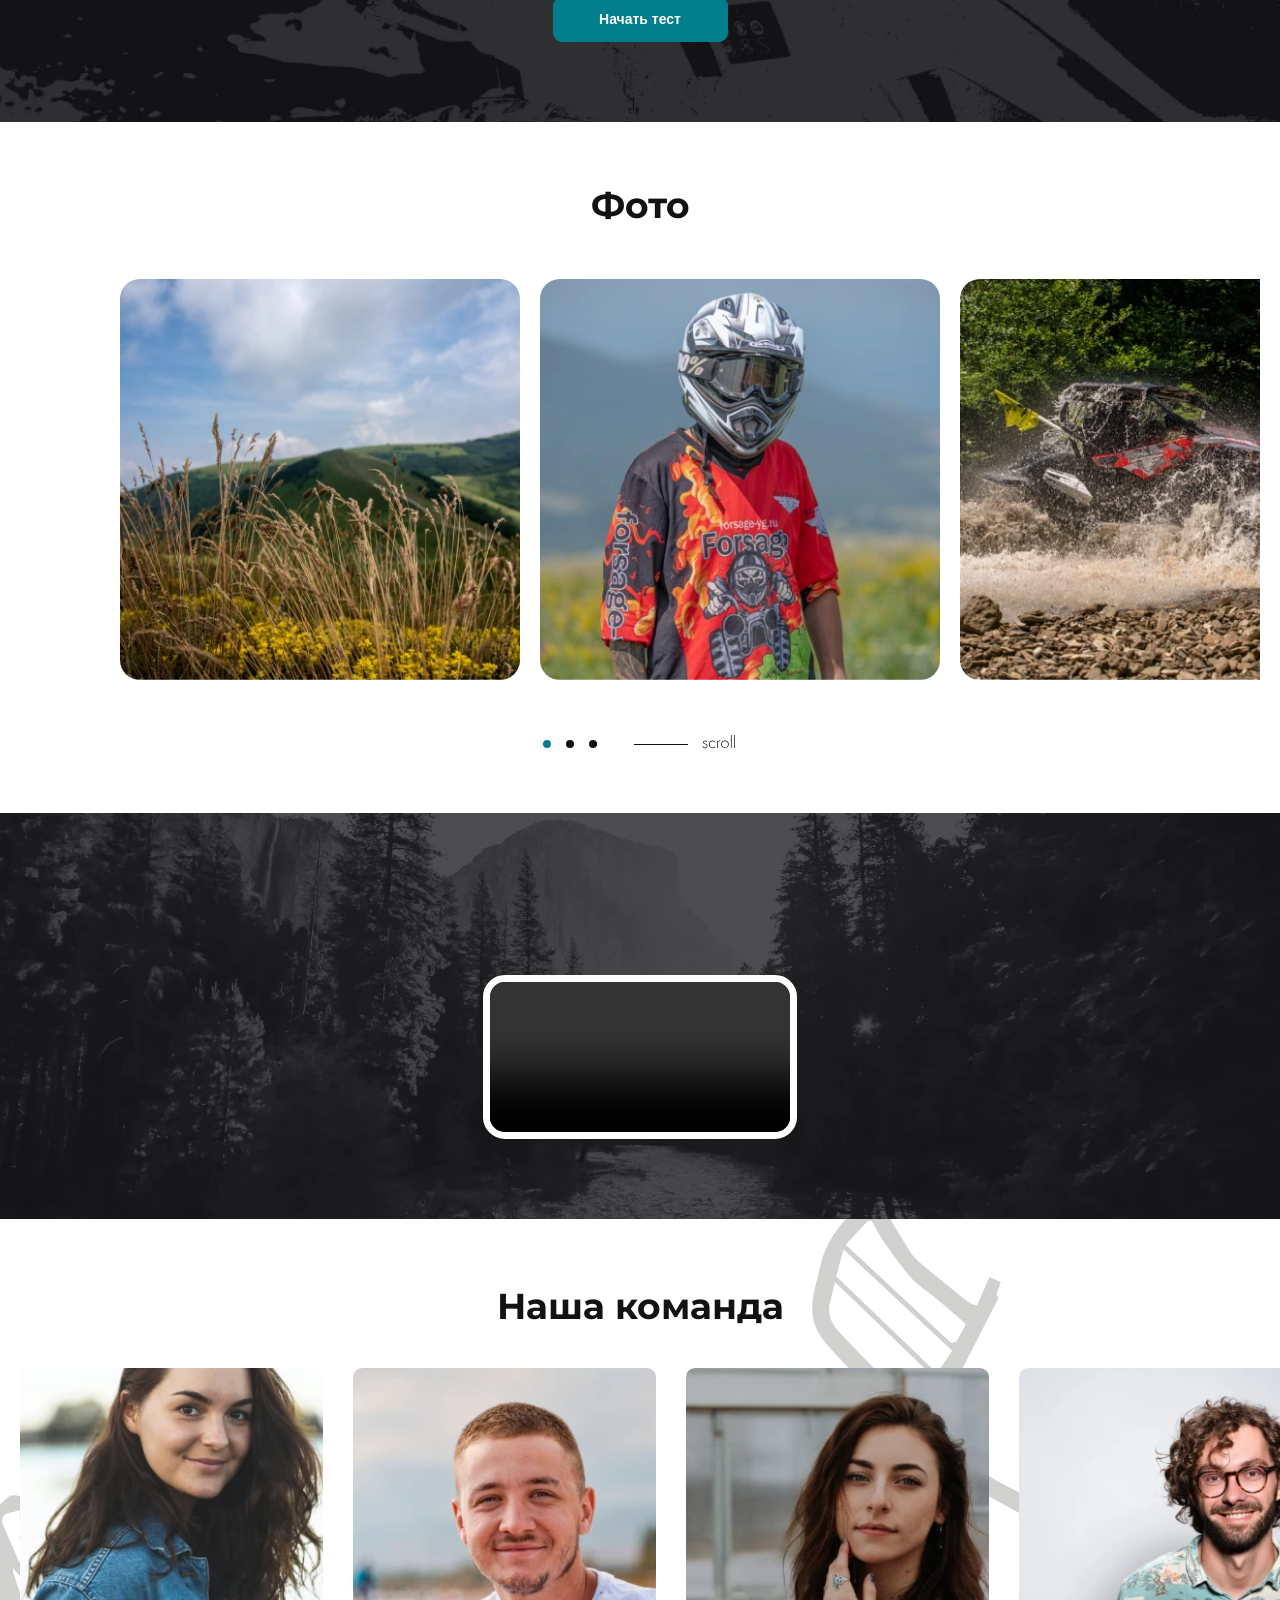
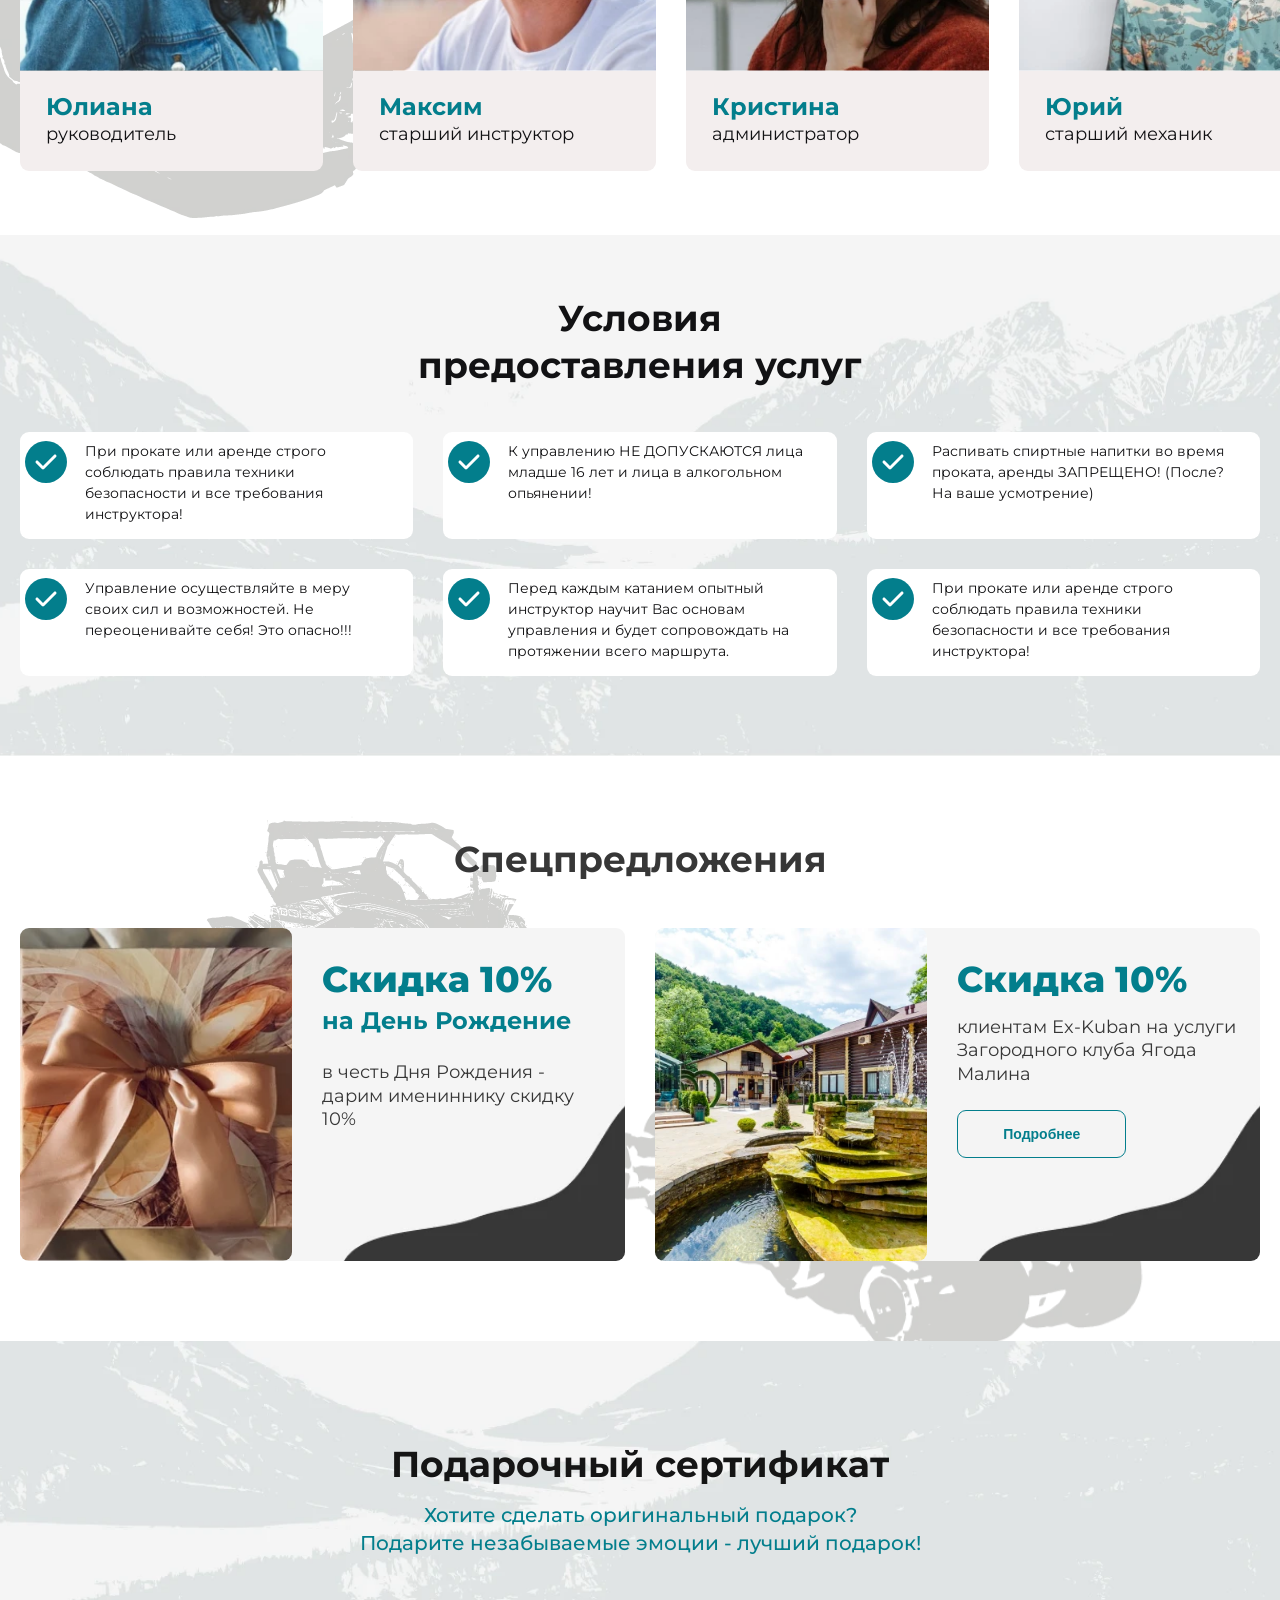
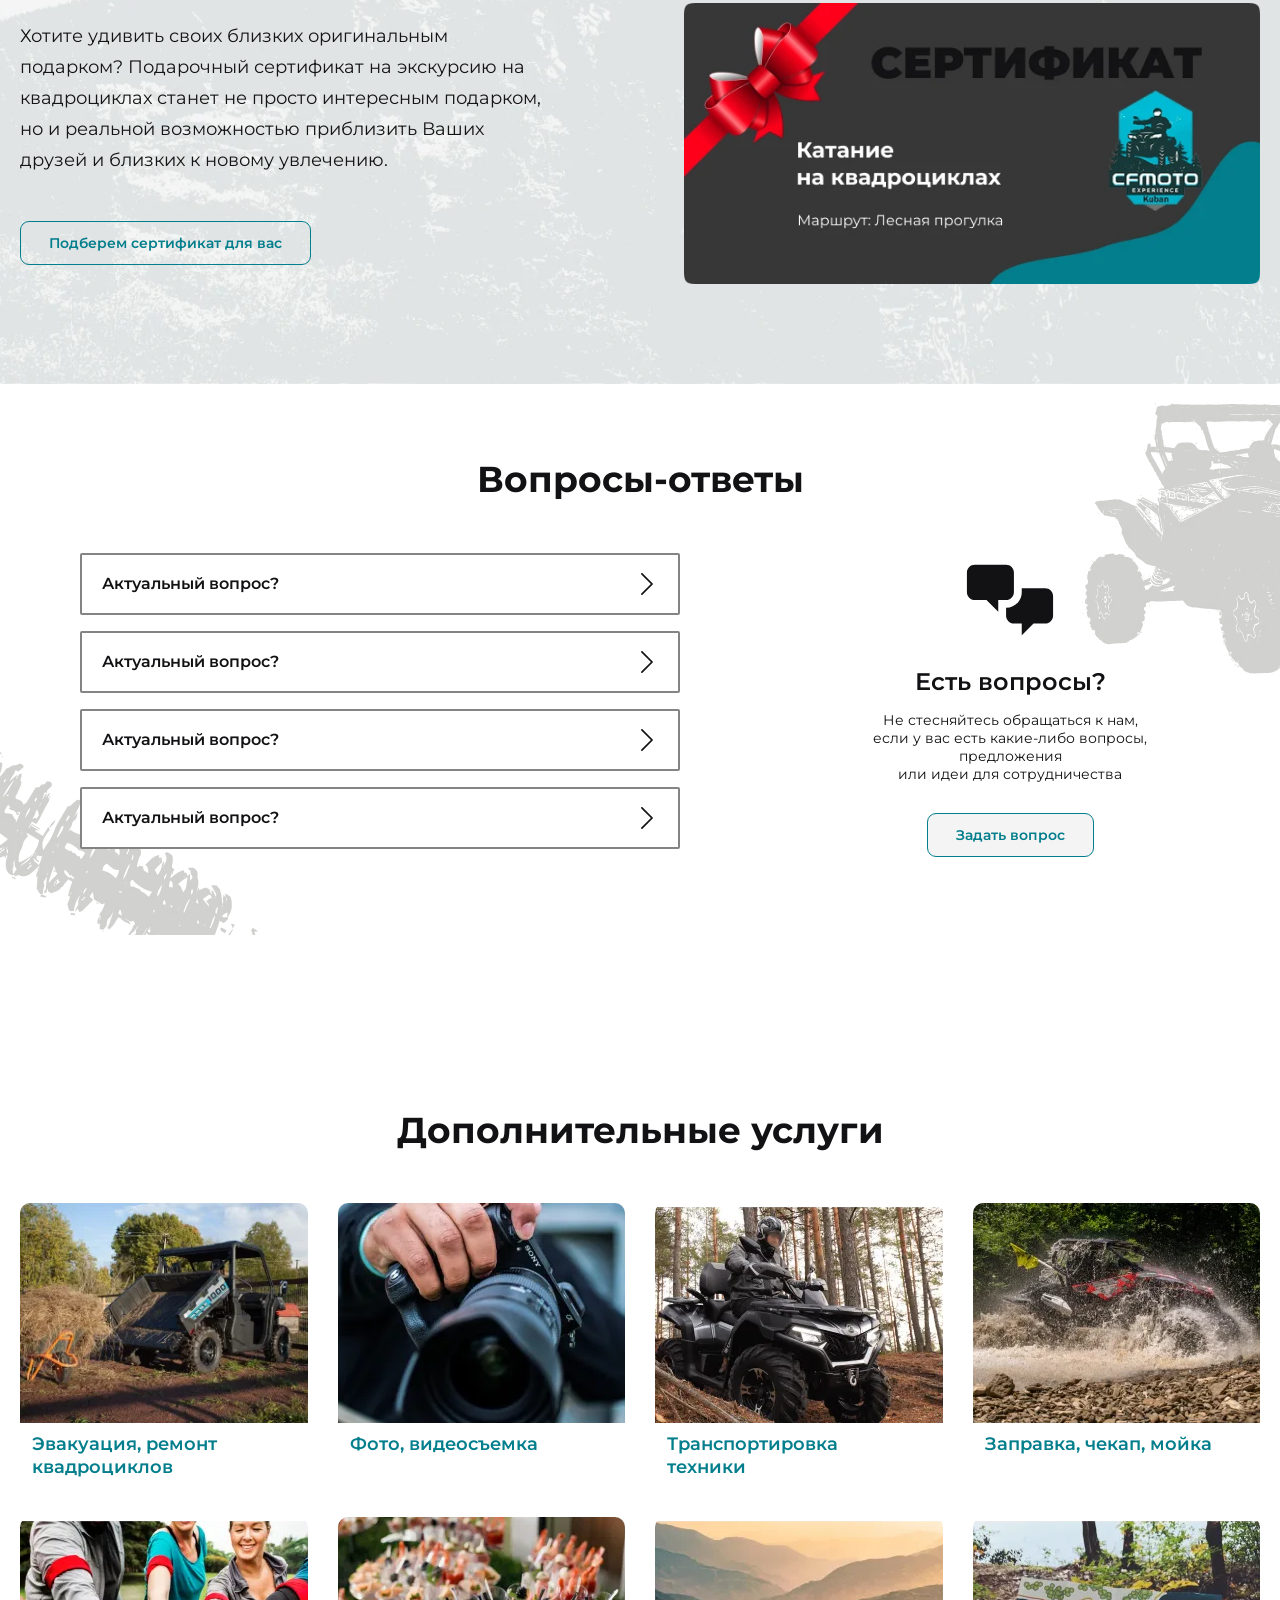
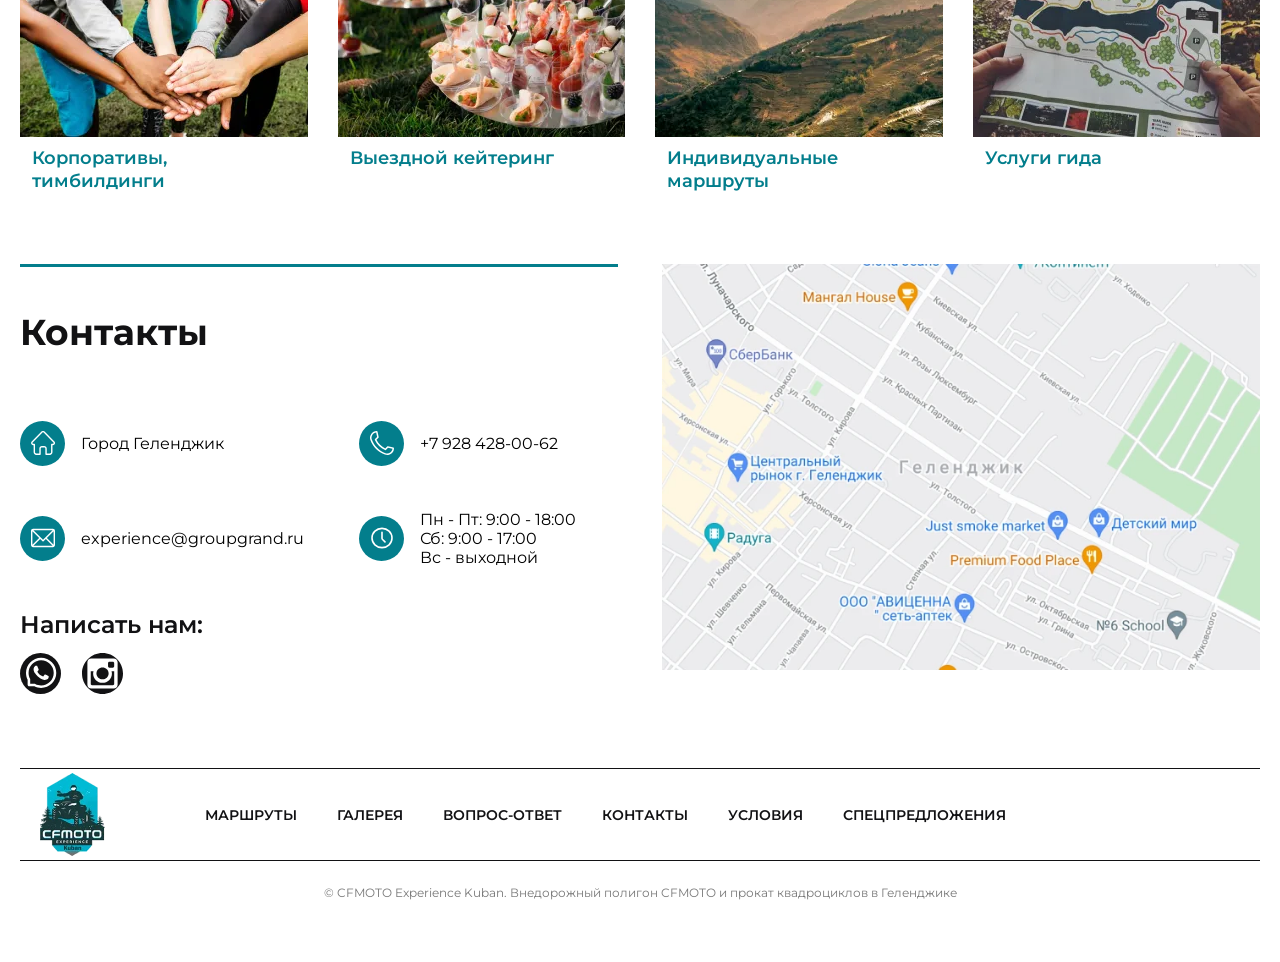
==== commit 5c31708e: "feat: add full website responsive layout" ====
--- a/index.html
+++ b/index.html
@@ -5,6 +5,8 @@
     <meta name="viewport" content="width=device-width, initial-scale=1.0" />
     <title>CFMOTO</title>
     <link rel="stylesheet" href="./assets/styles/index.css" />
+    <!-- <link rel="stylesheet" href="./assets/styles/media.css" /> -->
+
   </head>
   <body>
     <header class="header" id="header">
@@ -65,20 +67,23 @@
         <div class="container">
           <div class="advantages__wrapper">
             <div class="advantages__item">
-              <div class="advantages__icon">
+              <div class="advantages__top">
+                <div class="advantages__icon">
                 <img
                   class="icon__tree"
                   src="./assets/media/tree.svg"
                   alt="Tree icon"/>
               </div>
               <h3>Увлекательные экскурсии</h3>
+              </div>
               <p>Маршруты от лесных дорожек <br />
                 до полного бездорожья!
               </p>
             </div>
 
             <div class="advantages__item">
-              <div class="advantages__icon">
+              <div class="advantages__top">
+                <div class="advantages__icon">
                 <img
                   class="icon__motobike"
                   src="./assets/media/motorbike.svg"
@@ -86,13 +91,15 @@
                 />
               </div>
               <h3>Надежная техника</h3>
+              </div>
               <p>
                 18 квадроциклов всех японских <br />
                 брендов
               </p>
             </div>
             <div class="advantages__item">
-              <div class="advantages__icon">
+              <div class="advantages__top">
+                <div class="advantages__icon">
                 <img
                   class="icon__helmet"
                   src="./assets/media/helmet.svg"
@@ -100,13 +107,15 @@
                 />
               </div>
               <h3>Экипировка бесплатно</h3>
+              </div>
               <p>
                 Необходимая экипировка <br />
                 выдается бесплатно
               </p>
             </div>
             <div class="advantages__item">
-              <div class="advantages__icon">
+              <div class="advantages__top">
+                <div class="advantages__icon">
                 <img
                   class="icon__people"
                   src="./assets/media/instructor.svg"
@@ -114,6 +123,7 @@
                 />
               </div>
               <h3>Опытные инструктора</h3>
+              </div>
               <p>
                 Обеспечат полную безопасность <br />
                 Вашего отдыха
@@ -129,7 +139,8 @@
                     <div class="routes__list">
                         <div class="routes__item">
                         <div class="routes__content">
-                            <div class="routes__header">
+                            <div class="routes__info">
+                              <div class="routes__header">
                                 <h3 class="routes__name">БАЗОВЫЙ</h3>
                                 <p class="routes__price">от 4000 ₽</p>
                             </div>
@@ -162,6 +173,7 @@
                                 <button class="routes__btn">Подробнее</button>
                                 <button class="routes__btn">Забронировать</button>
                             </div>
+                            </div>
                         </div>
                         <div class="routes__gallery">
                             <div class="routes__slider">
@@ -190,7 +202,8 @@
                             </div>
                         </div>
                         <div class="routes__content">
-                            <div class="routes__header">
+                            <div class="routes__info">
+                              <div class="routes__header">
                                 <h3 class="routes__name">РАСШИРЕННЫЙ</h3>
                                 <p class="routes__price">от 16000 ₽</p>
                             </div>
@@ -225,9 +238,11 @@
                             </div>
                         </div>
                         </div>
+                            </div>
                         <div class="routes__item">
-                        <div class="routes__content">+
-                            <div class="routes__header">
+                        <div class="routes__content">
+                            <div class="routes__info">
+                              <div class="routes__header">
                                 <h3 class="routes__name">Experience</h3>
                                 <p class="routes__price">от 7000 ₽</p>
                             </div>
@@ -260,6 +275,7 @@
                                 <button class="routes__btn">Забронировать</button>
                             </div>
                         </div>
+                            </div>
                         <div class="routes__gallery">
                             <div class="routes__slider">
                                 <div class="routes__track">
--- a/assets/styles/media.css
+++ b/assets/styles/media.css
@@ -0,0 +1,220 @@
+@media (max-width: 1100px) {
+    .faq__content {
+        flex-direction: column;
+        align-items: center;
+        gap: 60px;
+    }
+}
+
+@media (max-width: 768px) {
+    * {
+        /* max-width: 100%; */
+    }
+    body {
+        overflow-x: hidden;
+    }
+    /* .container {
+        max-width: 100%;
+        padding: 0 20px;
+    } */
+    .header__menu {
+        display: none;
+    }
+    .hero {
+        height: auto;
+        padding: 60px 0;
+        min-height: auto;
+
+    }
+    .hero .container {
+        display: block;
+        /* flex-direction: column; */
+        /* height: auto; */
+        width: 100%;
+        max-width: 100%;
+    }
+    .hero__content {
+        flex-direction: column;
+        max-width: 100%;
+        width: 100%;
+        margin: 40px 0;
+    }
+    .hero__title {
+        font-size: 28px;
+    }
+    .advantages__wrapper {
+        grid-template-columns: repeat(2, 1fr);
+        gap: 20px;
+    }
+    .advantages__item h3 {
+        font-size: 14px;
+    }
+    .advantages__item p {
+        font-size: 12px;
+    }
+    .routes {
+        width: 100%;
+    }
+    .routes__title {
+        font-size: 24px;
+    }
+    .routes__name {
+        display: flex;
+        /* width: 100%; */
+        font-size: 24px;
+    }
+    .routes__content {
+        position: relative;
+        width: 100%;
+        order: 1;
+    }
+    .routes__content::before {
+        /* content: ""; */
+        /* display: none; */
+        position: absolute;
+        top: -8px;
+        right: 10px;
+        width: 40px;
+    }
+    .routes__item {
+        flex-direction: column;
+        gap: 20px;
+        align-items: stretch;
+    }
+    .routes__info {
+        max-width: 100%;
+        width: 100%;
+    }
+    .routes__price {
+        font-size: 18px;
+    }
+    .routes__features li {
+        font-size: 14px;
+    }
+    .routes__route_title {
+        font-size: 16px;
+    }
+    .routes__list {
+        /* flex-direction: column; */
+        gap: 40px;
+    }
+    .routes__buttons {
+        display: flex;
+        gap: 10px;
+        padding: 0 10px;
+        order: 2;
+    }
+    .routes__btn {
+        flex: 1;
+        text-align: center;
+    }
+    .routes__gallery {
+        padding: 20px;
+        width: 100%;
+        order: 3;
+    }
+    .routes__track img {
+        width: 100%;
+        /* max-width: 100%; */
+        height: auto;
+        scroll-snap-align: start;
+    }
+    
+    .about__video > video {
+        width: 100%;
+        height: auto;
+        margin-top: 40px;
+    }
+    .team__cards {
+        grid-template-columns: 1fr 1fr;
+        gap: 20px;
+    }    
+    .team__card {
+        width: 100%;
+        height: auto;
+    }
+    .team::before, .team::after {
+        display: none;
+    }
+    .conditions__cards {
+        grid-template-columns: 1fr;
+        gap: 20px;
+    }
+    .offers__cards {
+        flex-direction: column;
+    }
+    .offers__card {
+        flex-direction: column;
+    }
+    .offers__img, .offers__content {
+        width: 100%;
+    }
+    .offers__img {
+        height: 200px;
+    }
+    .certificate__content {
+        flex-direction: column;
+        gap: 30px;
+    }
+    .certificate__text {
+        max-width: 100%;
+    }
+    .certificate__content {
+        gap: 30px;
+    }
+    .certificate__img img {
+        width: 100%;
+        height: auto;
+    }
+    .certificate__title {
+        font-size: 24px;
+    }
+    .certificate__subtitle {
+        font-size: 14px;
+    }
+    .certificate__text {
+        font-size: 14px;
+    }
+    .extra__title {
+        font-size: 24px;
+    }
+    .extra__text {
+        font-size: 14px;
+    }
+    .extra__cards {
+        grid-template-columns: 1fr 1fr;
+        /* gap: 16px; */
+    }
+    .extra__card img {
+        height: auto;
+    }
+    .footer__top .container {
+        flex-direction: column;
+        gap: 30px;
+    }
+    .footer__content {
+        flex-direction: column;
+        gap: 30px;
+    }
+    .footer__contact__list {
+        grid-template-columns: 1fr;
+        gap: 20px;
+    }
+    .footer__nav ul {
+        flex-direction: column;
+        align-items: center;
+        gap: 15px;
+    }
+    .footer__nav__wrapper {
+        justify-content: center;
+    }
+}
+
+@media (max-width: 480px) {
+    .extra__cards {
+        grid-template-columns: 1fr;
+    }
+    .advantages__wrapper {
+        grid-template-columns: 1fr;
+    }
+}
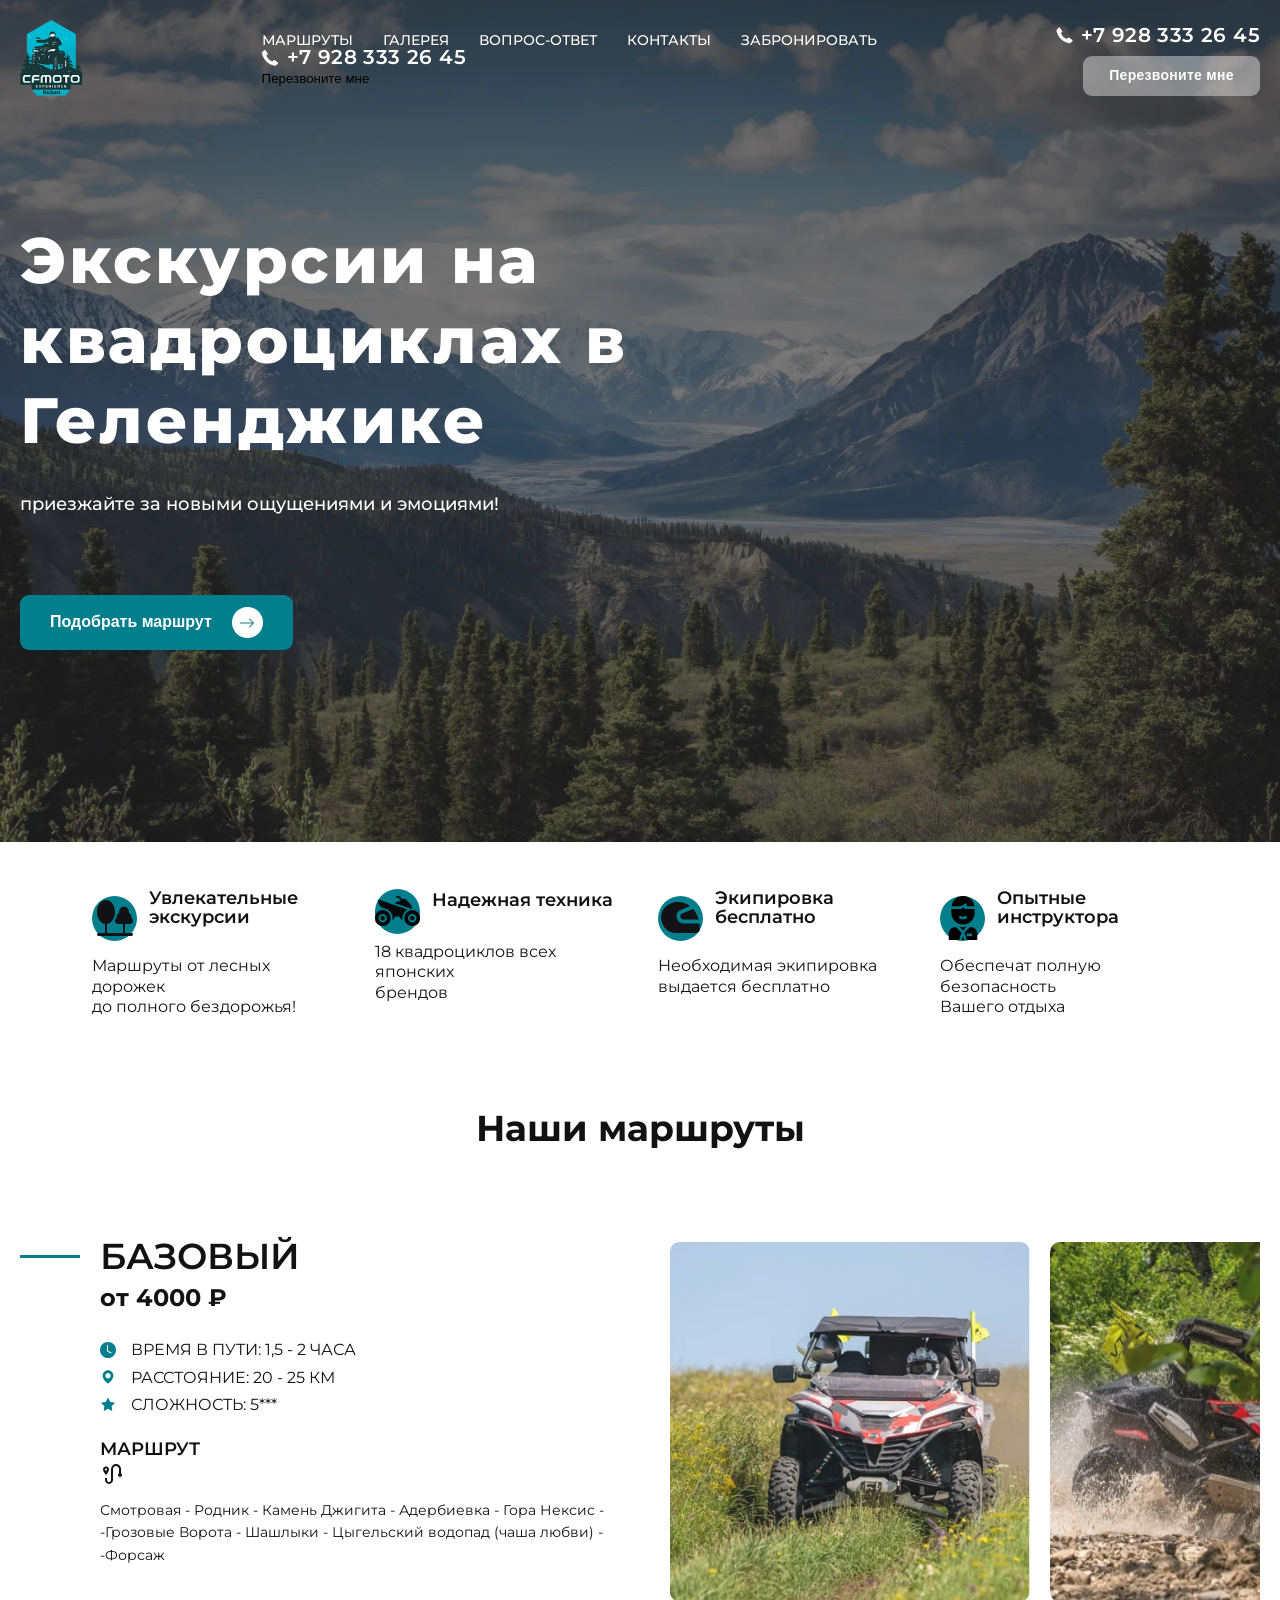
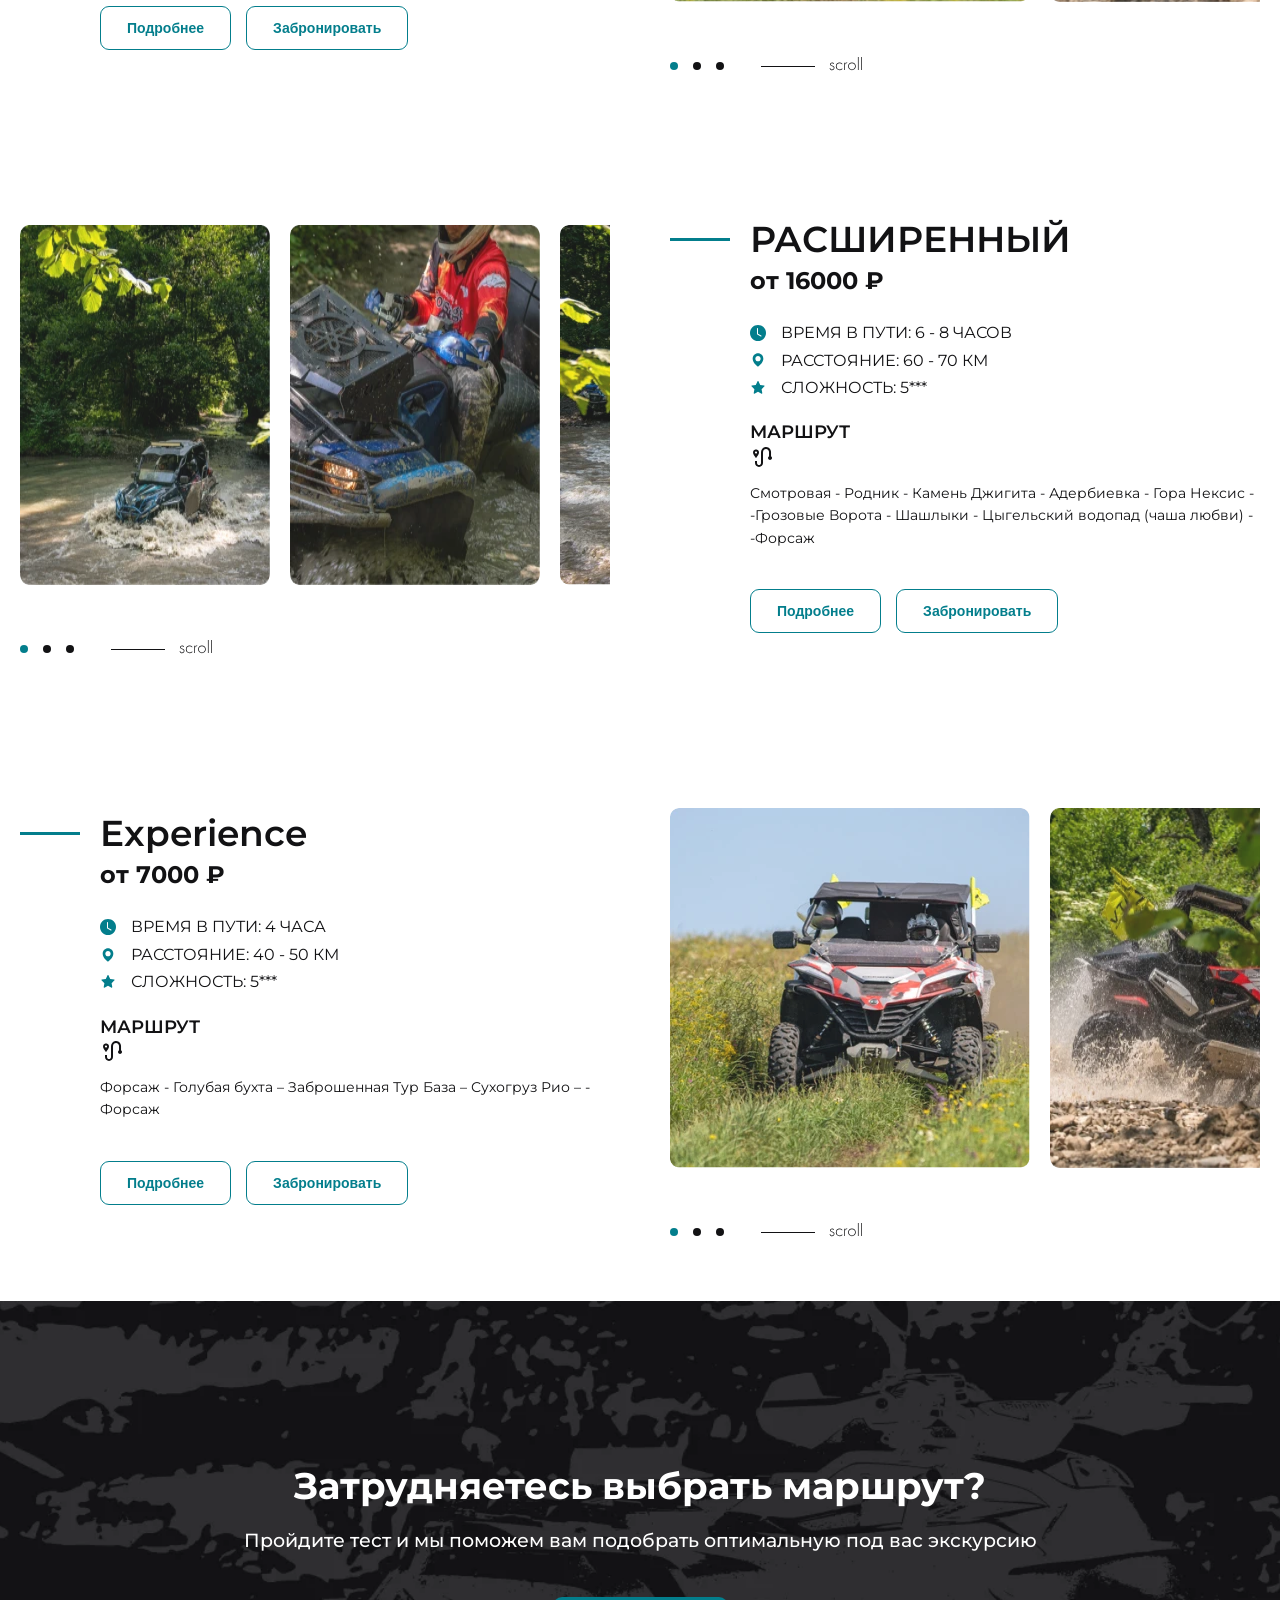
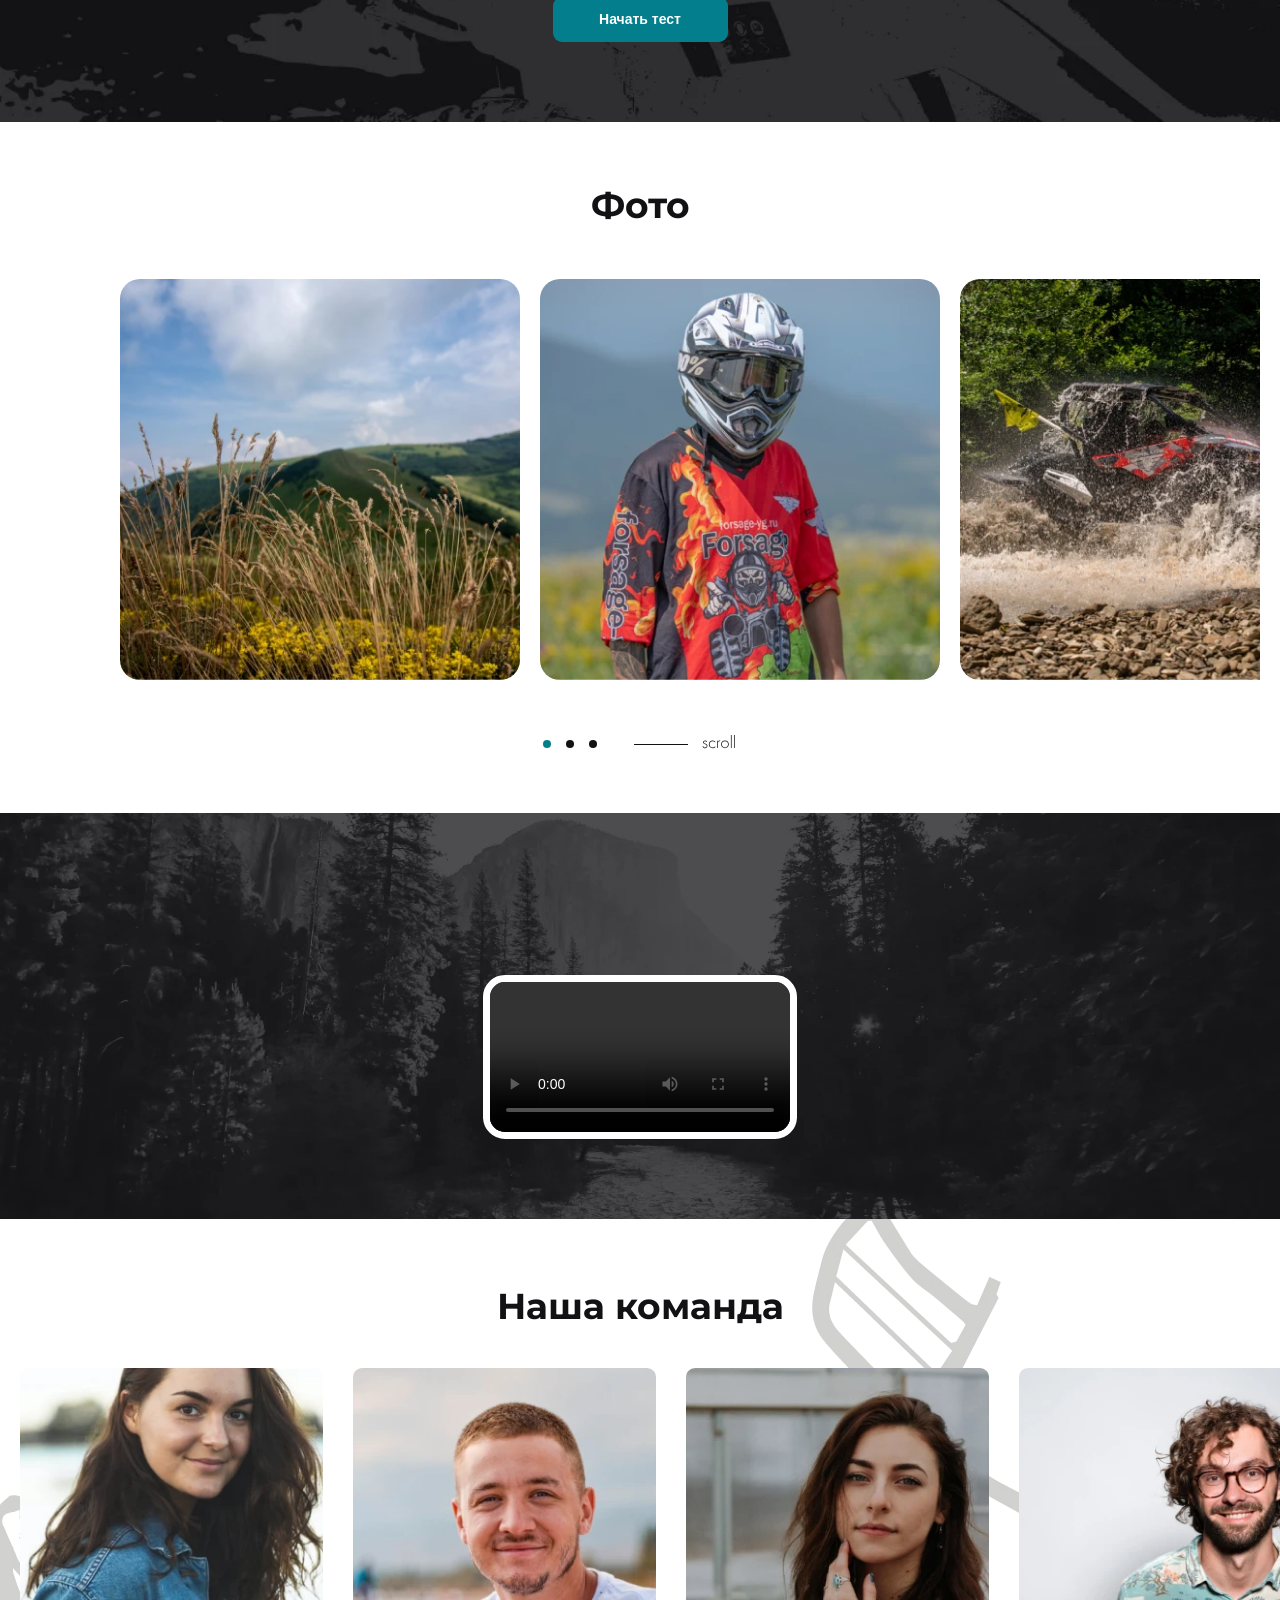
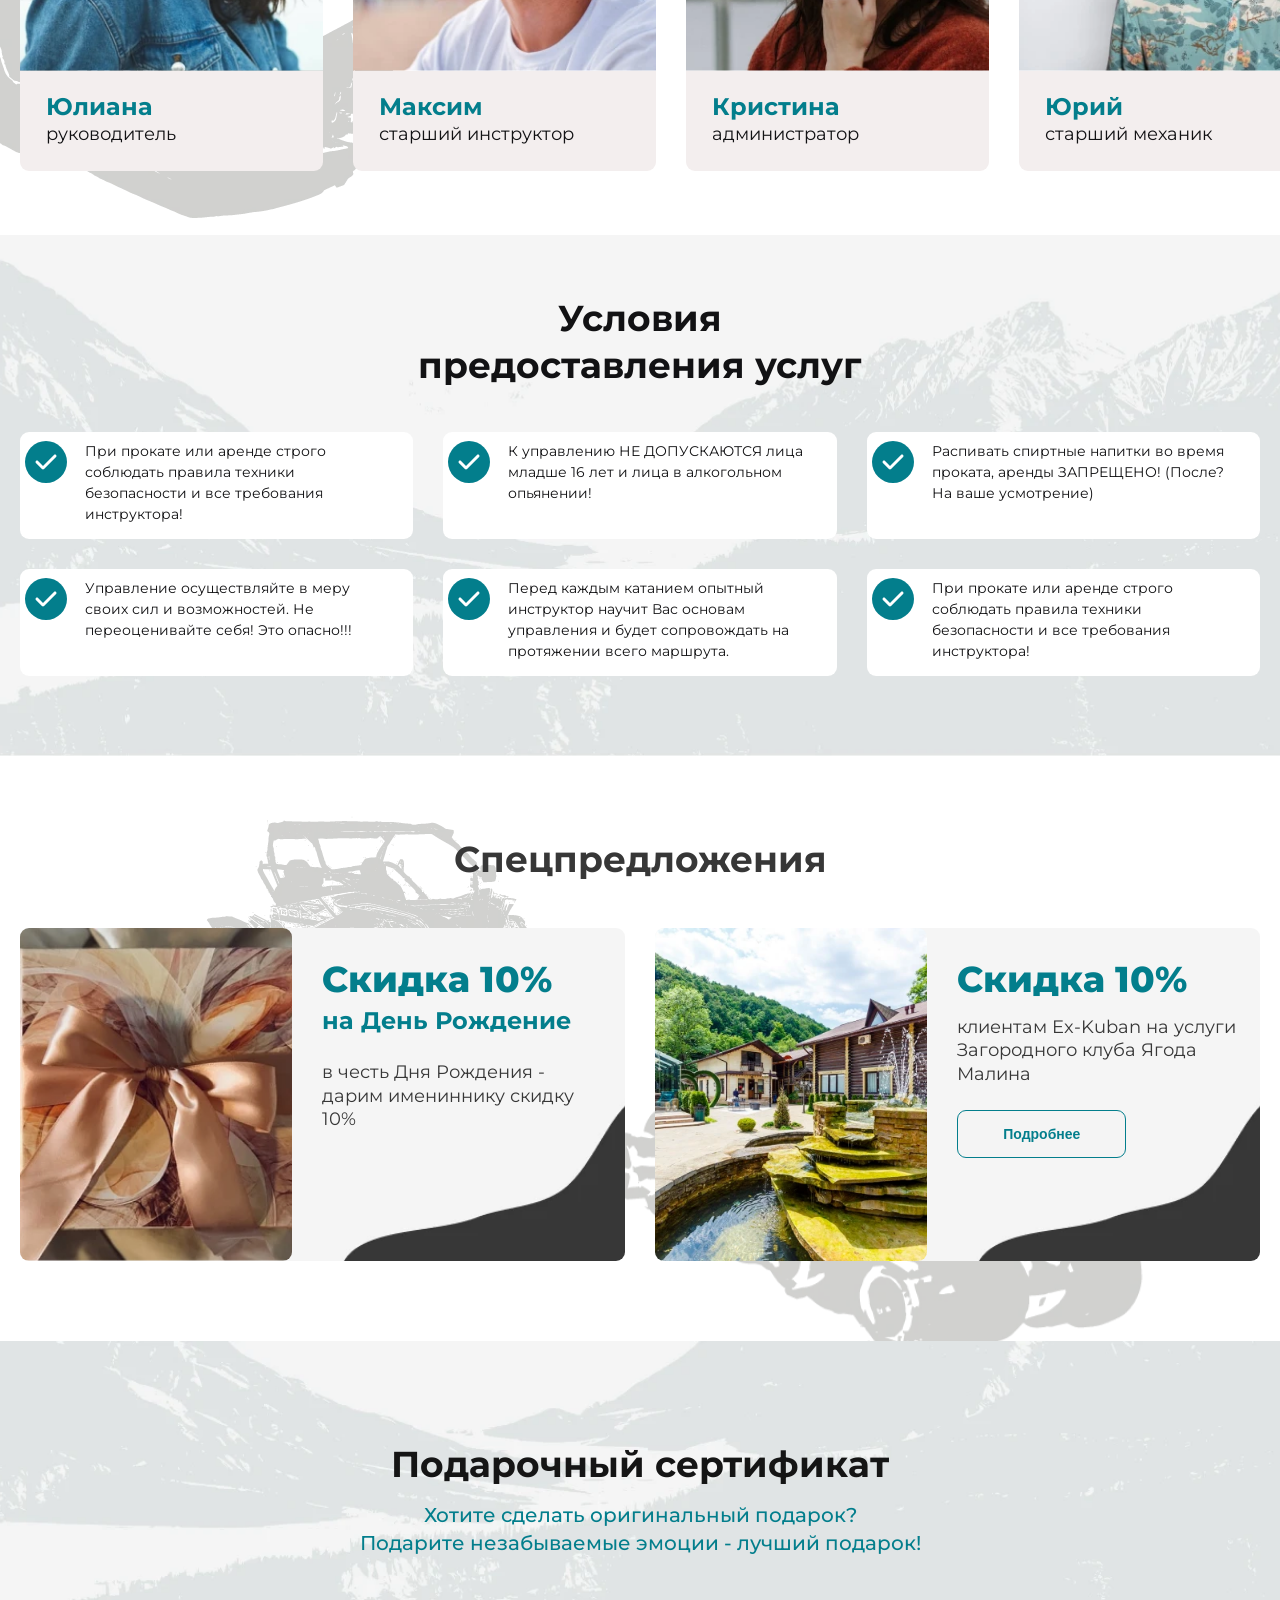
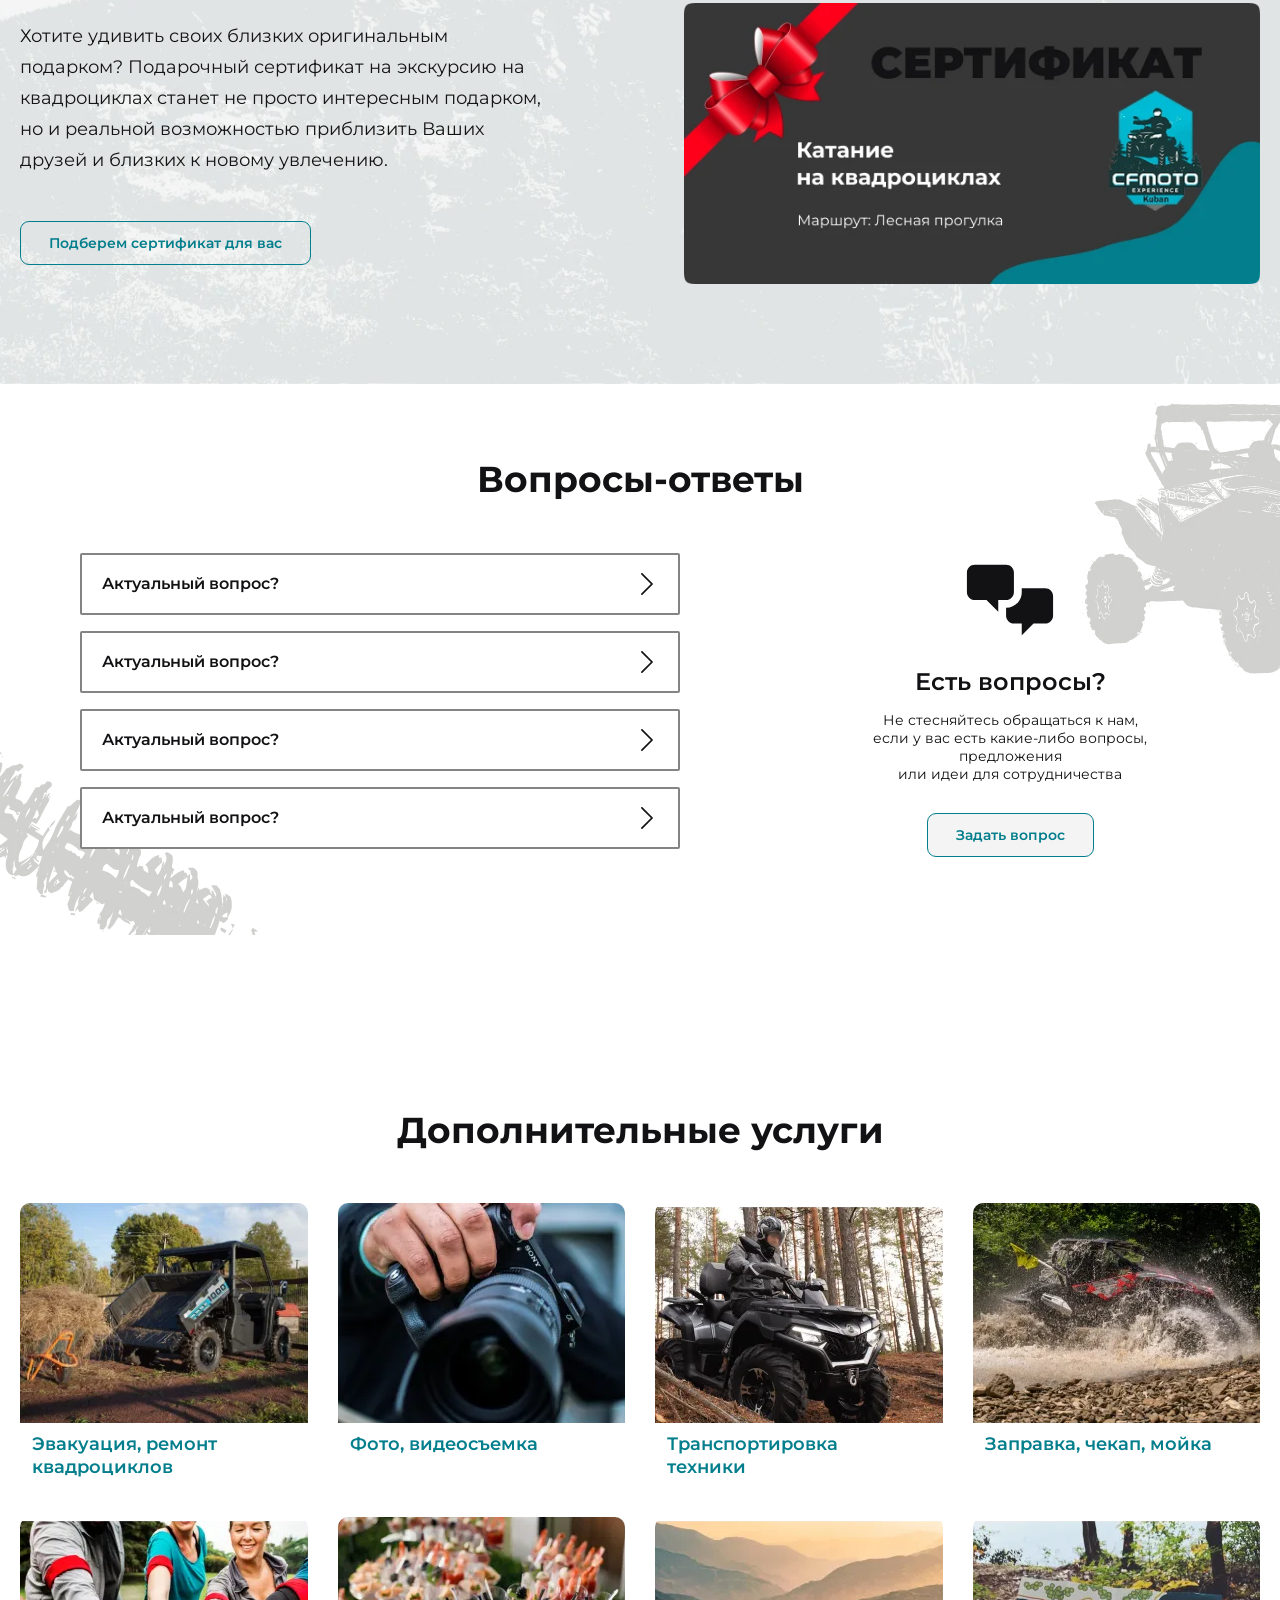
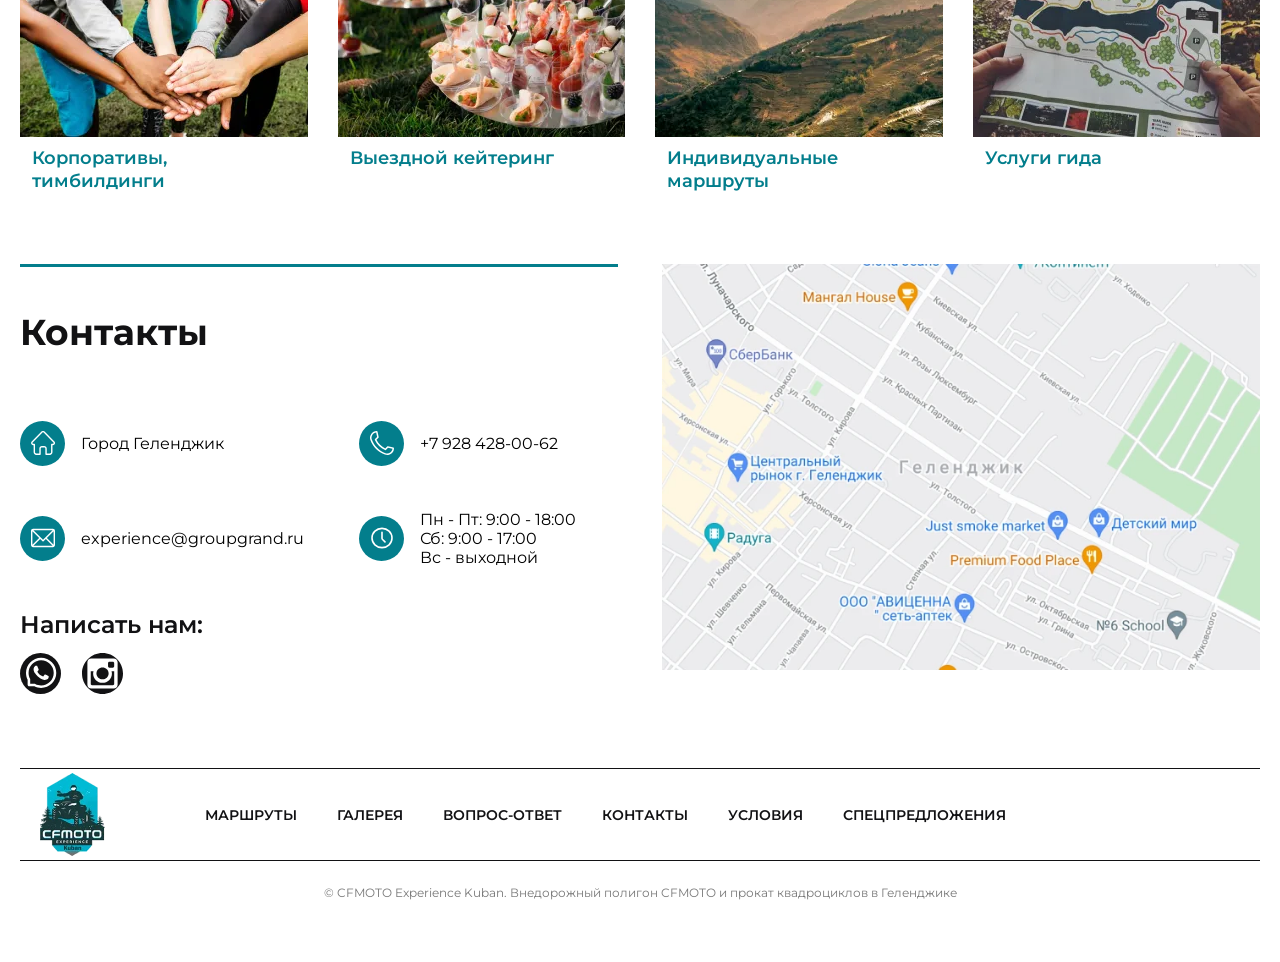
==== commit f11ffbbd: "add burger menu and modal window" ====
--- a/index.html
+++ b/index.html
@@ -9,6 +9,7 @@
 
   </head>
   <body>
+    
     <header class="header" id="header">
       <div class="container">
         <div class="header__wrapper">
@@ -18,6 +19,7 @@
             </a>
           </div>
           <nav class="header__nav">
+            <div class="nav__close" id="close"></div>
             <ul class="header__menu">
               <li class="header__item">
                 <a href="#routes">Маршруты</a>
@@ -35,13 +37,26 @@
                 <a href="#booking">Забронировать</a>
               </li>
             </ul>
+            <div class="header__mobile__contact">
+              <a href="tel:+79283332645" class="header__phone">
+                <img src="./assets/media/burger-phone.svg" alt="">
+                +7 928 333 26 45
+              </a>
+              <button class="header__callback__mobile">Перезвоните мне</button>
+            </div>
           </nav>
+          <div class="overlay" id="overlay"></div>
           <div class="header__contacts">
             <a href="tel:+79283332645" class="header__phone">
               <img src="./assets/media/phone.svg" alt="phone" />
               +7 928 333 26 45
             </a>
             <button class="header__callback">Перезвоните мне</button>
+          </div>
+          <div class="header__burger" id="burger">
+            <span></span>
+            <span></span>
+            <span></span>
           </div>
         </div>
       </div>
@@ -55,7 +70,7 @@
             <p class="hero__desc">
               приезжайте за новыми ощущениями и эмоциями!
             </p>
-            <button class="hero__btn">
+            <button class="hero__btn open-modal">
               Подобрать маршрут
               <img src="./assets/media/hero-arrow-right.webp" alt="arrow" />
             </button>
@@ -171,7 +186,7 @@
                             </div>
                             <div class="routes__buttons">
                                 <button class="routes__btn">Подробнее</button>
-                                <button class="routes__btn">Забронировать</button>
+                                <button class="routes__btn open-modal">Забронировать</button>
                             </div>
                             </div>
                         </div>
@@ -234,7 +249,7 @@
                             </div>
                             <div class="routes__buttons">
                                 <button class="routes__btn">Подробнее</button>
-                                <button class="routes__btn">Забронировать</button>
+                                <button class="routes__btn open-modal">Забронировать</button>
                             </div>
                         </div>
                         </div>
@@ -272,7 +287,7 @@
                             </div>
                             <div class="routes__buttons">
                                 <button class="routes__btn">Подробнее</button>
-                                <button class="routes__btn">Забронировать</button>
+                                <button class="routes__btn open-modal">Забронировать</button>
                             </div>
                         </div>
                             </div>
@@ -298,7 +313,7 @@
                 <div class="test__wrapper">
                 <h2 class="test__title">Затрудняетесь выбрать маршрут? </h2>
                 <p class="test__desc">Пройдите тест и мы поможем вам подобрать оптимальную под вас экскурсию</p>
-                <button class="test__btn">Начать тест</button>
+                <button class="test__btn open-modal">Начать тест</button>
                 </div>
             </div>
       </section>
@@ -416,7 +431,7 @@
                   <div class="offers__content">
                     <h3 class="offers_card_title">Скидка 10%</h3>
                     <p class="offers__text">клиентам Ex-Kuban на услуги Загородного клуба Ягода Малина</p>
-                    <button class="offers__btn">Подробнее</button>
+                    <button class="offers__btn open-modal">Подробнее</button>
                   </div>
                 </li>
               </ul>
@@ -432,7 +447,7 @@
               <div class="certificate__content">
                 <div class="certificate__text">
                   <p>Хотите удивить своих близких оригинальным подарком? Подарочный сертификат на экскурсию на квадроциклах станет не просто интересным подарком, но и реальной возможностью приблизить Ваших друзей и близких к новому увлечению.</p>
-                    <a href="#" class="certificate__btn">Подберем сертификат для вас</a>
+                    <a href="#" class="certificate__btn open-modal">Подберем сертификат для вас</a>
                 </div>
                 <div class="certificate__img">
                   <img src="./assets/media/certificate-img.webp" alt="certificate">
@@ -499,7 +514,7 @@
                   <p class="faq__contact-text">
                     Не стесняйтесь обращаться к нам, <br>если у вас есть какие-либо вопросы, предложения <br>или идеи для сотрудничества
                   </p>
-                  <a href="#" class="faq__btn">Задать вопрос</a>
+                  <a href="#" class="faq__btn open-modal">Задать вопрос</a>
                 </div>
               </div>
             </div>
@@ -663,6 +678,18 @@
         </div>
     </footer>
     
+    <div class="modal">
+      <div class="modal__content">
+        <span class="modal__close">×</span>
+        <h2>Оставить заявку</h2>
+        <input id="nameInput" type="text" placeholder="Как к Вам обращаться?">
+        <span class="error name-error"></span>
+        <input id="phoneInput" type="tel" placeholder="+996 ___ ___ ___">
+        <span class="error phone-error"></span>
+        <button type="button" class="btn__modal">Отправить</button>
+      </div>
+    </div>
+    <script src="./assets/js/script.js"></script>
 </body>
 </html>
 
--- a/assets/styles/media.css
+++ b/assets/styles/media.css
@@ -13,12 +13,99 @@
     body {
         overflow-x: hidden;
     }
-    /* .container {
-        max-width: 100%;
-        padding: 0 20px;
+    .header__menu {
+        display: flex;
+        flex-direction: column;
+        gap: 25px;
+    }
+    .header__burger {
+        display: flex;
+        position: relative;
+        z-index: 30;
+    }
+    .header__nav {
+        position: fixed;
+        top: -100%;
+        left: 0;
+        width: 100%;
+        height: 100vh;
+        /* background: #fff; */
+        background: rgba(18, 18, 20, 0.8);
+        backdrop-filter: blur(5px);
+        -webkit-backdrop-filter: blur(5px);
+        /* transition: .4s; */
+        transition: top .4s cubic-bezier(0.77, 0, 0.175, 1), opacity .3s;
+        padding: 120px 20px;
+        z-index: 20;
+    }
+    .header__nav.active {
+        top: 0;
+    }
+    .header__menu {
+        display: flex;
+        flex-direction: column;
+        gap: 20px;
+    }
+    .header__menu li {
+        border-bottom: 1px solid rgba(255, 255, 255, 0.3);
+        padding: 10px 0;
+        opacity: 0;
+        transform: translateX(20px);
+        transition: all .5s ease;
+    }
+    .header__nav.active .header__menu li {
+        opacity: 1;
+        transform: translateY(0);
+    }
+    .header__nav.active .header__menu li:nth-child(1) {
+        transition-delay: .1s;
+    }
+    .header__nav.active .header__menu li:nth-child(2) {
+        transition-delay: .2s;
+    }
+    .header__nav.active .header__menu li:nth-child(3) {
+        transition-delay: .3s;
+    }
+    .header__nav.active .header__menu li:nth-child(4) {
+        transition-delay: .4s;
+    }
+    .header__nav.active .header__menu li:nth-child(5) {
+        transition-delay: .5s;
+    }
+    
+    .header__contacts {
+        display: none;
+    }
+    .header__mobile__contact {
+        margin-top: 40px;
+        display: flex;
+        flex-direction: column;
+        gap: 15px;
+    }
+    .header__phone {
+        font-weight: 600;
+        font-size: 20px;
+        line-height: 105%;
+        letter-spacing: 0.02em;
+        color: #fff;
+    }
+    .header__callback__mobile {
+        border-radius: 9px;
+        width: 177px;
+        height: 40px;
+        background: rgba(255, 255, 255, 0.4);
+        /* background: linear-gradient(135deg, #ffffff, #dcdcdc); */
+    }
+    /* .header__callback__mobile:hover {
+        background: #037e8c;
     } */
-    .header__menu {
-        display: none;
+    .header__callback__mobile.active {
+        transform: scale(0.97);
+        transition: .2s;
+        background: #037e8c;
+    }
+    .header__menu a:active {
+        opcity:0.6
     }
     .hero {
         height: auto;
@@ -28,8 +115,6 @@
     }
     .hero .container {
         display: block;
-        /* flex-direction: column; */
-        /* height: auto; */
         width: 100%;
         max-width: 100%;
     }
@@ -69,8 +154,6 @@
         order: 1;
     }
     .routes__content::before {
-        /* content: ""; */
-        /* display: none; */
         position: absolute;
         top: -8px;
         right: 10px;
@@ -200,16 +283,27 @@
         grid-template-columns: 1fr;
         gap: 20px;
     }
+    .footer__nav {
+        display: flex;
+        flex-direction: column;
+        align-items: flex-end;
+        gap: 8px;
+    }
+    .footer__nav a {
+        text-align: right;
+    }
     .footer__nav ul {
         flex-direction: column;
-        align-items: center;
-        gap: 15px;
+        align-items: flex-start;
+        gap: 5px;
     }
     .footer__nav__wrapper {
         justify-content: center;
     }
+    .modal__content {
+        max-width: 500px;
+    }
 }
-
 @media (max-width: 480px) {
     .extra__cards {
         grid-template-columns: 1fr;
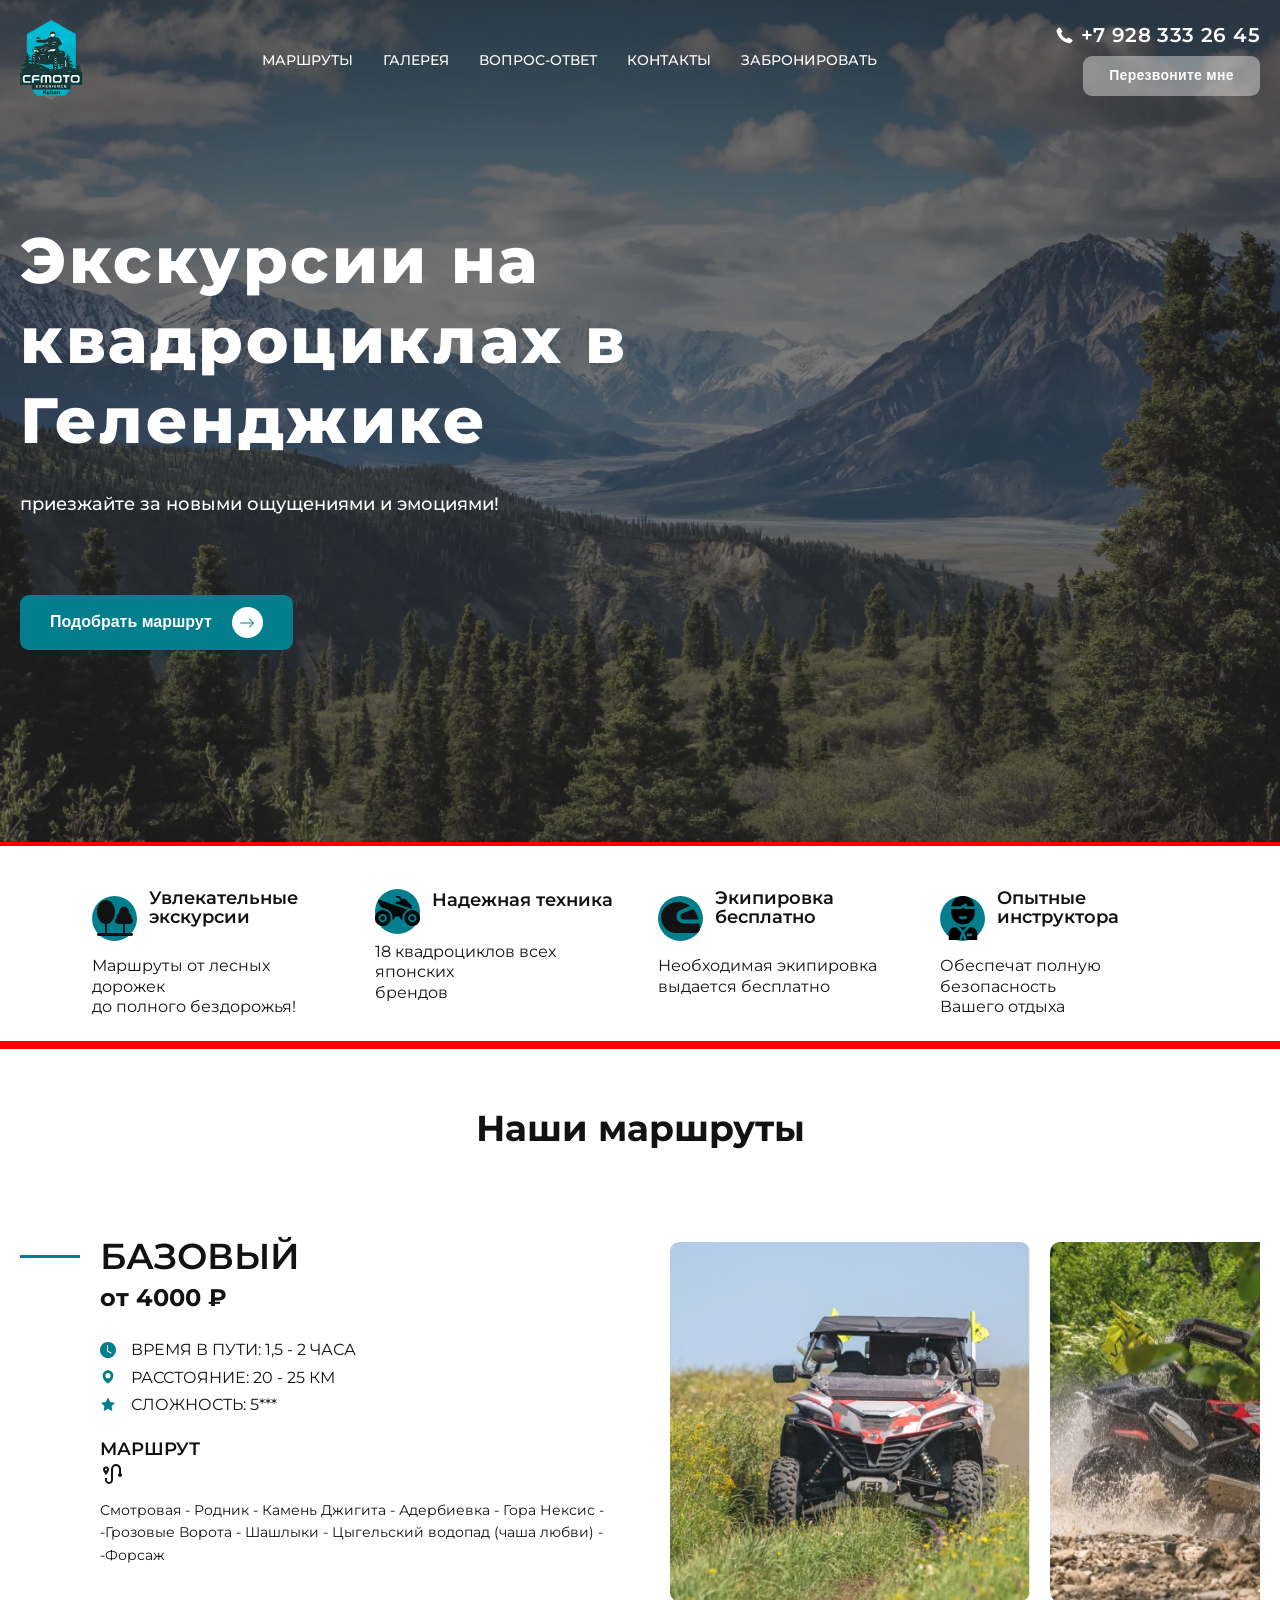
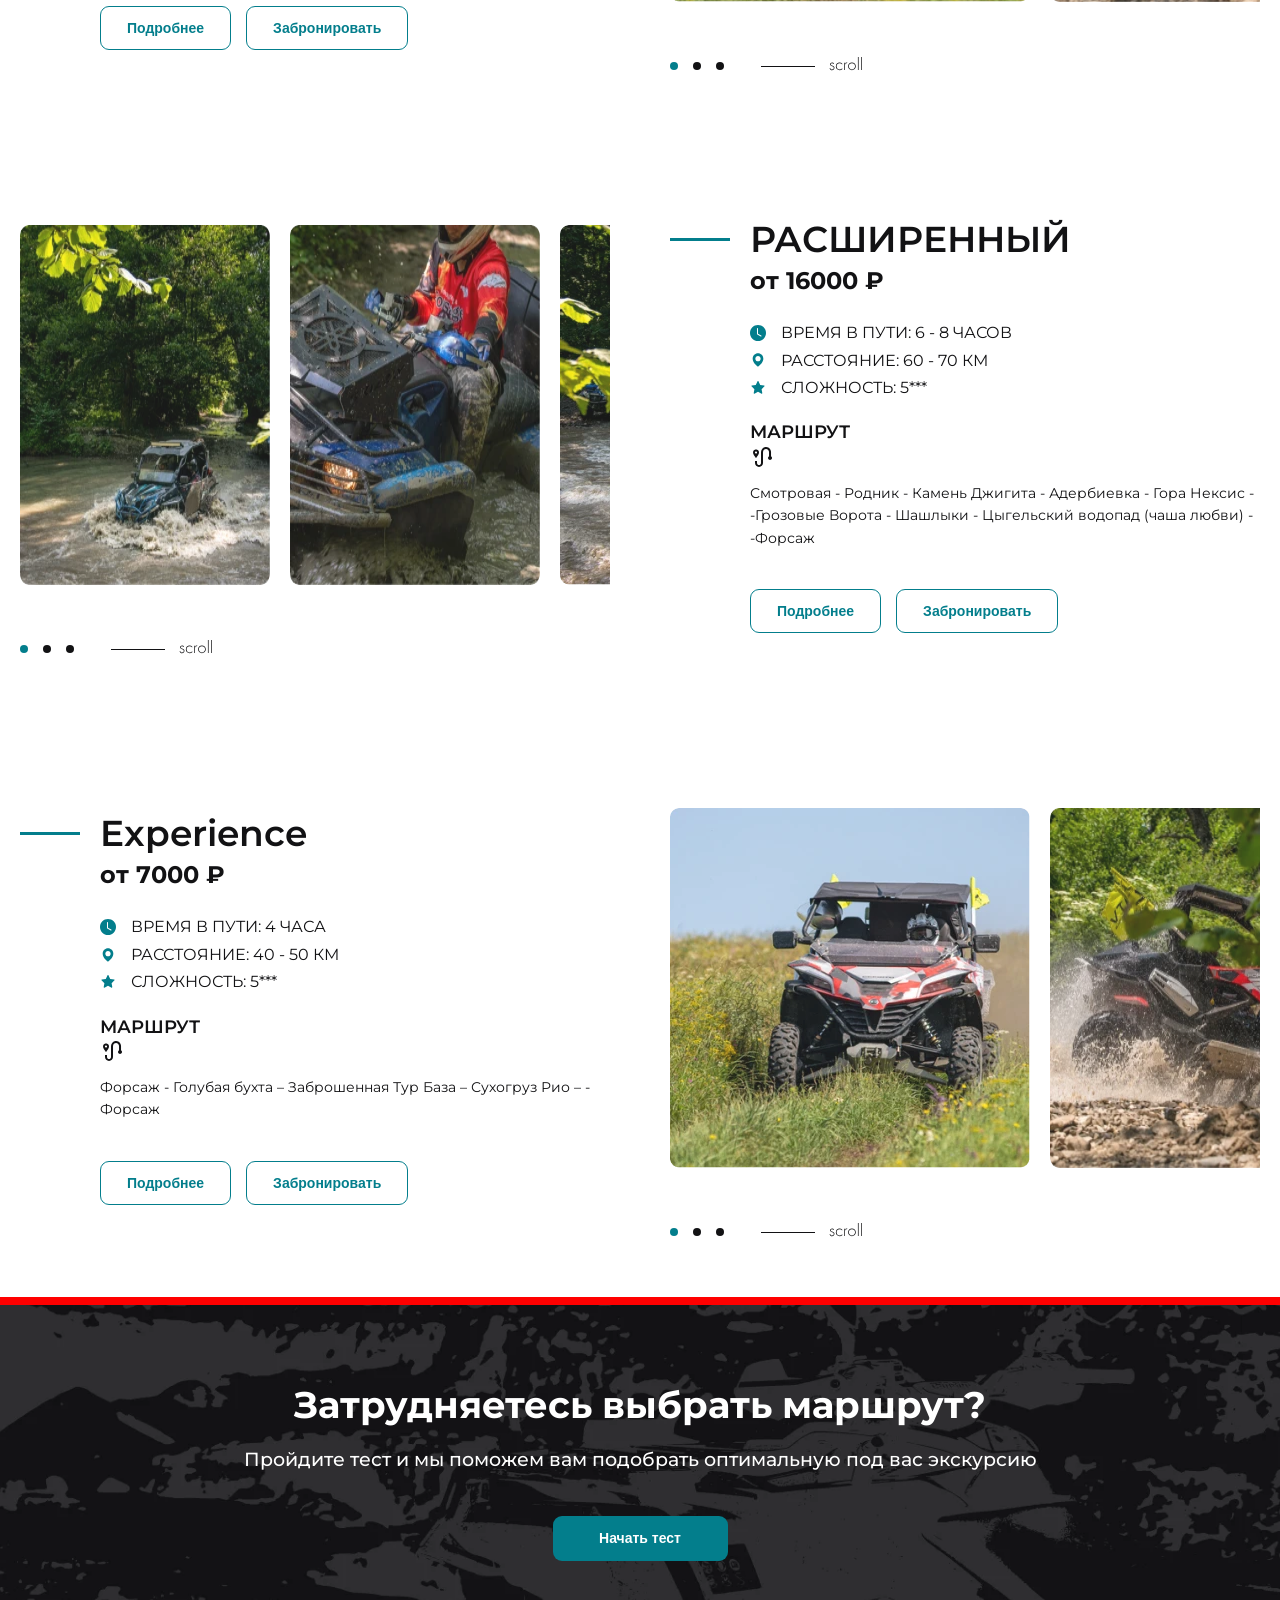
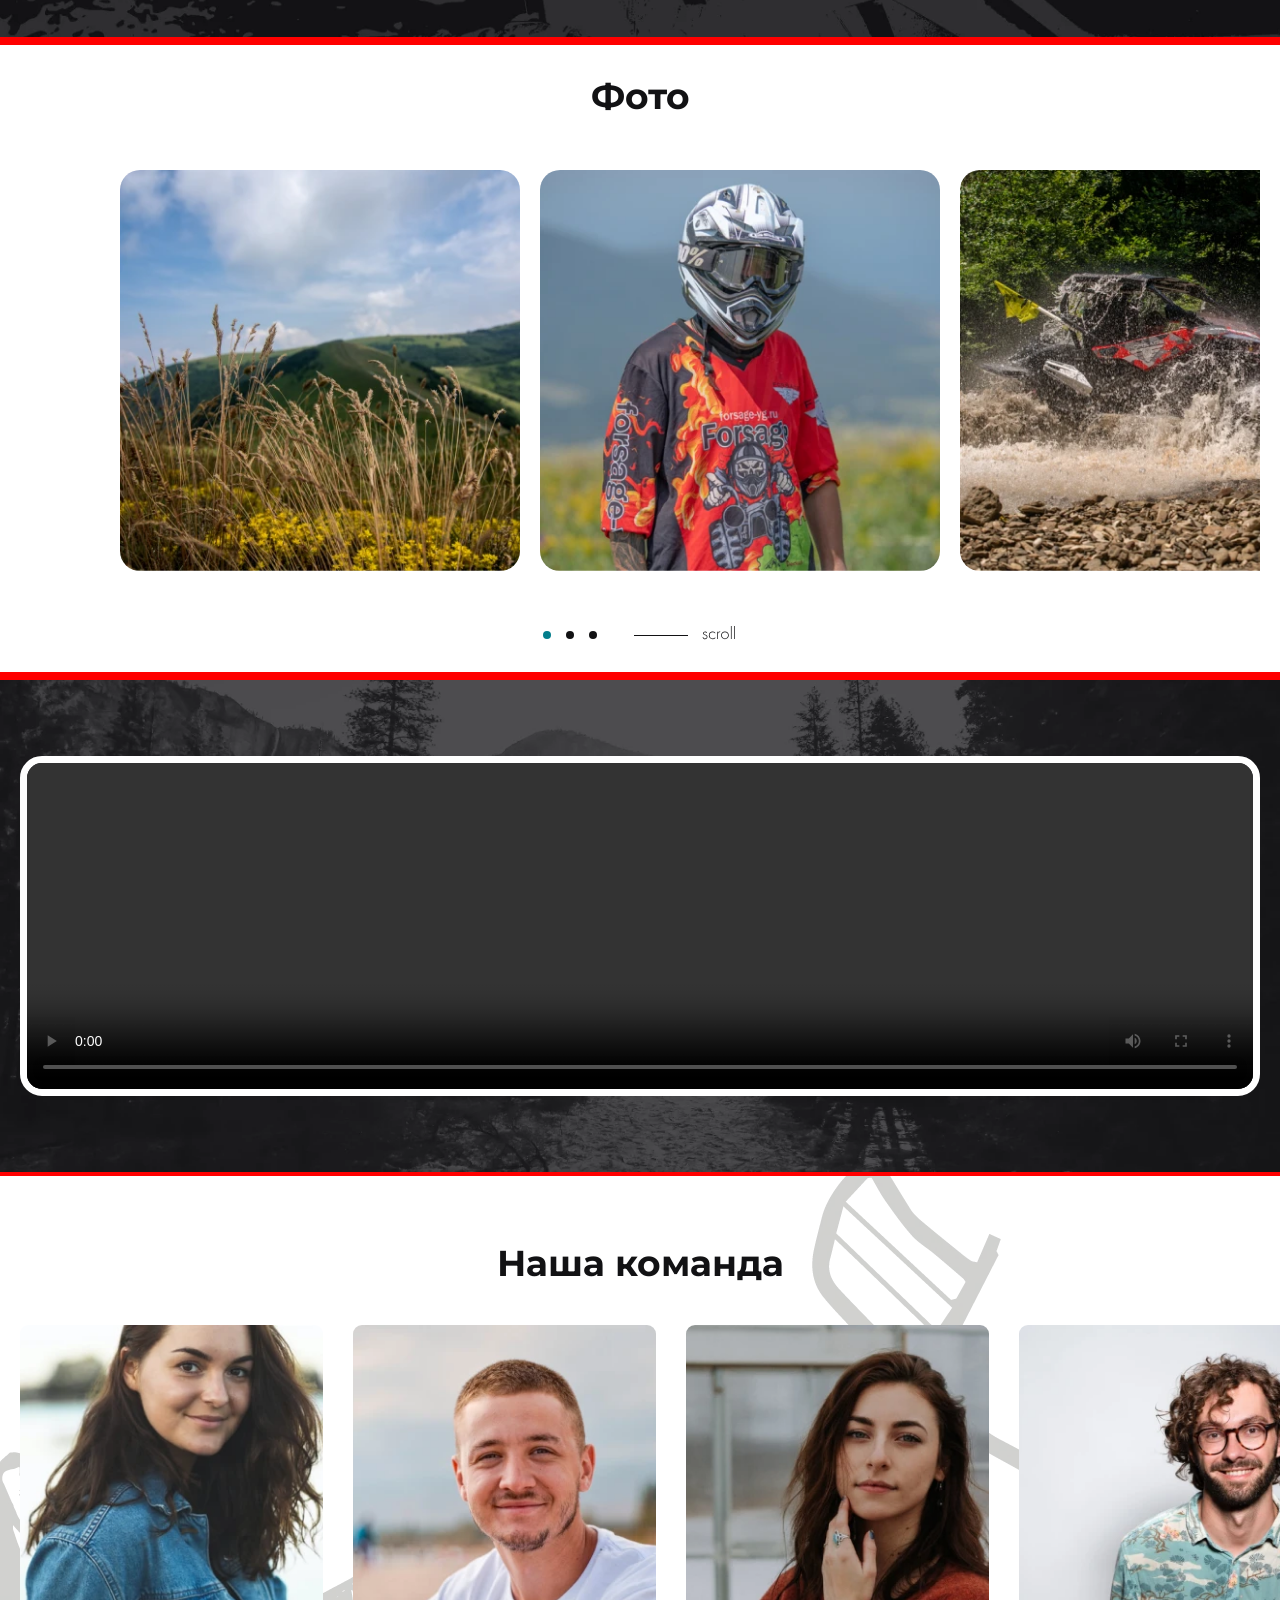
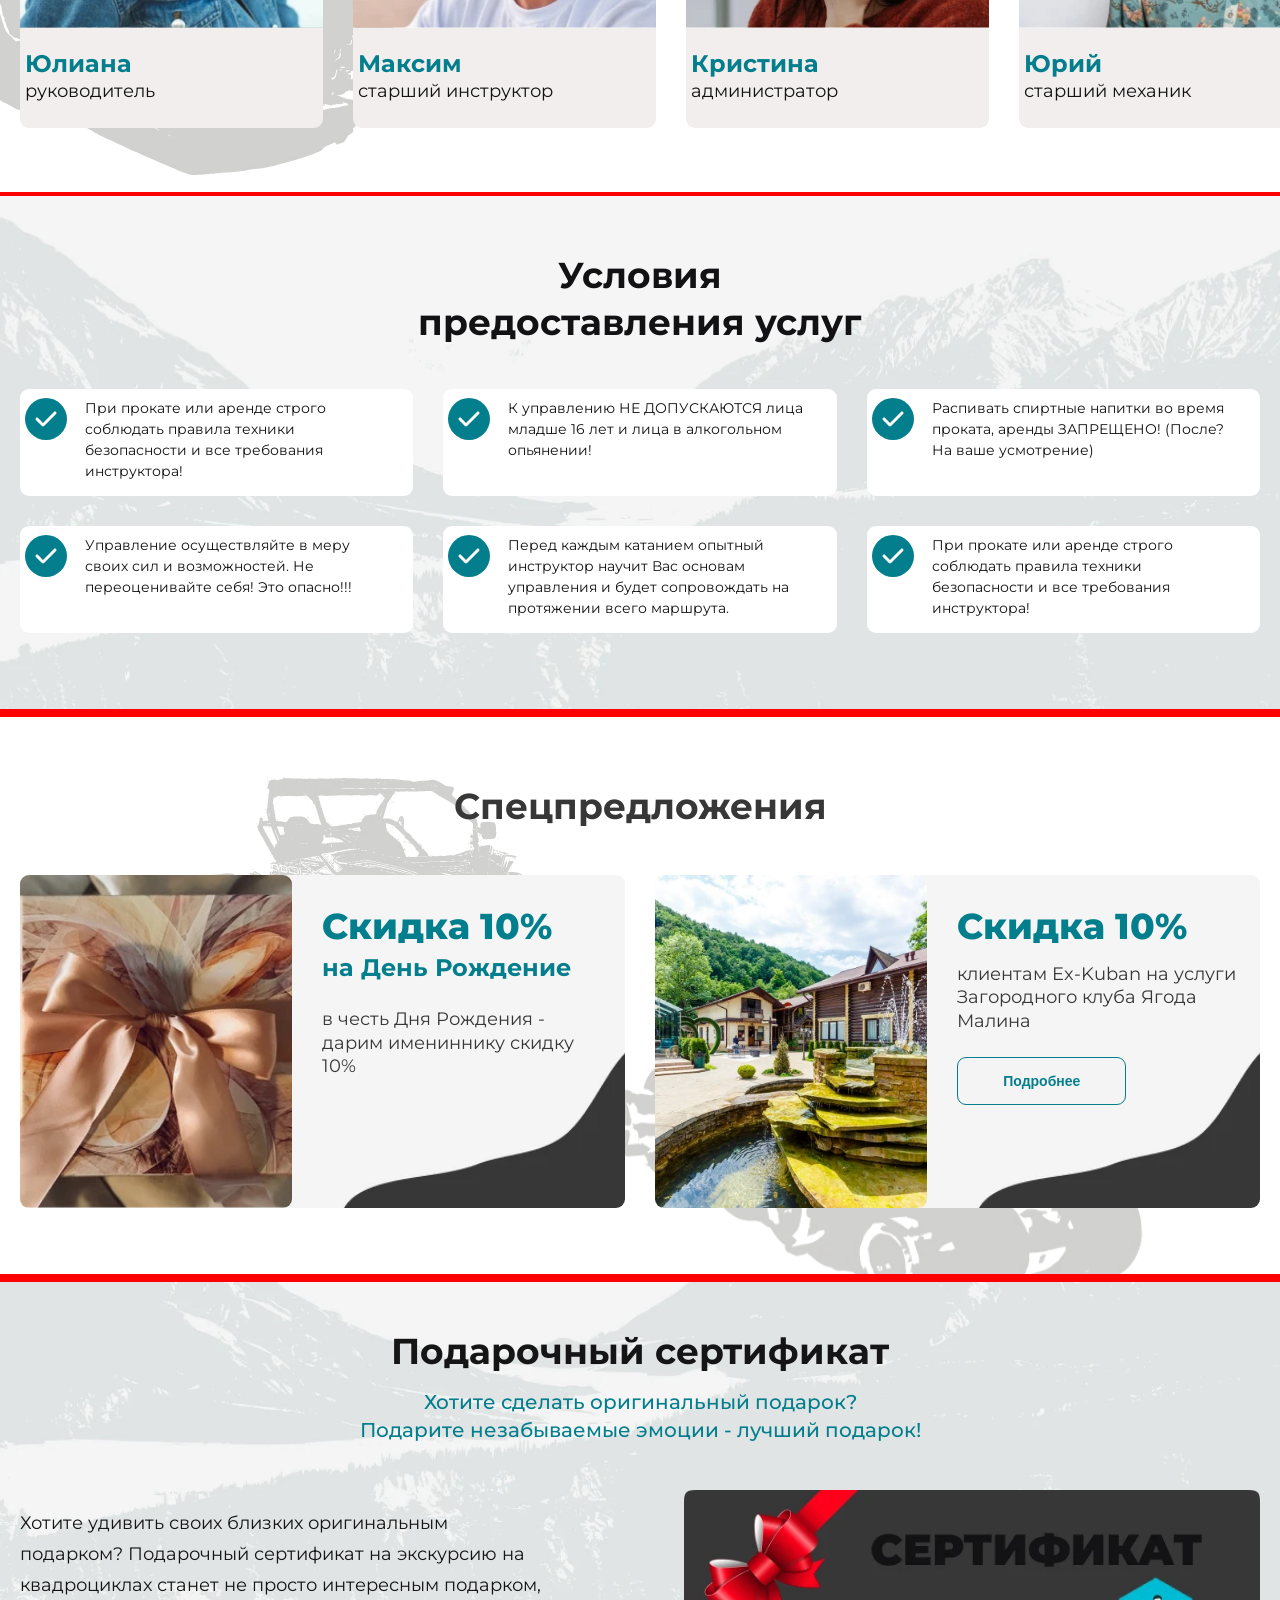
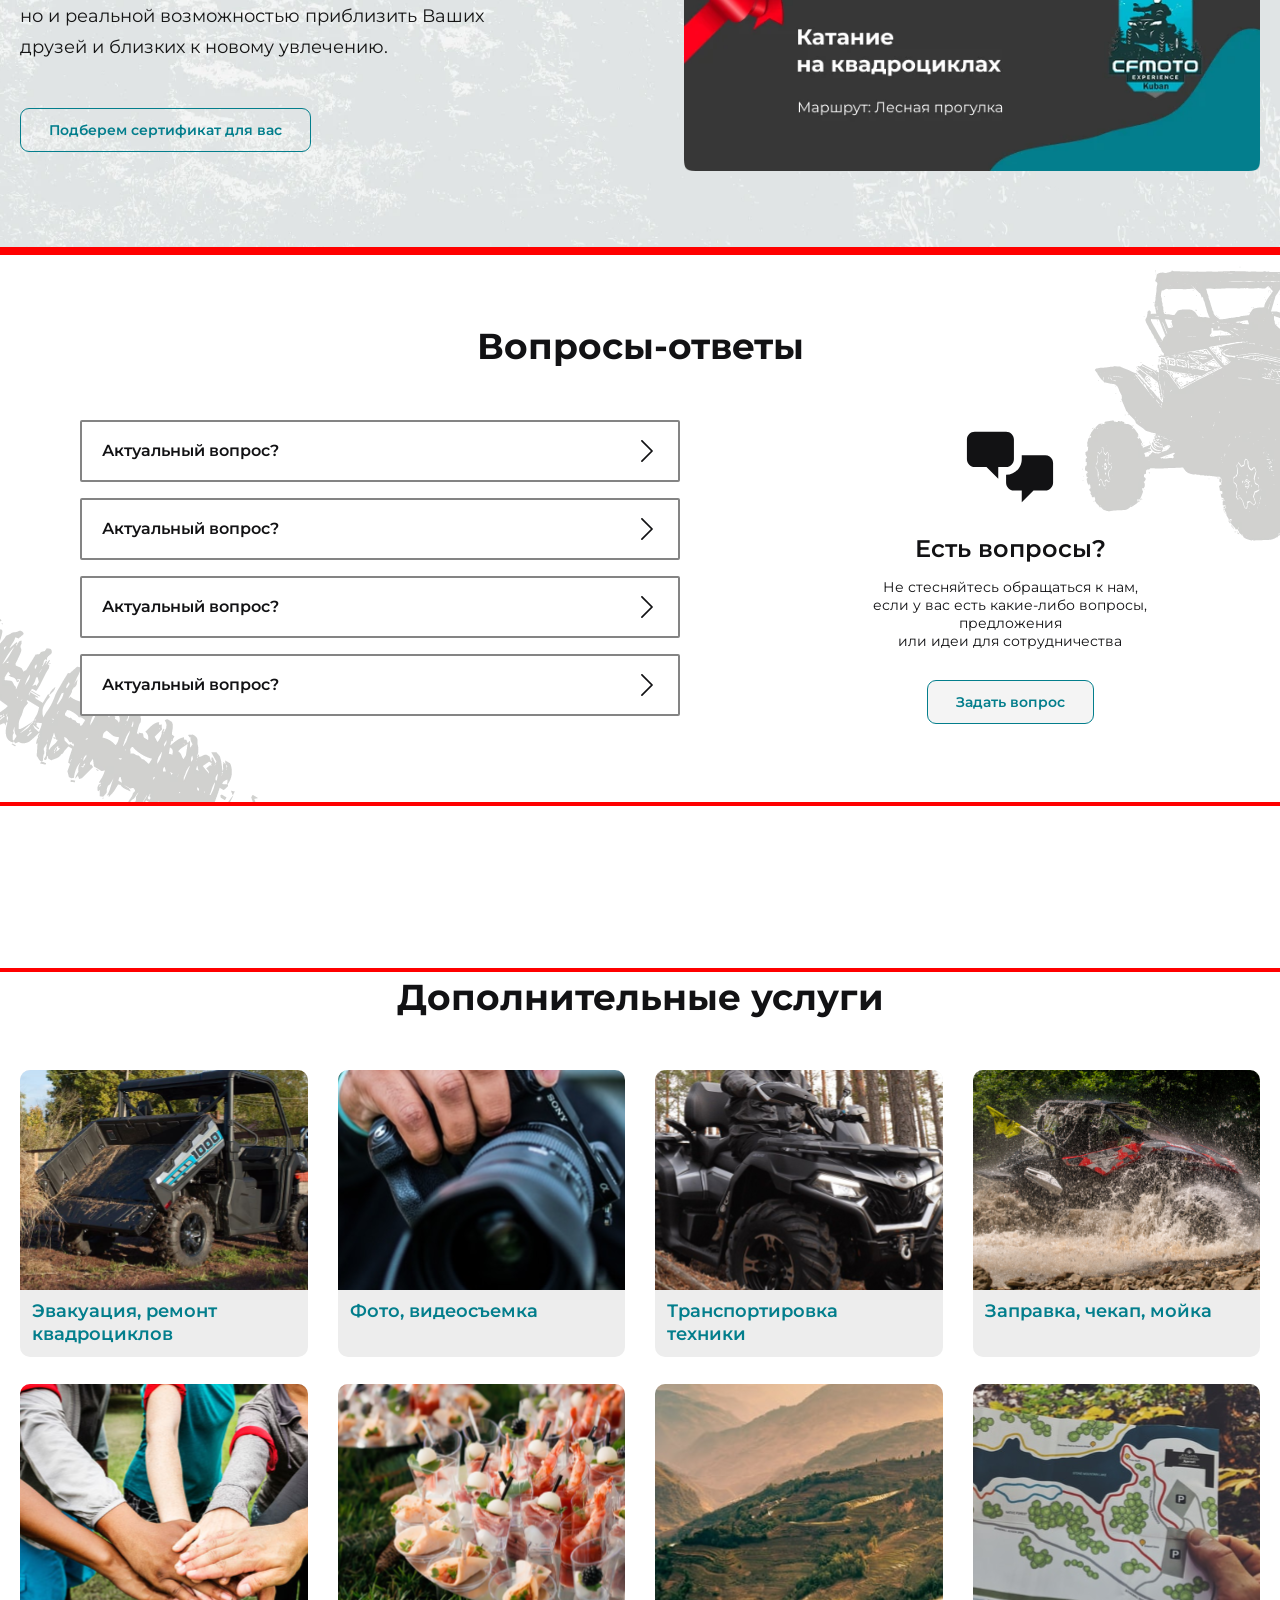
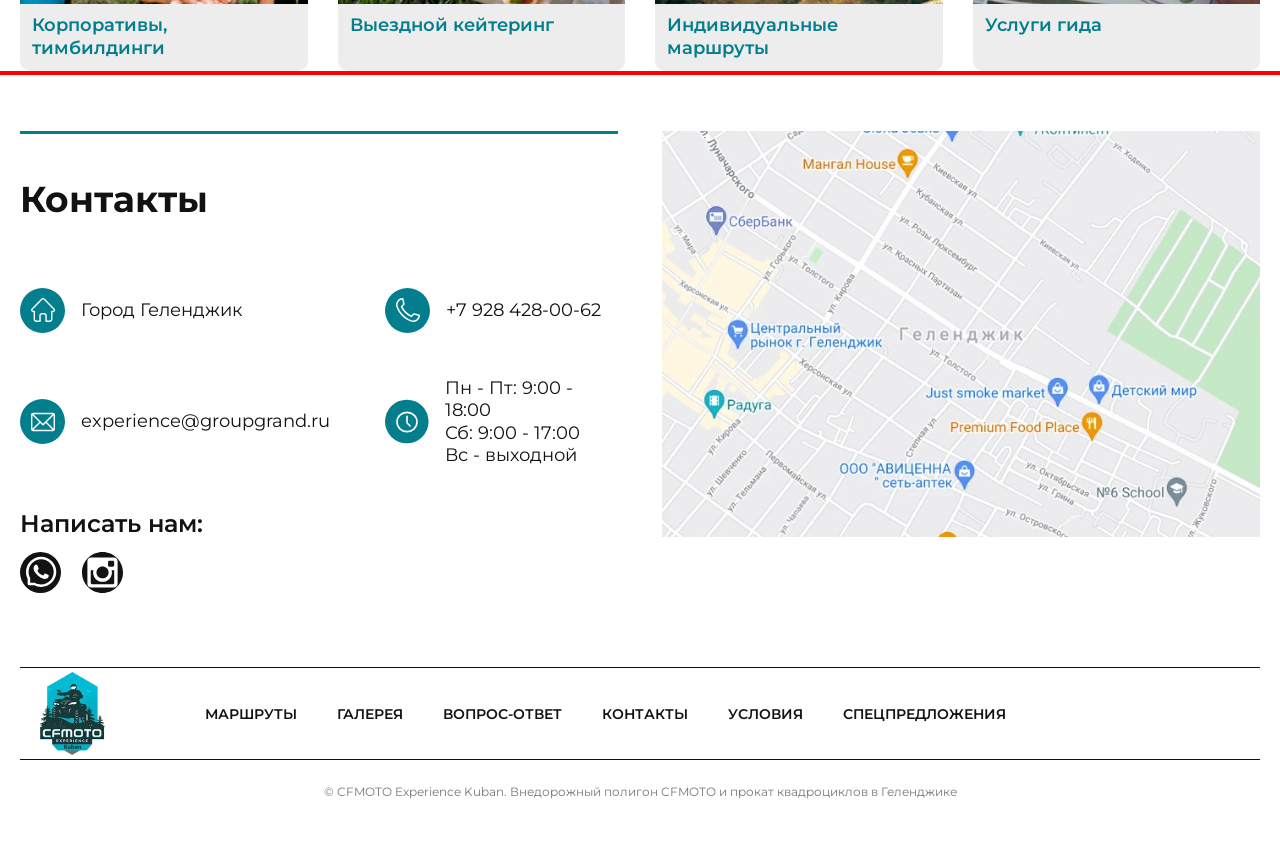
==== commit 36d261a9: "fix sections" ====
--- a/index.html
+++ b/index.html
@@ -525,35 +525,35 @@
             <h2 class="extra__title">Дополнительные услуги</h2>
             <div class="extra__cards">
                 <div class="extra__card">
-                    <img src="./assets/media/evacuation.webp" alt="Evacuation">
+                    <img src="./assets/media/extra-1.svg" alt="Evacuation">
                     <h3 class="extra__text">Эвакуация, ремонт квадроциклов</h3>
                 </div>
                 <div class="extra__card">
-                    <img src="./assets/media/photo.webp" alt="Photo">
+                    <img src="./assets/media/extra-cam.svg" alt="Photo">
                     <h3 class="extra__text">Фото, видеосъемка</h3>
                 </div>
                 <div class="extra__card">
-                    <img src="./assets/media/transport.webp" alt="Transport">
+                    <img src="./assets/media/extra-3.svg" alt="Transport">
                     <h3 class="extra__text">Транспортировка <br>техники</h3>
                 </div>
                 <div class="extra__card">
-                    <img src="./assets/media/refuel.webp" alt="Refuel">
+                    <img src="./assets/media/extra-4.svg" alt="Refuel">
                     <h3 class="extra__text">Заправка, чекап, мойка</h3>
                 </div>
                 <div class="extra__card">
-                    <img src="./assets/media/corporate.webp" alt="Corporate">
+                    <img src="./assets/media/extra-5.svg" alt="Corporate">
                     <h3 class="extra__text">Корпоративы, <br> тимбилдинги</h3>
                 </div>
                 <div class="extra__card">
-                    <img src="./assets/media/catering.webp" alt="Cataring">
+                    <img src="./assets/media/extra-6.svg" alt="Cataring">
                     <h3 class="extra__text">Выездной кейтеринг</h3>
                 </div>
                 <div class="extra__card">
-                    <img src="./assets/media/route.webp" alt="Route">
+                    <img src="./assets/media/extra-7.svg" alt="Route">
                     <h3 class="extra__text">Индивидуальные <br> маршруты</h3>
                 </div>
                 <div class="extra__card">
-                    <img src="./assets/media/guide.webp" alt="Guide">
+                    <img src="./assets/media/extra-8.svg" alt="Guide">
                     <h3 class="extra__text">Услуги гида</h3>
                 </div>
             </div>
--- a/assets/styles/media.css
+++ b/assets/styles/media.css
@@ -37,9 +37,13 @@
         transition: top .4s cubic-bezier(0.77, 0, 0.175, 1), opacity .3s;
         padding: 120px 20px;
         z-index: 20;
+        opacity: 0;
+        pointer-events: none;
     }
     .header__nav.active {
         top: 0;
+        opacity: 1;
+        pointer-events: auto;
     }
     .header__menu {
         display: flex;
@@ -125,17 +129,23 @@
         margin: 40px 0;
     }
     .hero__title {
-        font-size: 28px;
+        font-size: 36px;
+    }
+    .hero__desc {
+        font-size: 16px;
+        line-height: 130%;
+        max-width: 228px;
     }
     .advantages__wrapper {
         grid-template-columns: repeat(2, 1fr);
         gap: 20px;
     }
     .advantages__item h3 {
-        font-size: 14px;
+        font-size: 16px;
+        line-height: 120%;
     }
     .advantages__item p {
-        font-size: 12px;
+        font-size: 14px;
     }
     .routes {
         width: 100%;
@@ -202,11 +212,29 @@
         height: auto;
         scroll-snap-align: start;
     }
-    
+    .test__title {
+        font-size: 24px;
+    }
+    .test__desc {
+        font-size: 16px;
+        line-height: 120%;
+    }
+    .photo__title {
+        font-size: 24px;
+    }
     .about__video > video {
         width: 100%;
         height: auto;
         margin-top: 40px;
+    }
+    .team__title {
+        font-size: 24px;
+    }
+    .team__name {
+        font-size: 18px;
+    }
+    .team__job {
+        font-size: 14px;
     }
     .team__cards {
         grid-template-columns: 1fr 1fr;
@@ -219,15 +247,41 @@
     .team::before, .team::after {
         display: none;
     }
+    .conditions__title {
+        font-size: 24px;
+    }
+    .conditions__text {
+        line-height: 120%;
+    }
     .conditions__cards {
         grid-template-columns: 1fr;
         gap: 20px;
     }
+    .offers {
+        padding: 40px 0;
+    }
+    .offers__title {
+        font-size: 24px;
+
+    }
+    .offers_card_title {
+        font-size: 24px;
+    }
+    .offers__subtitle {
+        font-size: 18px;
+    }
+    .offers__text {
+        font-size: 16px;
+        line-height: 120%;
+    }
     .offers__cards {
         flex-direction: column;
     }
     .offers__card {
         flex-direction: column;
+    }
+    .offers__content {
+        margin-left: 30px;
     }
     .offers__img, .offers__content {
         width: 100%;
@@ -235,6 +289,20 @@
     .offers__img {
         height: 200px;
     }
+    .offers__btn {
+        margin-bottom: 10px;
+    }
+    .certificate__title {
+        font-size: 24px;
+    }
+    .certificate__subtitle {
+        font-size: 16px;
+        line-height: 130%;
+    }
+    .certificate__text {
+        font-size: 14px;
+        line-height: 150%;
+    }
     .certificate__content {
         flex-direction: column;
         gap: 30px;
@@ -258,11 +326,22 @@
     .certificate__text {
         font-size: 14px;
     }
+    .faq__title {
+        font-size: 20px;
+    }
+    .faq__contact-title {
+        font-size: 20px;
+    }
+    .faq__contact-text {
+        /* font-size: 14px; */
+        /* max-width: 357px; */
+    }
     .extra__title {
         font-size: 24px;
     }
     .extra__text {
         font-size: 14px;
+        line-height: 120%;
     }
     .extra__cards {
         grid-template-columns: 1fr 1fr;
@@ -273,15 +352,33 @@
     }
     .footer__top .container {
         flex-direction: column;
-        gap: 30px;
+        gap: 17px;
     }
     .footer__content {
         flex-direction: column;
-        gap: 30px;
+        gap: 17px;
+    }
+    .footer__contact h2 {
+        font-size: 24px;
+        margin-bottom: 15px;
+    }
+    .footer__contact__item p {
+        font-size: 16px;
+    }
+    .footer__socials {
+        display: flex;
+        align-items: center;
+        gap: 15px;
+    }
+    .socials {
+        gap: 10px;
+    }
+    .footer__socials h3 {
+        font-size: 18px;
     }
     .footer__contact__list {
         grid-template-columns: 1fr;
-        gap: 20px;
+        gap: 10px;
     }
     .footer__nav {
         display: flex;
@@ -306,7 +403,7 @@
 }
 @media (max-width: 480px) {
     .extra__cards {
-        grid-template-columns: 1fr;
+        /* grid-template-columns: 1fr; */
     }
     .advantages__wrapper {
         grid-template-columns: 1fr;
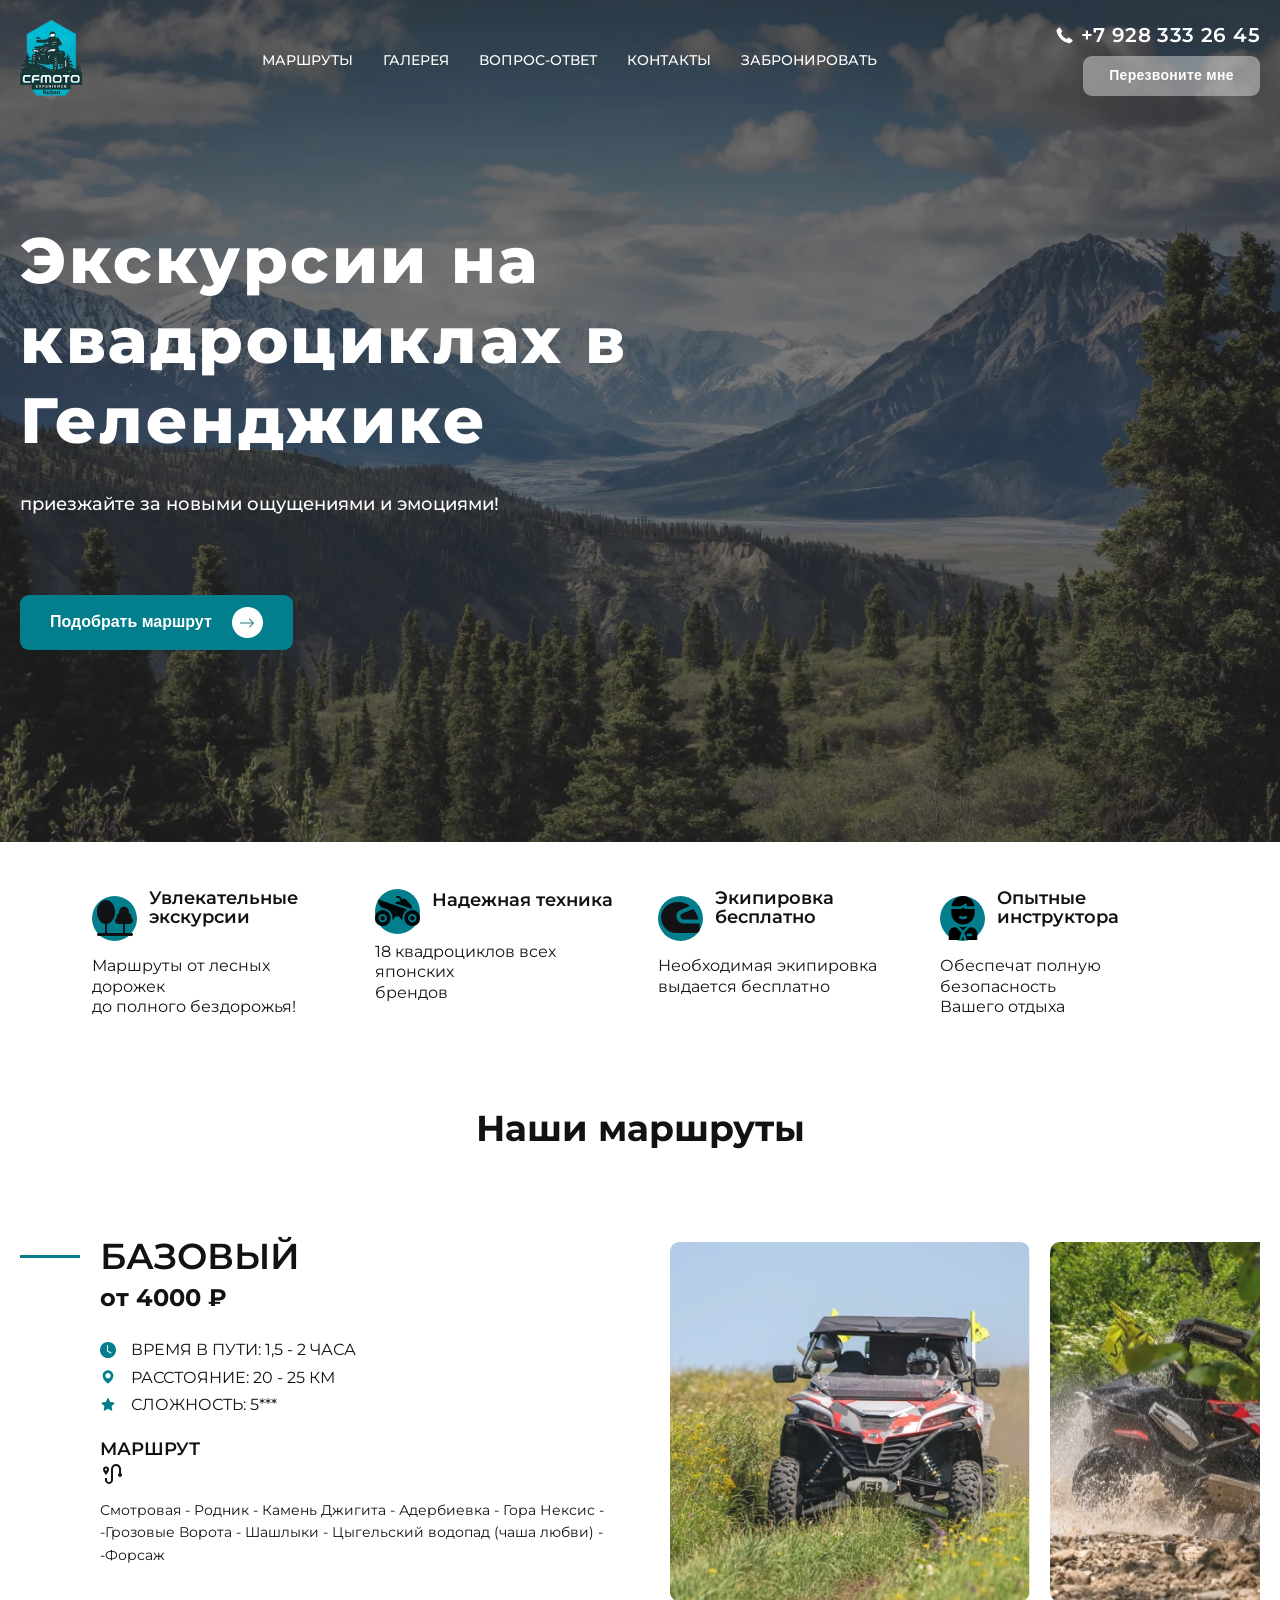
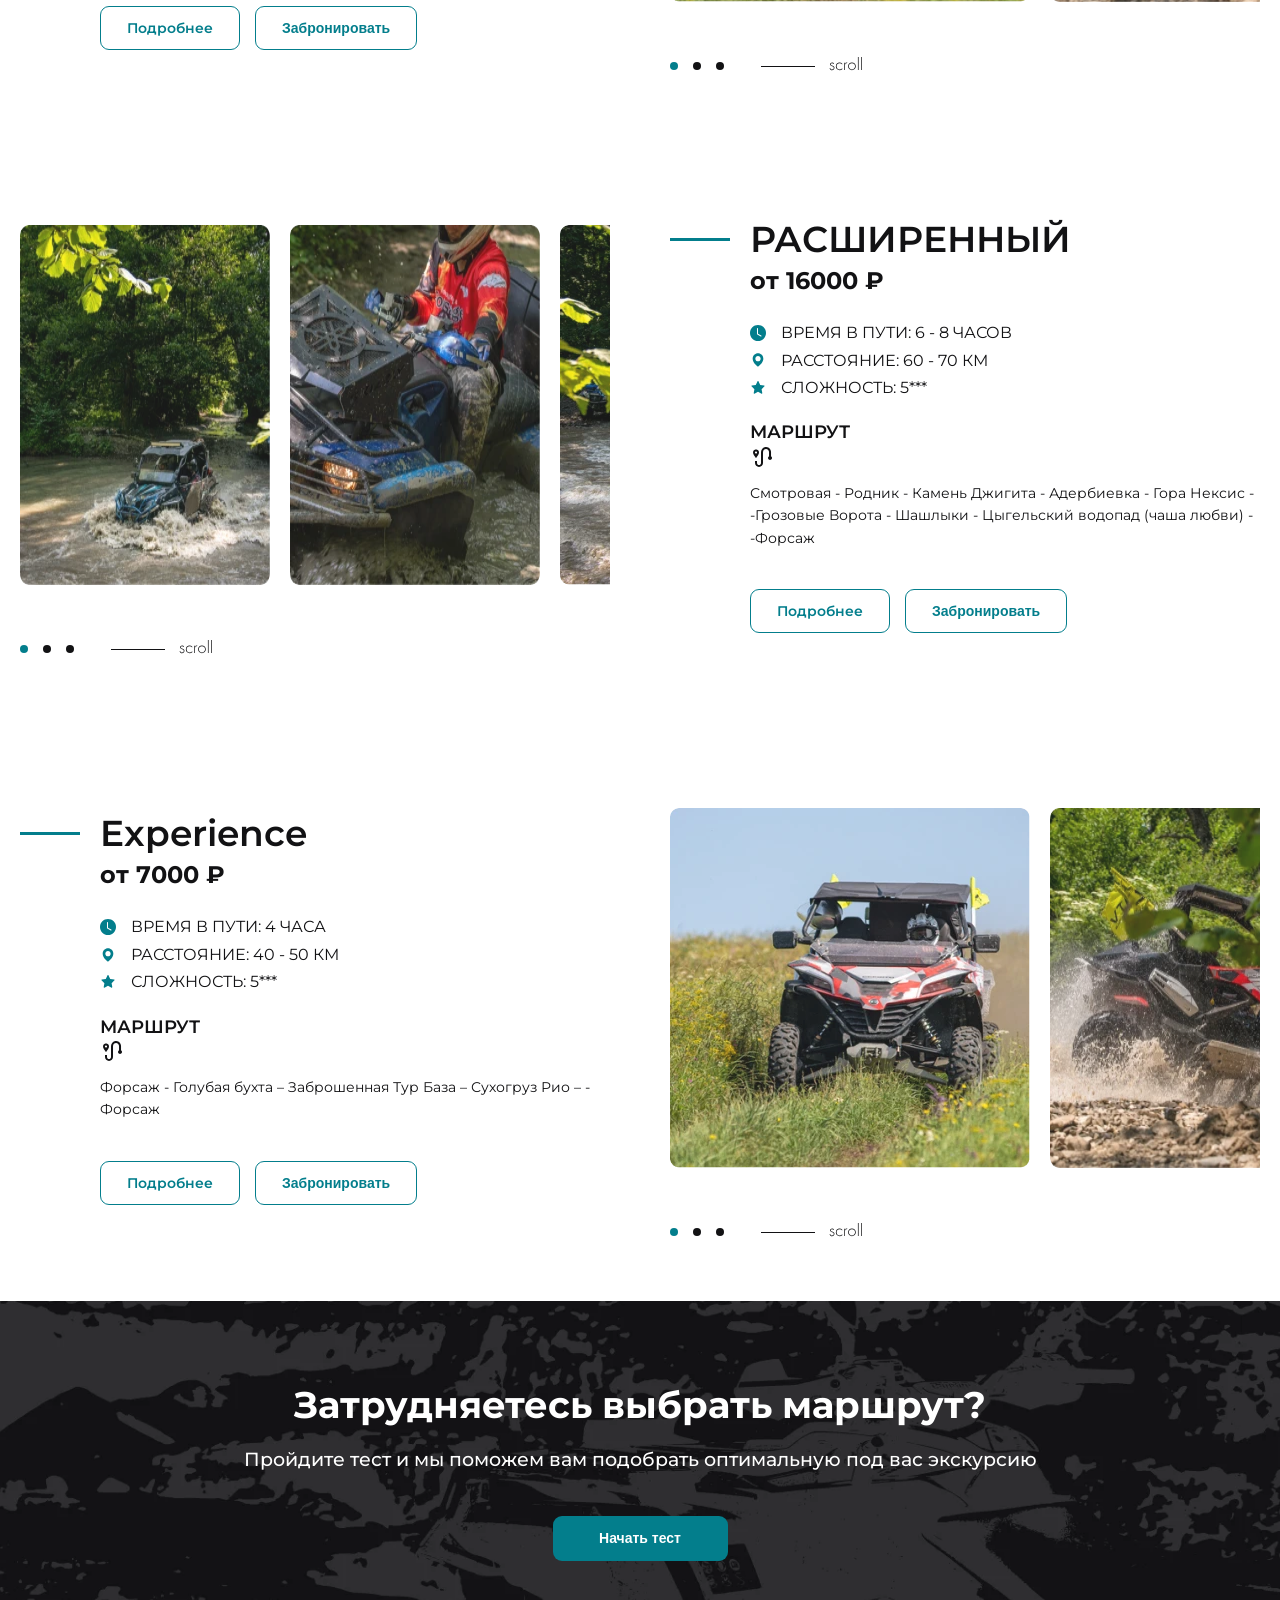
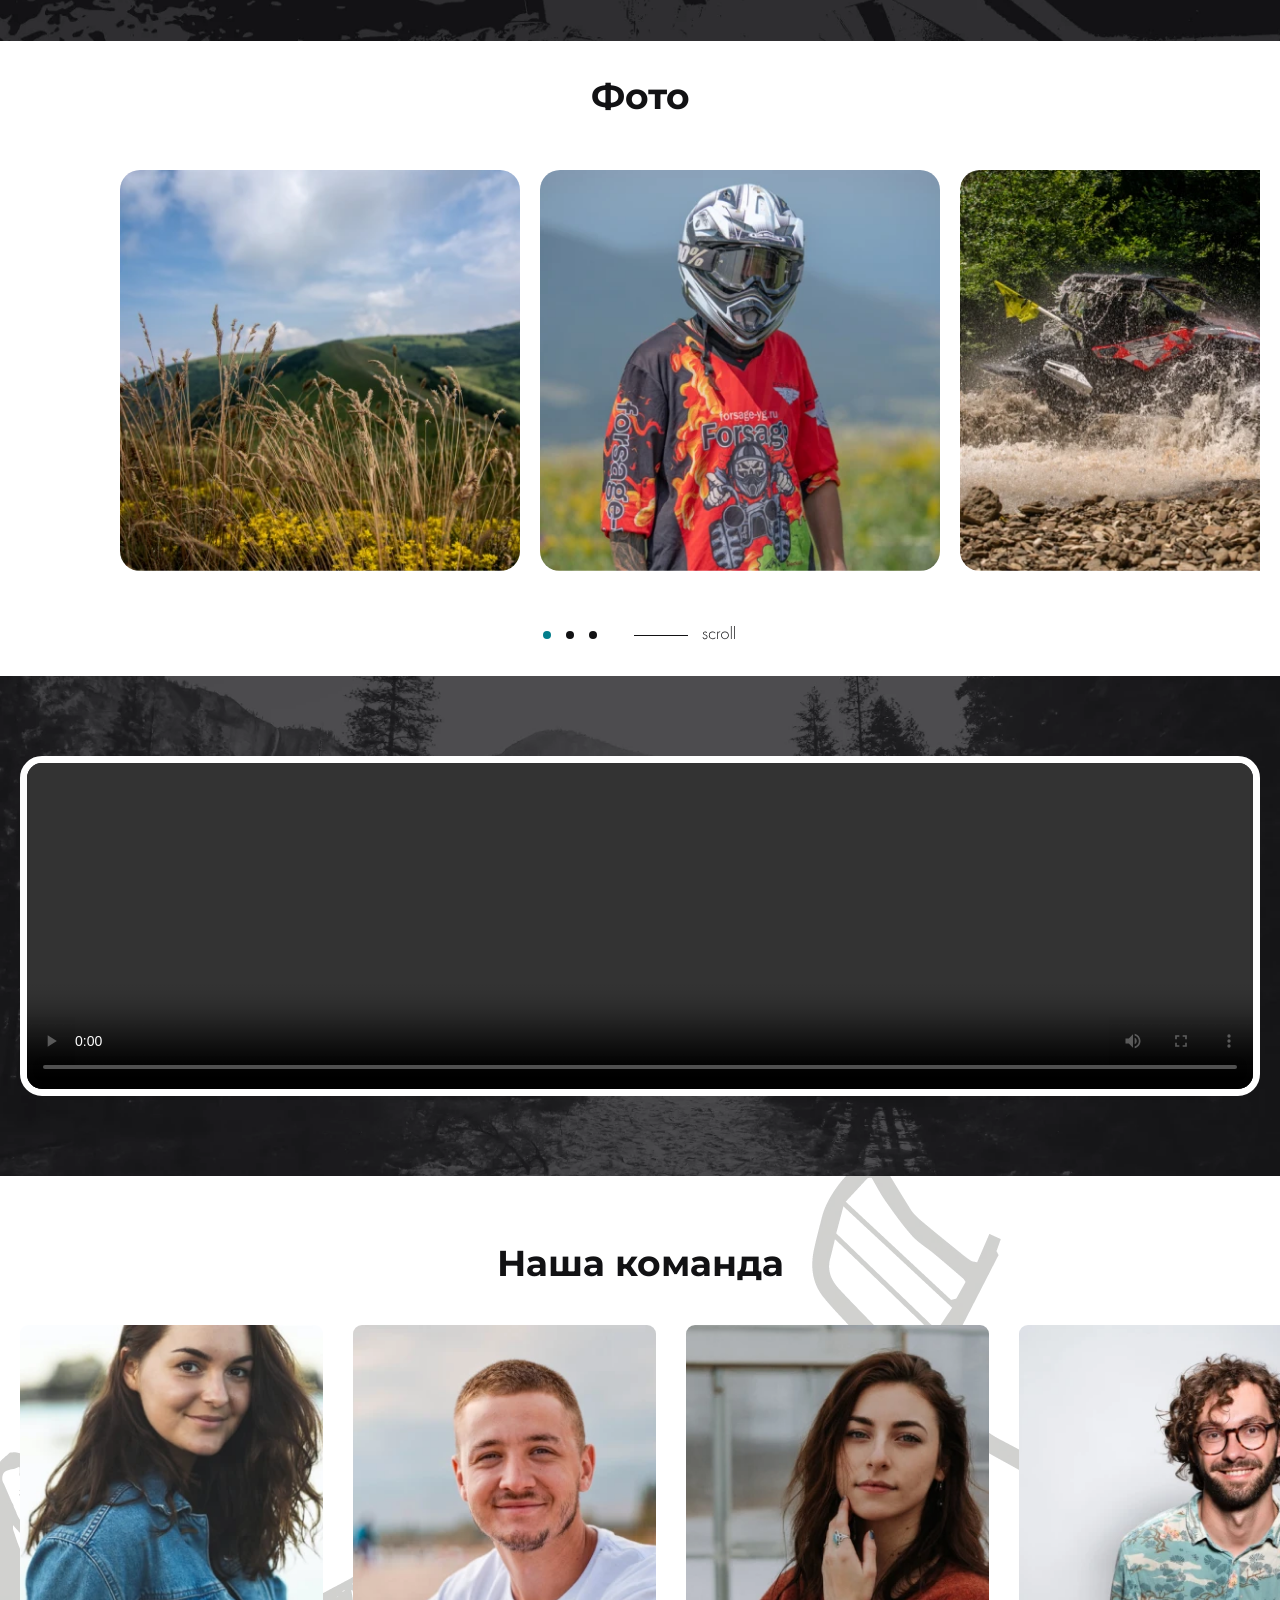
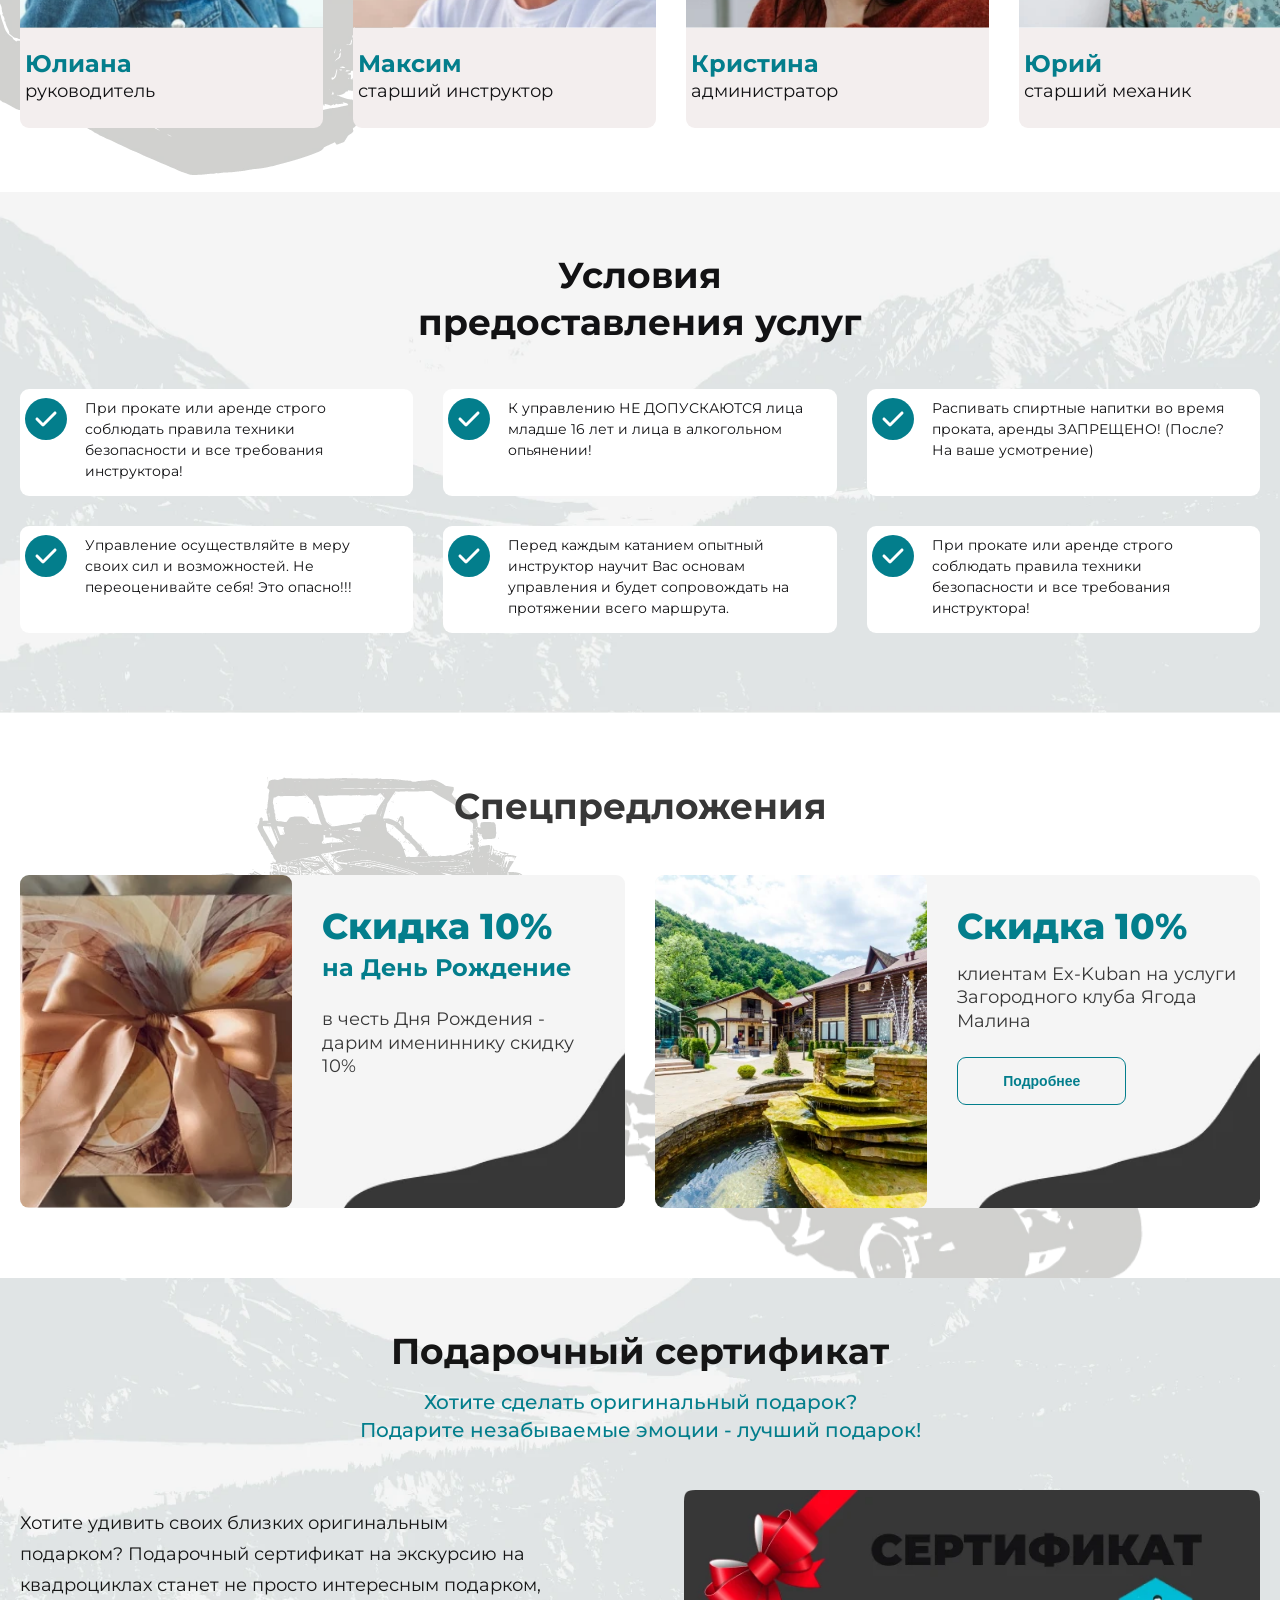
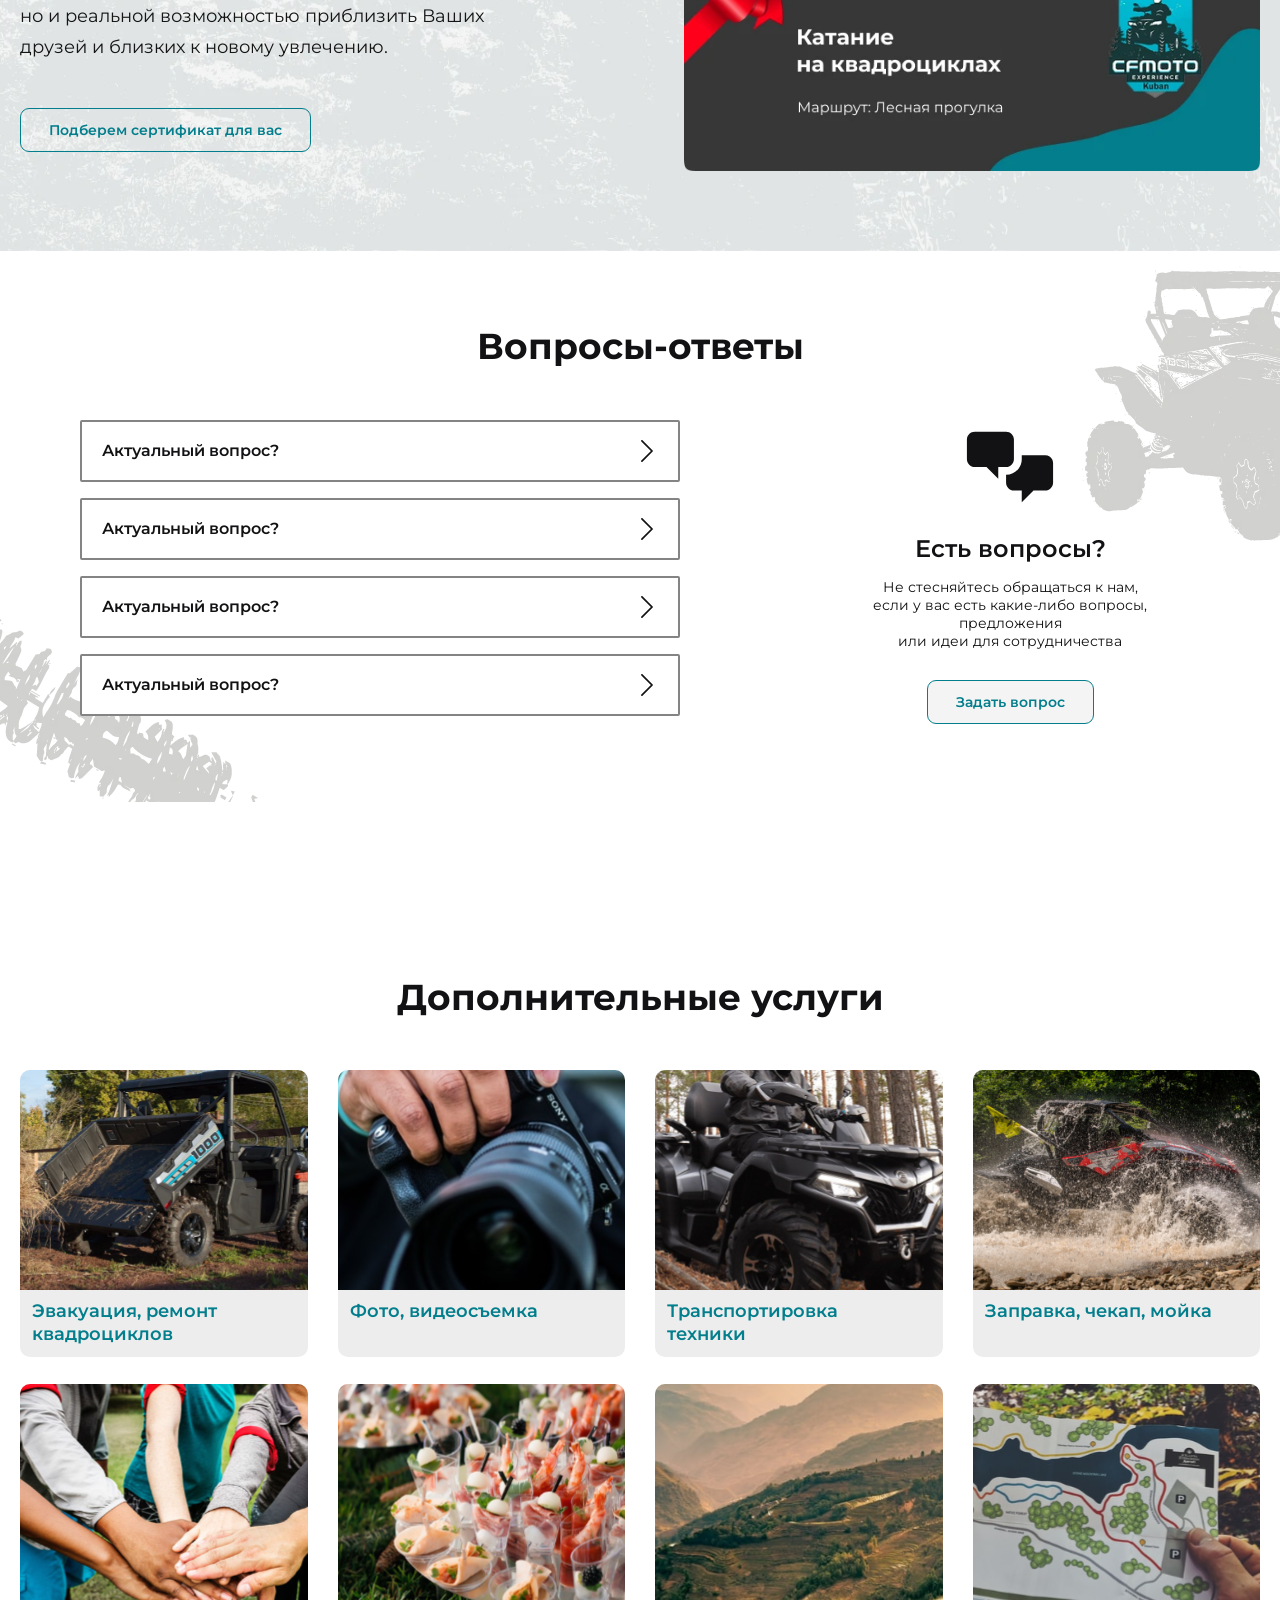
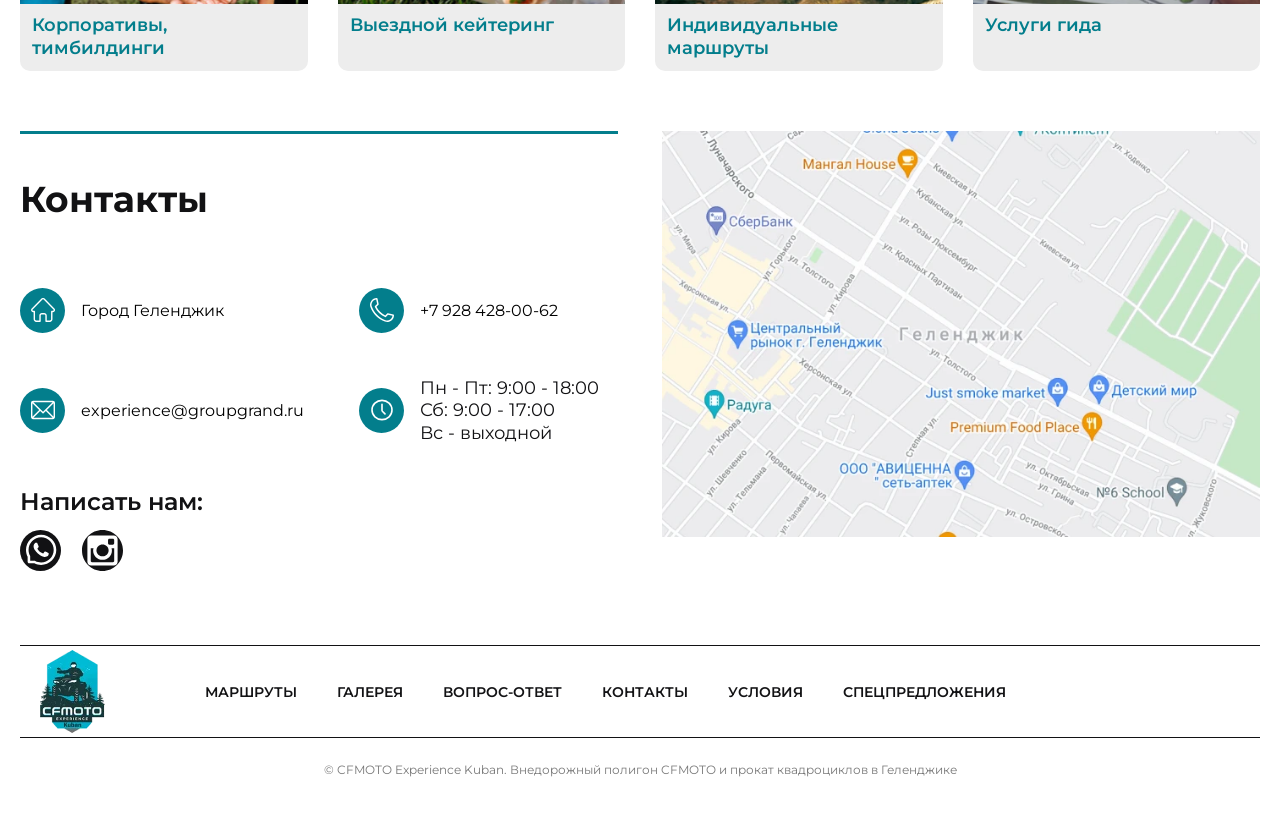
==== commit 4a9200e8: "final changes before defense" ====
--- a/index.html
+++ b/index.html
@@ -31,10 +31,10 @@
                 <a href="#faq">Вопрос-ответ</a>
               </li>
               <li class="header__item">
-                <a href="#contacts">Контакты</a>
+                <a href="#footer">Контакты</a>
               </li>
               <li class="header__item">
-                <a href="#booking">Забронировать</a>
+                <a href="#offers">Забронировать</a>
               </li>
             </ul>
             <div class="header__mobile__contact">
@@ -185,7 +185,7 @@
                                 </p>
                             </div>
                             <div class="routes__buttons">
-                                <button class="routes__btn">Подробнее</button>
+                                <a href="./tour.html?tour=basic" target="_blank" class="routes__btn">Подробнее</a>
                                 <button class="routes__btn open-modal">Забронировать</button>
                             </div>
                             </div>
@@ -248,7 +248,7 @@
                                 </p>
                             </div>
                             <div class="routes__buttons">
-                                <button class="routes__btn">Подробнее</button>
+                                <a href="./tour.html?tour=extended" target="_blank" class="routes__btn">Подробнее</a>
                                 <button class="routes__btn open-modal">Забронировать</button>
                             </div>
                         </div>
@@ -286,7 +286,7 @@
                                 </p>
                             </div>
                             <div class="routes__buttons">
-                                <button class="routes__btn">Подробнее</button>
+                                <a href="./tour.html?tour=experience" target="_blank" class="routes__btn">Подробнее</a>
                                 <button class="routes__btn open-modal">Забронировать</button>
                             </div>
                         </div>
@@ -414,7 +414,7 @@
             </div>
       </section>
 
-      <section class="offers">
+      <section class="offers" id="offers">
             <div class="container">
               <h2 class="offers__title">Спецпредложения</h2>
               <ul class="offers__cards">
@@ -562,7 +562,7 @@
 
     </main>
 
-    <footer class="footer">
+    <footer class="footer" id="footer">
         <div class="container">
             <div class="footer__top">
             <div class="footer__content">
@@ -587,10 +587,13 @@
                                 </defs>
                                 </svg>
                             </div>
-                            <p class="footer__text">Город Геленджик</p>
-                            </div>
-                            <div class="footer__contact__item">
-                            <div class="footer__icon">
+                            <a href="http://maps.google.com/?q=Геленджик" target="_blank" class="footer__text">
+                              Город Геленджик
+                            </a>
+                            </div>
+                            <a href="http://wa.me/79284280062?text=Здравствуйте!%20Хочу%20забронировать%20тур"
+                            target="_blank" class="footer__contact__item">
+                              <div class="footer__icon">
                                 <!-- фон -->
                                 <svg class="icon__bg" width="45" height="45" viewBox="0 0 45 45" fill="none" xmlns="http://www.w3.org/2000/svg">
                                 <circle cx="22.5" cy="22.5" r="22.5" fill="#037E8C" />
@@ -600,11 +603,12 @@
                                 <path d="M16.53 23C15.7876 23 15.0514 22.8687 14.3316 22.6072C11.1603 21.4552 8.21671 19.5789 5.81888 17.1811C3.42104 14.7833 1.54474 11.8397 0.392761 8.6684C0.0225752 7.64925 -0.0866704 6.59723 0.068169 5.54143C0.213216 4.55247 0.596294 3.59239 1.17603 2.76496C1.75833 1.9339 2.53464 1.24267 3.421 0.766021C4.36621 0.257751 5.39789 0 6.48747 0C6.82634 0 7.11922 0.236774 7.19024 0.568104L8.31836 5.83269C8.36944 6.07108 8.29617 6.31913 8.12381 6.49153L6.19616 8.41914C8.01461 12.0346 10.9653 14.9853 14.5808 16.8037L16.5084 14.8761C16.6808 14.7037 16.9289 14.6305 17.1672 14.6815L22.4318 15.8097C22.7632 15.8807 22.9999 16.1735 22.9999 16.5124C22.9999 17.602 22.7421 18.6337 22.2338 19.5789C21.7572 20.4653 21.0659 21.2416 20.2349 21.8239C19.4075 22.4036 18.4474 22.7867 17.4584 22.9318C17.1485 22.9773 16.8387 23 16.53 23V23ZM5.91321 1.46889C4.47599 1.62754 3.20035 2.38085 2.35325 3.58987C1.40068 4.94938 1.17855 6.62153 1.74382 8.17765C3.95856 14.2745 8.72552 19.0414 14.8223 21.2562C16.3784 21.8214 18.0506 21.5993 19.4101 20.6467C20.6191 19.7996 21.3724 18.524 21.5311 17.0868L17.2484 16.1691L15.2352 18.1822C15.021 18.3964 14.6955 18.4533 14.4214 18.3245C10.1455 16.3157 6.68431 12.8545 4.67548 8.57856C4.5467 8.30441 4.60356 7.97892 4.81779 7.76474L6.83092 5.75161L5.91321 1.46889Z" fill="white" />
                                 </svg>
                             </div>
-                            <p class="footer__text">+7 928 428-00-62</p>
-                            </div>
-                            <div class="footer__contact__item">
-  
-                            <div class="footer__icon">
+                            <span class="footer__text">
+                              +7 928 428-00-62
+                            </span>
+                            </a>
+                            <a href="mailto:experience@groupgrand.ru" class="footer__contact__item">
+                              <div class="footer__icon">
                                 <!-- фон -->
                                 <svg class="icon__bg" width="45" height="45" viewBox="0 0 45 45" fill="none" xmlns="http://www.w3.org/2000/svg">
                                 <circle cx="22.5" cy="22.5" r="22.5" fill="#037E8C" />
@@ -614,8 +618,11 @@
                                 <path d="M22.8027 2.97852H2.19727C0.987207 2.97852 0 3.96465 0 5.17578V19.8242C0 21.0312 0.982813 22.0215 2.19727 22.0215H22.8027C24.0098 22.0215 25 21.0387 25 19.8242V5.17578C25 3.96875 24.0172 2.97852 22.8027 2.97852ZM22.4993 4.44336L12.5466 14.3961L2.50776 4.44336H22.4993ZM1.46484 19.5209V5.47212L8.51948 12.4663L1.46484 19.5209ZM2.50063 20.5566L9.55972 13.4976L12.0332 15.9498C12.3195 16.2337 12.7816 16.2328 13.0667 15.9476L15.4785 13.5358L22.4994 20.5566H2.50063ZM23.5352 19.5208L16.5143 12.5L23.5352 5.4791V19.5208Z" fill="white" />
                                 </svg>
                             </div>
-                            <p class="footer__text">experience@groupgrand.ru</p>
-                            </div>
+                            <span class="footer__text">
+                              experience@groupgrand.ru
+                            </span>
+                            
+                            </a>
                             <div class="footer__contact__item">
                             <div class="footer__icon">
                                 <!-- фон -->
@@ -689,6 +696,28 @@
         <button type="button" class="btn__modal">Отправить</button>
       </div>
     </div>
+
+    <!-- <div class="modal__info">
+      <div class="modal__content modal__content--info">
+        <span class="modal__close">×</span>
+        <h2>Экскурсия “РИО”</h2>
+        <ul class="modal__features">
+          <li>
+            <img src="./assets/media/bi_clock-fill.svg" alt="">
+            <span>Время в пути: 1,5 - 2 часа</span>
+          </li>
+          <li>
+            <img src="./assets/media/bx_bxs-map.svg" alt="">
+            <span>Расстояние: 20 - 25 км</span>
+          </li>
+          <li>
+            <img src="./assets/media/ant-design_star-filled.svg" alt="">
+            <span>Сложность: 5***</span>
+          </li>
+        </ul>
+      </div>
+    </div> -->
+
     <script src="./assets/js/script.js"></script>
 </body>
 </html>
